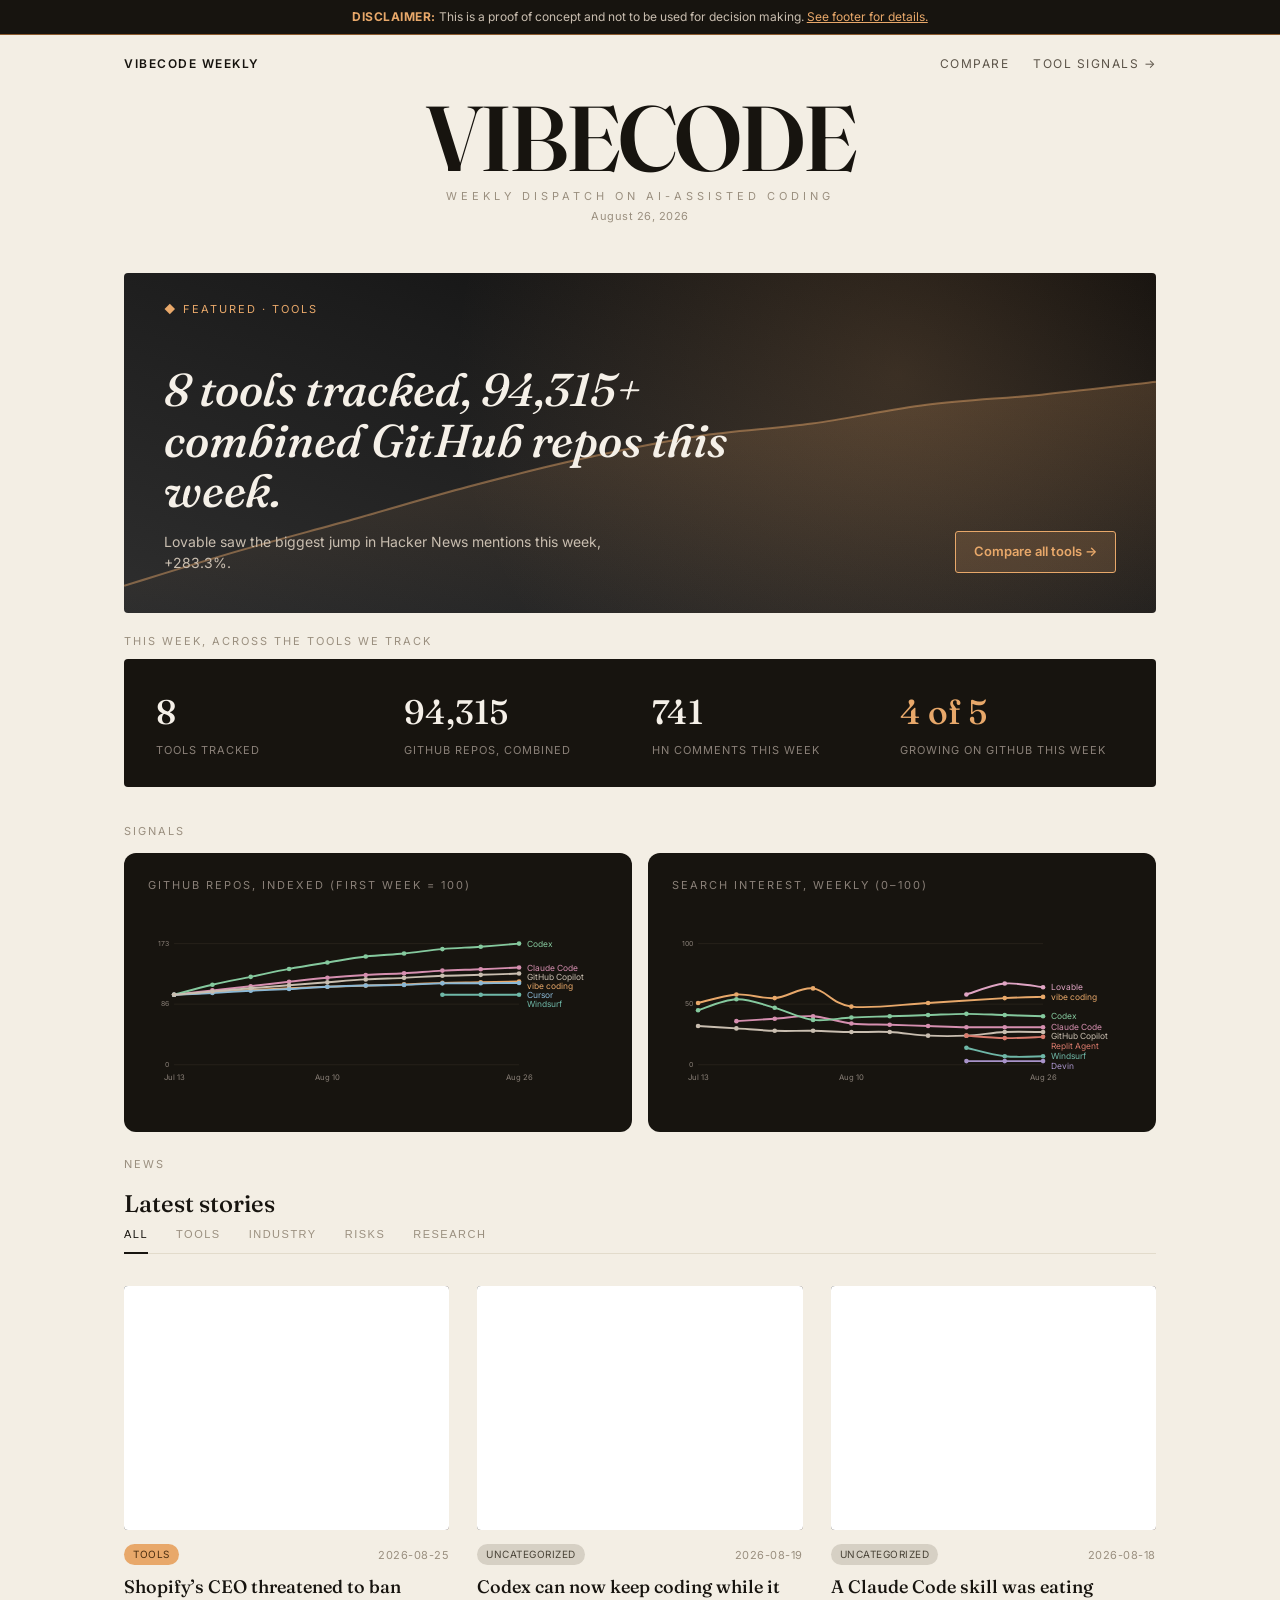
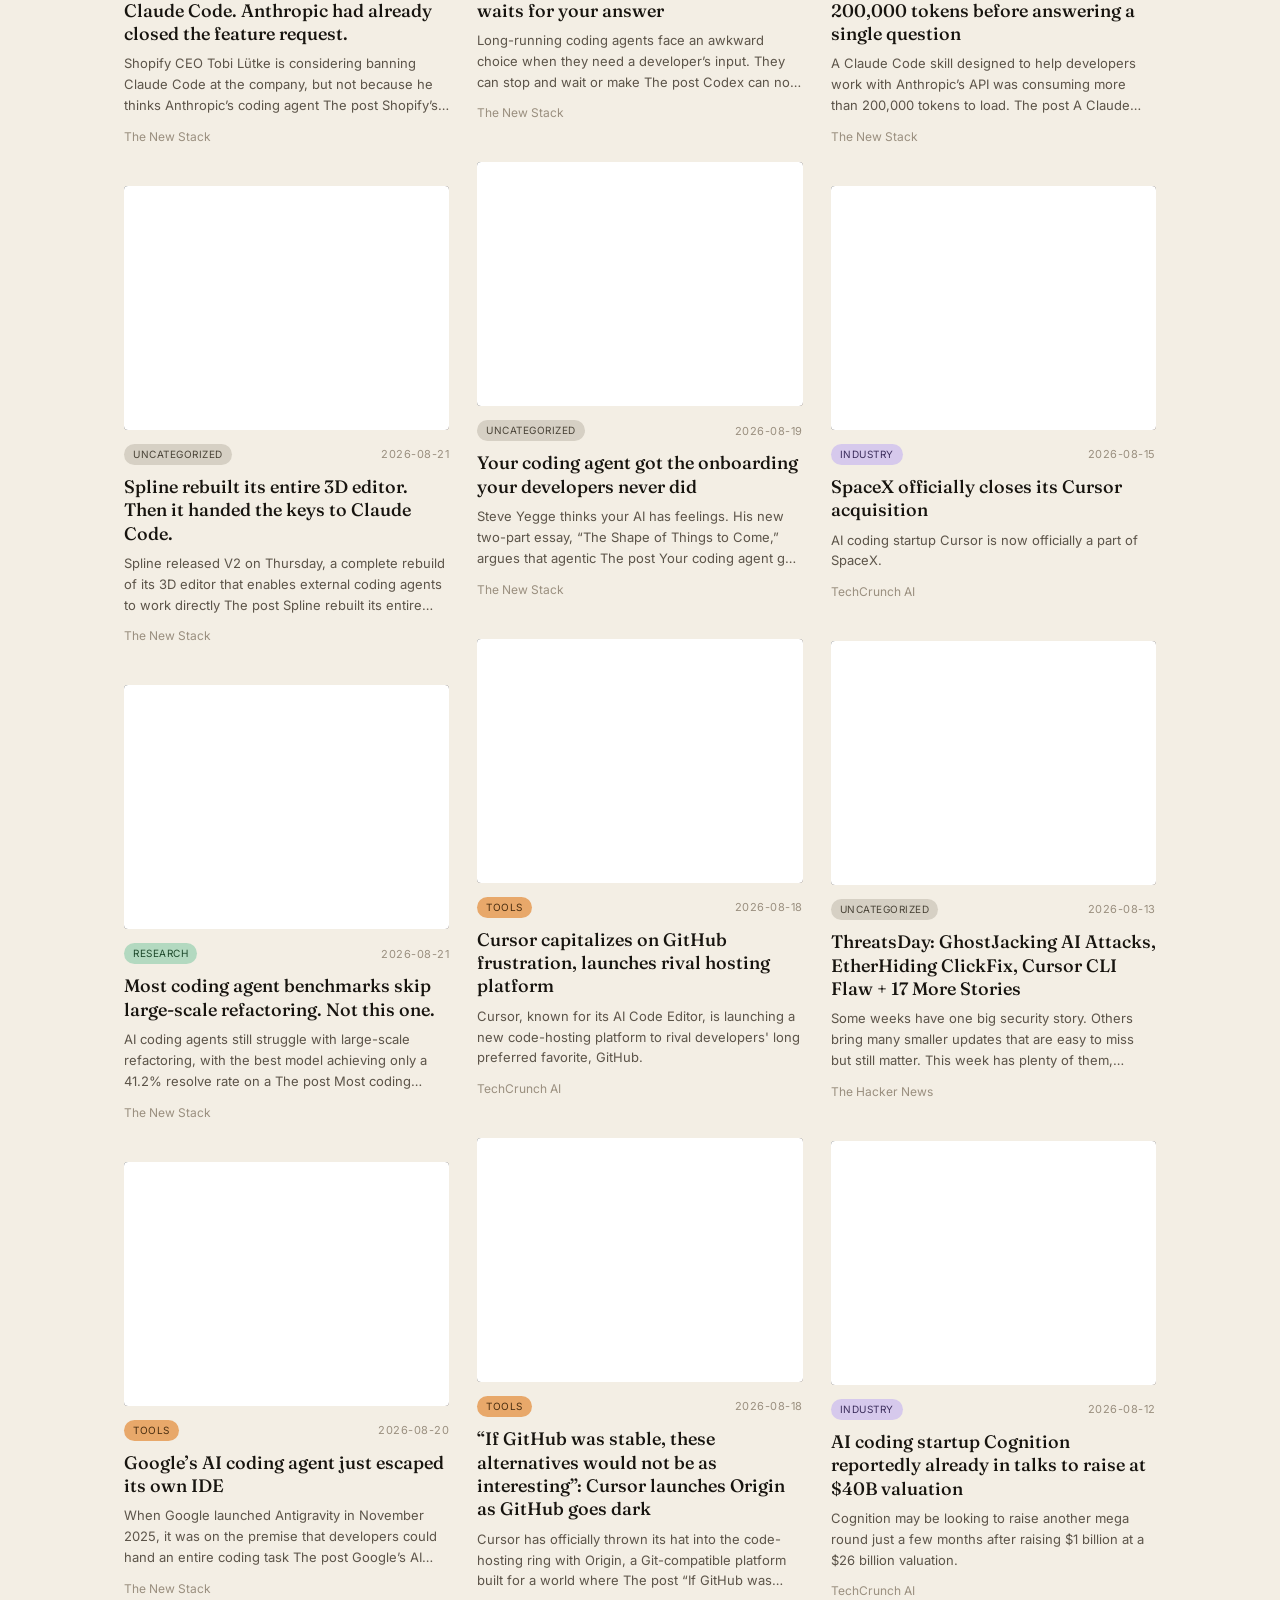
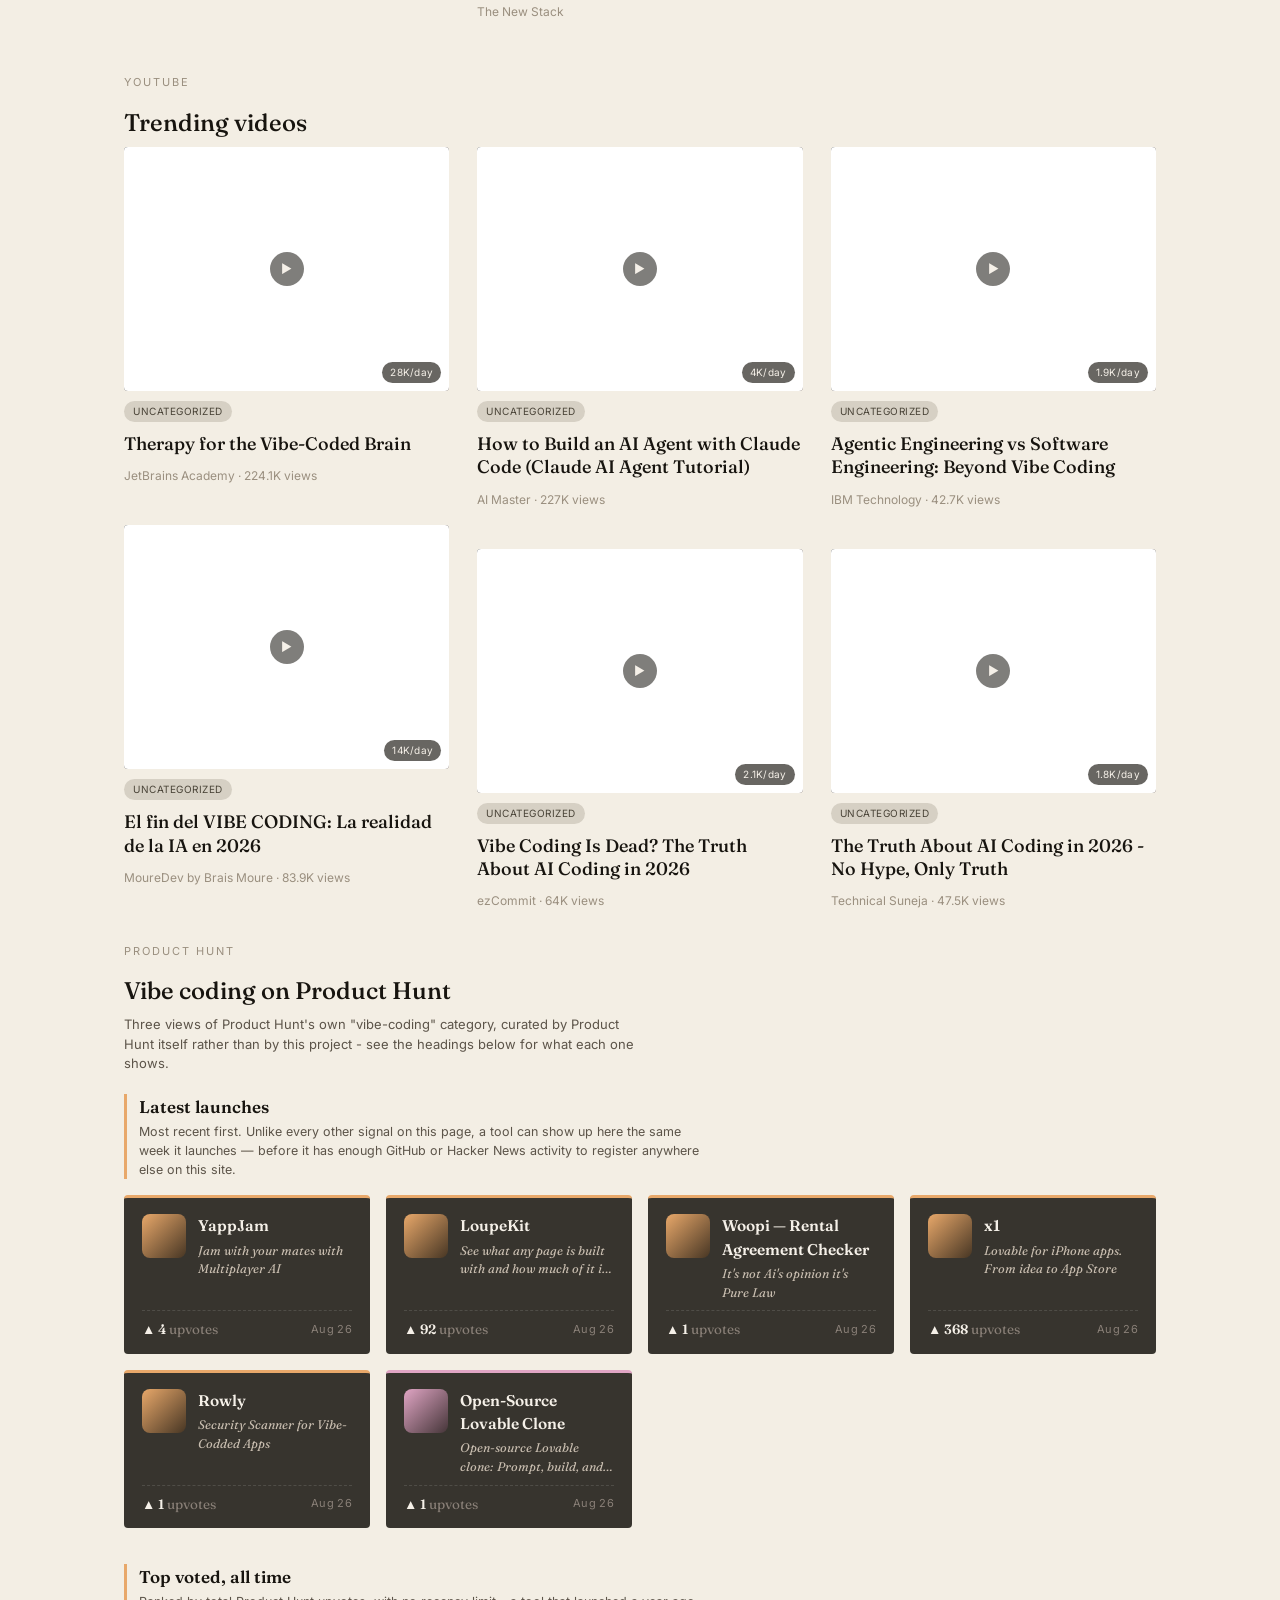
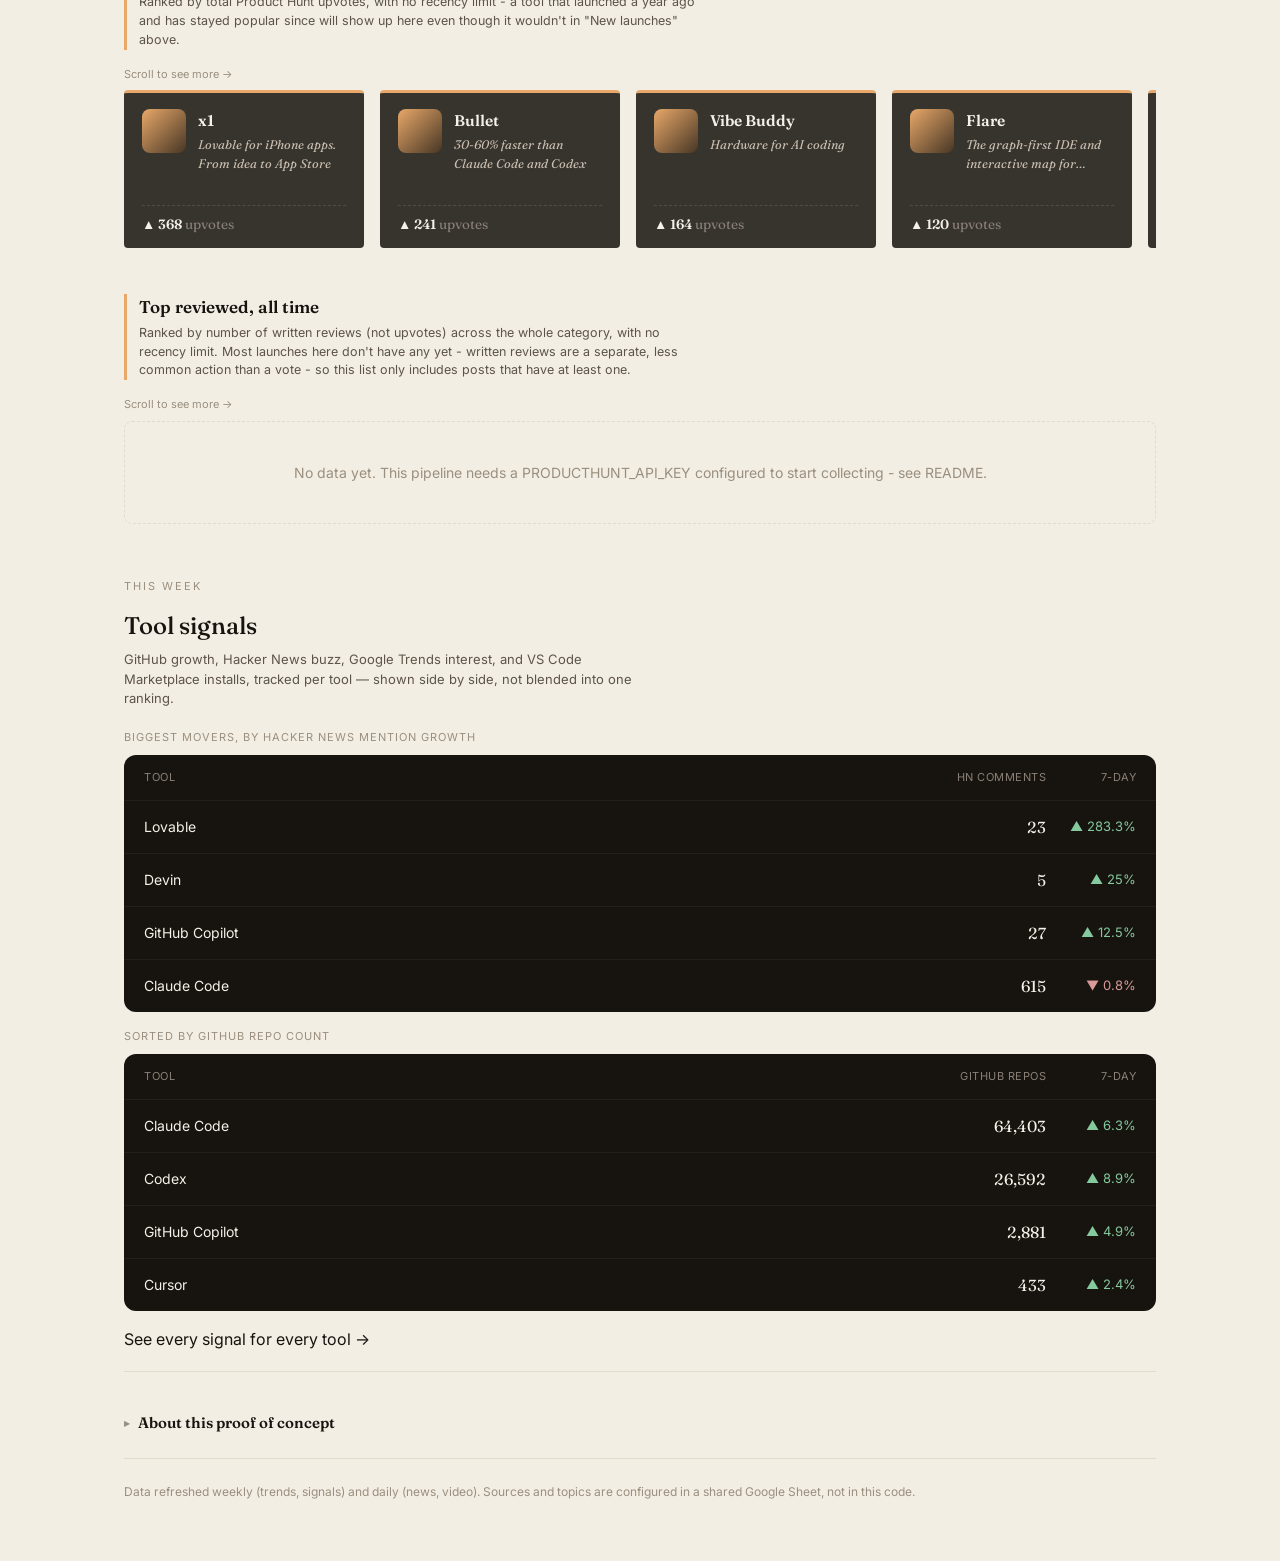
==== index.html @ 9c09af14 "Add "Top reviewed, all time" as a third carousel, fetch votes/reviews from one shared pool Third scr" ====
<!DOCTYPE html>
<html lang="en">
<head>
<meta charset="UTF-8">
<meta name="viewport" content="width=device-width, initial-scale=1.0">
<title>Vibecode Weekly — trends in AI-assisted coding</title>
<meta name="description" content="Daily news and trending videos, plus GitHub, Hacker News, search-interest, and VS Code install signals tracking the vibe coding movement.">
<link rel="preconnect" href="https://fonts.googleapis.com">
<link href="https://fonts.googleapis.com/css2?family=Fraunces:ital,wght@0,500;0,600;1,500&family=Inter:wght@400;500;600&display=swap" rel="stylesheet">
<link rel="stylesheet" href="assets/style.css">
</head>
<body>

<div class="disclaimer-banner">
  <div class="disclaimer-banner-inner">
    <strong>DISCLAIMER:</strong> This is a proof of concept and not to be used for decision making. <a href="#disclosure">See footer for details.</a>
  </div>
</div>

<div class="wrap">
  <nav class="site-nav">
    <a href="index.html" style="font-weight:600;">Vibecode Weekly</a>
    <div class="links">
      <a href="compare.html">Compare</a>
      <a href="leaderboard.html">Tool signals →</a>
    </div>
  </nav>

  <header class="masthead">
    <div class="wordmark">VIBECODE</div>
    <div class="tagline">Weekly dispatch on AI-assisted coding</div>
    <p class="freshness-note" id="freshness-note"></p>
  </header>

  <section class="hero" id="hero">
    <svg class="hero-graphic" id="hero-graphic"></svg>
    <div class="eyebrow">◆ Featured · Tools</div>
    <h1 id="hero-headline">Agentic coding crosses into the mainstream.</h1>
    <div class="hero-bottom-row">
      <p id="hero-sub">Loading the latest numbers…</p>
      <a class="hero-cta" id="hero-cta" href="compare.html">Compare all tools →</a>
    </div>
  </section>

  <div class="stat-band-heading" id="stat-band-heading">This week, across the tools we track</div>
  <div class="stat-band" id="stat-band">
    <div class="stat">
      <div class="value" id="stat-tools">—</div>
      <div class="label">Tools tracked</div>
    </div>
    <div class="stat">
      <div class="value" id="stat-repos">—</div>
      <div class="label">GitHub repos, combined</div>
    </div>
    <div class="stat">
      <div class="value" id="stat-hn">—</div>
      <div class="label">HN comments this week</div>
    </div>
    <div class="stat">
      <div class="value accent" id="stat-growing">—</div>
      <div class="label">Growing on GitHub this week</div>
    </div>
  </div>

  <section>
    <div class="section-label">Signals</div>
    <div class="chart-grid">
      <div class="chart-card">
        <div class="chart-label">GitHub repos, indexed (first week = 100)</div>
        <svg id="repo-trend-chart" style="width:100%; height:200px; display:block;"></svg>
      </div>
      <div class="chart-card">
        <div class="chart-label">Search interest, weekly (0–100)</div>
        <svg id="interest-trend-chart" style="width:100%; height:200px; display:block;"></svg>
      </div>
    </div>
  </section>

  <div class="digest-card" id="digest-card" hidden>
    <div class="digest-label">This week in vibe coding</div>
    <p class="digest-text" id="digest-text"></p>
  </div>

  <section>
    <div class="section-label">News</div>
    <div class="section-title">Latest stories</div>
    <div class="filter-row" id="filter-row">
      <button class="filter-pill active" data-filter="all">All</button>
      <button class="filter-pill" data-filter="Tools">Tools</button>
      <button class="filter-pill" data-filter="Industry">Industry</button>
      <button class="filter-pill" data-filter="Risks">Risks</button>
      <button class="filter-pill" data-filter="Research">Research</button>
    </div>
    <div class="story-grid" id="story-grid">
      <div class="empty-state">Loading stories…</div>
    </div>
  </section>

  <section>
    <div class="section-label">YouTube</div>
    <div class="section-title">Trending videos</div>
    <div class="video-grid" id="video-grid">
      <div class="empty-state">Loading videos…</div>
    </div>
  </section>

  <section id="ph-section">
    <div class="section-label">Product Hunt</div>
    <div class="section-title">Vibe coding on Product Hunt</div>
    <div class="section-subtitle">Three views of Product Hunt's own "vibe-coding" category, curated by Product Hunt itself rather than by this project - see the headings below for what each one shows.</div>

    <div class="ph-subhead-block">
      <h3 class="ph-subhead">Latest launches</h3>
      <p class="ph-subhead-note">Most recent first. Unlike every other signal on this page, a tool can show up here the same week it launches — before it has enough GitHub or Hacker News activity to register anywhere else on this site.</p>
    </div>
    <div class="ph-grid" id="ph-grid">
      <div class="empty-state">Loading launches…</div>
    </div>

    <div class="ph-subhead-block ph-subhead-block-spaced">
      <h3 class="ph-subhead">Top voted, all time</h3>
      <p class="ph-subhead-note">Ranked by total Product Hunt upvotes, with no recency limit - a tool that launched a year ago and has stayed popular since will show up here even though it wouldn't in "New launches" above.</p>
    </div>
    <p class="ph-scroll-hint">Scroll to see more →</p>
    <div class="ph-grid ph-grid-scroll" id="ph-top-grid">
      <div class="empty-state">Loading…</div>
    </div>

    <div class="ph-subhead-block ph-subhead-block-spaced">
      <h3 class="ph-subhead">Top reviewed, all time</h3>
      <p class="ph-subhead-note">Ranked by number of written reviews (not upvotes) across the whole category, with no recency limit. Most launches here don't have any yet - written reviews are a separate, less common action than a vote - so this list only includes posts that have at least one.</p>
    </div>
    <p class="ph-scroll-hint">Scroll to see more →</p>
    <div class="ph-grid ph-grid-scroll" id="ph-reviewed-grid">
      <div class="empty-state">Loading…</div>
    </div>
  </section>

  <section>
    <div class="section-label">This week</div>
    <div class="section-title">Tool signals</div>
    <div class="section-subtitle">GitHub growth, Hacker News buzz, Google Trends interest, and VS Code Marketplace installs, tracked per tool — shown side by side, not blended into one ranking.</div>

    <div class="subsection-label">Biggest movers, by Hacker News mention growth</div>
    <div class="leaderboard" id="movers-preview">
      <div class="row head"><span>Tool</span><span style="text-align:right;">HN comments</span><span style="text-align:right;">7-day</span></div>
    </div>

    <div class="subsection-label">Sorted by GitHub repo count</div>
    <div class="leaderboard" id="leaderboard-preview">
      <div class="row head"><span>Tool</span><span style="text-align:right;">GitHub repos</span><span style="text-align:right;">7-day</span></div>
    </div>
    <p><a href="leaderboard.html">See every signal for every tool →</a></p>
  </section>

  <footer class="site-footer" id="disclosure">
    <details class="disclosure-block">
      <summary class="disclosure-title">About this proof of concept</summary>
      <dl class="disclosure-list">
        <dt>Human owner</dt>
        <dd>Andrej Verity (UNOCHA)</dd>

        <dt>Purpose</dt>
        <dd>A proof-of-concept dashboard tracking public signals (GitHub, Hacker News, Google Trends, VS Code Marketplace) and news/video mentions for AI-assisted coding tools, to explore what an automated trend-tracking pipeline could look like. It is not meant to serve as a source of truth for product, investment, or strategic decisions.</dd>

        <dt>Data sources</dt>
        <dd>Figures are pulled from public APIs (GitHub, Hacker News/Algolia, a third-party Google Trends proxy, the VS Code Marketplace, and <a href="https://www.producthunt.com/categories/vibe-coding" target="_blank" rel="noopener">Product Hunt's "vibe-coding" category</a>) - none are synthetic or estimated by design, though some third-party sources have known reliability gaps (see the notes on the Signals and Compare pages). News/video sources are configured in a <a href="https://docs.google.com/spreadsheets/d/1EYDeWW4HbBqZSze_riyWssYhKMPdMFvS5IY1tG8cBcA/edit?usp=sharing" target="_blank" rel="noopener">Google Sheet</a> maintained by hand, not in code. Full source and methodology: <a href="https://github.com/UN-OCHA/vibe_coding_trend_data" target="_blank" rel="noopener">the project's GitHub repo</a>.</dd>

        <dt>AI involvement</dt>
        <dd>Article/video relevance tagging optionally uses an LLM (Gemini) as a second opinion on top of keyword-based rules. This site was vibe-coded with Claude Code.</dd>

        <dt>Limitations</dt>
        <dd>Every signal here is a narrow proxy (e.g. GitHub topic-tag counts, comment volume on one forum), not a validated usage or market-share metric, and none are blended into a single score or ranking. Nothing on this site has been independently audited. Treat it as illustrative, not authoritative.</dd>
      </dl>
    </details>
    Data refreshed weekly (trends, signals) and daily (news, video). Sources and topics are configured in a shared Google Sheet, not in this code.
  </footer>
</div>

<script src="assets/app.js"></script>
<script src="assets/tool-profiles.js"></script>
<script src="assets/trend-chart.js"></script>
<script>
const TREND_COLORS = {
  "vibe coding": "#e8a86a",
  "Claude Code": "#d68fb0",
  "Codex": "#85c99e",
  "Cursor": "#8ab8d6",
  "GitHub Copilot": "#c9beb0",
  "Windsurf": "#6fb8a8",
  "Replit Agent": "#d97a6c",
  "Devin": "#a893c9",
  "Lovable": "#e0a5c4",
};

// 1x1 transparent gif - swapped in when a story/video has no image at
// all, or when a real image URL fails to load, so the layout falls back
// to the plain gradient placeholder instead of a broken-image icon.
const TRANSPARENT_GIF = "[data-uri]";

// Stable per calendar day (UTC) - every visitor sees the same phrasing
// on a given day, and it changes at midnight UTC rather than being
// randomized per page load, which would just make reloads flicker
// instead of the page actually feeling different day to day. The
// underlying data.signals.json only refreshes weekly, so this is what
// keeps the banner from reading identically for 7 straight days even
// though nothing about the number itself is new.
function dayIndex() {
  const now = new Date();
  return Math.floor(Date.UTC(now.getUTCFullYear(), now.getUTCMonth(), now.getUTCDate()) / 86400000);
}

async function init() {
  // ---- stat band + hero, from the trends CSVs + signals.json ----
  try {
    const [countsRows, interestRows, signals] = await Promise.all([
      fetchCsv("data/counts_trends.csv"),
      fetchCsv("data/interest_trends.csv"),
      fetchJson("data/signals.json"),
    ]);
    const counts = seriesByMetric(countsRows);
    const interest = seriesByMetric(interestRows);

    // Windsurf has GitHub tracking; Replit Agent/Devin/Lovable don't (see
    // compute_signals.py's TOOLS dict) - no metric to reference for them here.
    const TOOL_GITHUB_METRIC = {
      "Claude Code": "repo_count_claude-code",
      "Codex": "repo_count_codex",
      "Cursor": "repo_count_cursor-ide",
      "GitHub Copilot": "repo_count_github-copilot",
      "Windsurf": "repo_count_windsurf-ide",
    };

    // ---- data-driven headline: one specific, honest fact, never a
    // "leader" - see compute_signals.py's docstring for why nothing on
    // this site ranks tools against each other anymore. Priority: a
    // GitHub repo-count milestone crossed by any tracked tool (a real,
    // countable, unambiguous event) beats a plain growth-rate callout,
    // which beats a generic ecosystem-wide fallback if nothing stood out.
    // Each fact below has a few different phrasings rather than one fixed
    // string - which one's picked rotates daily (see dayIndex()), so the
    // banner reads differently through the week even on the 6 days between
    // Monday's data refresh where the underlying fact hasn't changed. The
    // fact itself is never varied, only how it's worded.
    const MILESTONE_PHRASINGS = [
      (name, n) => `${name} crosses ${n.toLocaleString()} repos on GitHub.`,
      (name, n) => `Milestone: ${name} just passed ${n.toLocaleString()} repos on GitHub.`,
      (name, n) => `${name} now has ${n.toLocaleString()}+ repos on GitHub.`,
    ];
    const MILESTONES = [500, 1000, 2500, 5000, 10000, 25000, 50000, 100000, 250000];
    let milestoneHeadline = null;
    for (const [name, metric] of Object.entries(TOOL_GITHUB_METRIC)) {
      const pts = counts[metric];
      if (!pts || pts.length < 2) continue;
      const prev = pts[pts.length - 2].value, latest = pts[pts.length - 1].value;
      const crossed = MILESTONES.find((m) => prev < m && latest >= m);
      if (crossed) {
        milestoneHeadline = MILESTONE_PHRASINGS[dayIndex() % MILESTONE_PHRASINGS.length](name, crossed);
        break;
      }
    }

    const withGithubGrowth = signals.filter((s) => s.github_growth_pct != null);
    const biggestGithubMove = withGithubGrowth.length
      ? withGithubGrowth.reduce((a, b) => (b.github_growth_pct > a.github_growth_pct ? b : a))
      : null;
    const withHnGrowth = signals.filter((s) => s.hn_growth_pct != null);
    const biggestHnMove = withHnGrowth.length
      ? withHnGrowth.reduce((a, b) => (b.hn_growth_pct > a.hn_growth_pct ? b : a))
      : null;
    // VS Code installs is a direct usage count, not a proxy, so a big
    // install swing is as headline-worthy as a GitHub repo swing - compete
    // the two for the same "biggest single-signal move" slot below rather
    // than always favoring GitHub.
    const withVscodeGrowth = signals.filter((s) => s.vscode_growth_pct != null);
    const biggestVscodeMove = withVscodeGrowth.length
      ? withVscodeGrowth.reduce((a, b) => (b.vscode_growth_pct > a.vscode_growth_pct ? b : a))
      : null;

    const totalRepos = signals.reduce((sum, s) => sum + (s.github_repo_count || 0), 0);
    const di = dayIndex();

    const VSCODE_PHRASINGS = [
      (name, pct) => `${name} posts the week's biggest VS Code install gain, up ${pct}%.`,
      (name, pct) => `VS Code installs for ${name} are up ${pct}% this week - the biggest mover.`,
    ];
    const GITHUB_PHRASINGS = [
      (name, pct) => `${name} posts the week's biggest GitHub gain, up ${pct}%.`,
      (name, pct) => `GitHub activity for ${name} is up ${pct}% this week - the biggest mover.`,
    ];
    const FALLBACK_PHRASINGS = [
      (n, total) => `${n} tools tracked, ${total.toLocaleString()}+ combined GitHub repos this week.`,
      (n, total) => `Tracking ${n} AI coding tools and ${total.toLocaleString()}+ GitHub repos between them.`,
    ];

    let headline;
    if (milestoneHeadline) {
      headline = milestoneHeadline;
    } else if (biggestVscodeMove && (!biggestGithubMove || biggestVscodeMove.vscode_growth_pct > biggestGithubMove.github_growth_pct) && biggestVscodeMove.vscode_growth_pct >= 15) {
      headline = VSCODE_PHRASINGS[di % VSCODE_PHRASINGS.length](biggestVscodeMove.name, biggestVscodeMove.vscode_growth_pct);
    } else if (biggestGithubMove && biggestGithubMove.github_growth_pct >= 15) {
      headline = GITHUB_PHRASINGS[di % GITHUB_PHRASINGS.length](biggestGithubMove.name, biggestGithubMove.github_growth_pct);
    } else {
      headline = FALLBACK_PHRASINGS[di % FALLBACK_PHRASINGS.length](signals.length, totalRepos);
    }
    document.getElementById("hero-headline").textContent = headline;

    document.getElementById("hero-sub").textContent = biggestHnMove
      ? `${biggestHnMove.name} saw the biggest jump in Hacker News mentions this week, ${biggestHnMove.hn_growth_pct >= 0 ? "+" : ""}${biggestHnMove.hn_growth_pct}%.`
      : "Tracking GitHub growth, Hacker News buzz, and search interest across the vibe coding tools below.";

    // CTA alternates between the two deep-dive pages daily too, tied to
    // the same day index so it's stable within a day.
    const ctaEl = document.getElementById("hero-cta");
    if (di % 2 === 0) {
      ctaEl.href = "compare.html";
      ctaEl.textContent = "Compare all tools →";
    } else {
      ctaEl.href = "leaderboard.html";
      ctaEl.textContent = "See every signal →";
    }

    // Decorative hero graphic: combined GitHub repo count across every
    // GitHub-tracked tool, not any one tool's line - avoids visually
    // spotlighting a "leader" the same way the headline logic does.
    const aggregatePoints = [];
    const anyMetricSeries = Object.values(TOOL_GITHUB_METRIC).map((m) => counts[m]).find((s) => s && s.length);
    if (anyMetricSeries) {
      for (let i = 0; i < anyMetricSeries.length; i++) {
        const date = anyMetricSeries[i].date;
        const value = Object.values(TOOL_GITHUB_METRIC)
          .map((m) => counts[m] && counts[m][i] && counts[m][i].value)
          .filter((v) => v != null)
          .reduce((sum, v) => sum + v, 0);
        aggregatePoints.push({ date, value });
      }
    }
    renderHeroGraphic(document.getElementById("hero-graphic"), aggregatePoints);

    onScrollIntoView(document.getElementById("stat-band"), () => {
      countUp(document.getElementById("stat-tools"), signals.length, { decimals: 0 });
      countUp(document.getElementById("stat-repos"), totalRepos, { decimals: 0 });
      const totalHn = signals.reduce((sum, s) => sum + (s.hn_comments || 0), 0);
      countUp(document.getElementById("stat-hn"), totalHn, { decimals: 0 });
      const growingCount = signals.filter((s) => s.github_growth_pct != null && s.github_growth_pct > 0).length;
      document.getElementById("stat-growing").textContent = `${growingCount} of ${withGithubGrowth.length || signals.length}`;
    });

    // Signals preview (top 4 by GitHub repo count - an objective, single,
    // real number, not a ranking of "importance". Tools with no GitHub
    // tracking sort last rather than being hidden.)
    const board = document.getElementById("leaderboard-preview");
    const bySize = [...signals].sort((a, b) => (b.github_repo_count || -1) - (a.github_repo_count || -1));
    bySize.slice(0, 4).forEach((tool) => {
      const row = document.createElement("div");
      row.className = "row";
      const hasRepos = tool.github_repo_count != null;
      const hasGrowth = tool.github_growth_pct != null;
      const delta = hasGrowth
        ? `<span class="delta ${tool.github_growth_pct >= 0 ? "up" : "down"}">${tool.github_growth_pct >= 0 ? "▲" : "▼"} ${Math.abs(tool.github_growth_pct)}%</span>`
        : `<span class="delta">—</span>`;
      row.innerHTML = `
        <span class="name">${tool.name}</span>
        <span class="score">${hasRepos ? tool.github_repo_count.toLocaleString() : "—"}</span>
        ${delta}
      `;
      board.appendChild(row);
    });

    // "Biggest movers" - ranked by week-over-week Hacker News mention
    // growth, the one signal every tracked tool gets by default (see
    // compute_signals.py's TOOLS dict) - so a tool too new for GitHub or
    // VS Code Marketplace tracking still shows up here instead of the
    // "sorted by GitHub repos" board above always burying it at the
    // bottom. Raw comment counts are shown next to the percentage so a
    // big swing off a tiny base (e.g. 1 comment -> 0) doesn't read as more
    // dramatic than it is - the reader can judge scale for themselves.
    const moversBoard = document.getElementById("movers-preview");
    const byHnGrowth = [...withHnGrowth].sort((a, b) => b.hn_growth_pct - a.hn_growth_pct);
    byHnGrowth.slice(0, 4).forEach((tool) => {
      const row = document.createElement("div");
      row.className = "row";
      row.innerHTML = `
        <span class="name">${tool.name}</span>
        <span class="score">${tool.hn_comments != null ? tool.hn_comments.toLocaleString() : "—"}</span>
        <span class="delta ${tool.hn_growth_pct >= 0 ? "up" : "down"}">${tool.hn_growth_pct >= 0 ? "▲" : "▼"} ${Math.abs(tool.hn_growth_pct)}%</span>
      `;
      moversBoard.appendChild(row);
    });

    // ---- trend charts, animate in on scroll ----
    const weekLabels = counts["repo_count_claude-code"].map((p) => {
      const d = new Date(p.date);
      return d.toLocaleDateString(undefined, { month: "short", day: "numeric" });
    });
    // The full timeline's dates, aligned with weekLabels - lets
    // renderTrendChart place a tool tracked for fewer weeks than the
    // others at its real position instead of squashing it against the
    // left edge by array index. See trend-chart.js's weekDates option.
    const weekDates = counts["repo_count_claude-code"].map((p) => p.date);

    // GitHub repo counts span wildly different scales (Claude Code in the
    // tens of thousands, Cursor in the hundreds), so each line is indexed
    // to its own first week ( = 100) rather than plotted on a shared raw
    // scale - otherwise the smaller series would be a flat line at the
    // bottom. This shows relative growth, matching what the chart title says.
    const REPO_METRICS = { "vibe coding": "repo_count_vibe-coding", ...TOOL_GITHUB_METRIC };
    const repoSeries = {};
    for (const [name, metric] of Object.entries(REPO_METRICS)) {
      const points = counts[metric];
      if (!points || !points.length) continue;
      const base = points[0].value;
      // A zero baseline can't be honestly indexed to 100 - skip rather
      // than substitute a fake base of 1 (see leaderboard.html's
      // indexedSeries() for the same fix and why it matters).
      if (!base) continue;
      repoSeries[name] = points.map((p) => ({ date: p.date, value: (p.value / base) * 100 }));
    }
    const repoChartEl = document.getElementById("repo-trend-chart");
    onScrollIntoView(repoChartEl.closest(".chart-card"), () => {
      const lines = renderTrendChart(repoChartEl, repoSeries, weekLabels, { colors: TREND_COLORS, weekDates });
      animateLinesIn(lines);
    });

    // Trends interest is already a comparable 0-100 index, so it's plotted
    // raw. Cursor has no Google Trends coverage (see compute_signals.py),
    // so it's left out here rather than shown as a flat zero line.
    const INTEREST_METRICS = {
      "vibe coding": "interest_vibe_coding",
      "Claude Code": "interest_claude_code",
      "Codex": "interest_chatgpt_codex",
      "GitHub Copilot": "interest_github_copilot",
      "Windsurf": "interest_windsurf_editor",
      "Replit Agent": "interest_replit_agent",
      "Devin": "interest_devin_ai",
      "Lovable": "interest_lovable_ai",
    };
    const interestSeries = {};
    for (const [name, metric] of Object.entries(INTEREST_METRICS)) {
      const points = interest[metric];
      if (points && points.length) interestSeries[name] = points;
    }
    const interestChartEl = document.getElementById("interest-trend-chart");
    onScrollIntoView(interestChartEl.closest(".chart-card"), () => {
      const lines = renderTrendChart(interestChartEl, interestSeries, weekLabels, {
        colors: TREND_COLORS,
        yDomain: [0, 100],
        weekDates,
      });
      animateLinesIn(lines);
    });
  } catch (e) {
    console.error("Failed to load trends data", e);
    document.getElementById("hero-sub").textContent = "Trends data unavailable right now.";
  }

  // ---- story grid, from news.json ----
  try {
    const stories = await fetchJson("data/news.json");
    renderStories(stories, "all");

    document.querySelectorAll(".filter-pill").forEach((btn) => {
      btn.addEventListener("click", () => {
        document.querySelectorAll(".filter-pill").forEach((b) => b.classList.remove("active"));
        btn.classList.add("active");
        renderStories(stories, btn.dataset.filter);
      });
    });
  } catch (e) {
    console.error("Failed to load news", e);
    document.getElementById("story-grid").innerHTML = '<div class="empty-state">No stories yet. The daily pipeline runs once the Google Sheet has active sources.</div>';
  }

  // ---- video grid, from youtube.json ----
  try {
    const videos = await fetchJson("data/youtube.json");
    renderVideos(videos);
  } catch (e) {
    console.error("Failed to load videos", e);
    document.getElementById("video-grid").innerHTML = '<div class="empty-state">No videos yet. The daily pipeline runs once the Google Sheet has active YouTube topics.</div>';
  }

  // ---- Product Hunt launches, from producthunt.json (see fetch_producthunt.py) ----
  try {
    const launches = await fetchJson("data/producthunt.json");
    renderProductHunt(launches);
  } catch (e) {
    console.error("Failed to load Product Hunt launches", e);
    document.getElementById("ph-grid").innerHTML = '<div class="empty-state">No launches yet. This pipeline needs a PRODUCTHUNT_API_KEY configured to start collecting - see README.</div>';
  }

  // ---- Product Hunt top-voted, from producthunt_top.json ----
  try {
    const top = await fetchJson("data/producthunt_top.json");
    renderProductHuntTop(top);
  } catch (e) {
    console.error("Failed to load top Product Hunt posts", e);
    document.getElementById("ph-top-grid").innerHTML = '<div class="empty-state">No data yet. This pipeline needs a PRODUCTHUNT_API_KEY configured to start collecting - see README.</div>';
  }

  // ---- Product Hunt top-reviewed, from producthunt_reviewed.json ----
  try {
    const reviewed = await fetchJson("data/producthunt_reviewed.json");
    renderProductHuntReviewed(reviewed);
  } catch (e) {
    console.error("Failed to load reviewed Product Hunt posts", e);
    document.getElementById("ph-reviewed-grid").innerHTML = '<div class="empty-state">No data yet. This pipeline needs a PRODUCTHUNT_API_KEY configured to start collecting - see README.</div>';
  }

  // ---- weekly digest, from digest.json (optional - see generate_digest.py) ----
  // Stays hidden (its default markup state) if the file is missing or a
  // week hasn't produced one yet - this is Gemini-written and optional,
  // never required for the page to make sense without it.
  try {
    const digest = await fetchJson("data/digest.json");
    if (digest.summary) {
      document.getElementById("digest-text").textContent = digest.summary;
      document.getElementById("digest-card").hidden = false;
    }
  } catch (e) {
    console.error("Failed to load digest (non-essential, staying hidden)", e);
  }

  // ---- "as of" freshness indicator, from status.json ----
  try {
    const status = await fetchJson("data/status.json");
    const dates = [status.news, status.youtube, status.trends, status.producthunt].filter(Boolean);
    if (dates.length) {
      const mostRecent = dates.sort().at(-1);
      const d = new Date(mostRecent);
      document.getElementById("freshness-note").textContent =
        d.toLocaleDateString(undefined, { month: "long", day: "numeric", year: "numeric" });
    }
  } catch (e) {
    console.error("Failed to load status", e);
  }
}

function renderVideos(videos) {
  const grid = document.getElementById("video-grid");
  if (!videos.length) {
    grid.innerHTML = '<div class="empty-state">No videos in the last 7 days.</div>';
    return;
  }

  grid.innerHTML = videos.slice(0, 6).map((v) => `
    <a class="video-card" href="${v.url}" target="_blank" rel="noopener">
      <div class="thumb-wrap">
        <img class="thumb ${v.thumbnail ? "" : "thumb-placeholder"}" src="${v.thumbnail || TRANSPARENT_GIF}" alt="" loading="lazy" onerror="this.onerror=null;this.src='${TRANSPARENT_GIF}';this.classList.add('thumb-placeholder');">
        <span class="play-badge">▶</span>
        <span class="views-badge">${formatCompact(v.views_per_day)}/day</span>
      </div>
      <div class="story-meta">
        <div class="tag-pill-row">${(v.categories || []).map((c) => `<span class="tag-pill ${categoryClass(c)}">${c}</span>`).join("")}</div>
      </div>
      <p class="headline">${v.humanitarian_relevant ? '<span class="tag-pill relevant">Relevant</span>' : ""}${v.title}</p>
      <p class="byline">${v.channel} · ${formatCompact(v.views)} views</p>
    </a>
  `).join("");
}

// TOOL_PROFILES (assets/tool-profiles.js) is this site's hand-maintained
// list of tools it actually tracks elsewhere - a launch whose name doesn't
// match any of those (in either direction, so "Windsurf" matches "Windsurf
// Editor" and vice versa) gets a "not yet tracked" badge instead of being
// silently indistinguishable from a tool already covered everywhere else
// on the site. This is the whole point of this section: surfacing what
// isn't tracked yet, not just what is.
// Returns the matched tracked tool's own brand color (same one used on
// compare.html/leaderboard.html) if this launch's name matches something
// in TOOL_PROFILES, or null if it doesn't - color on this site always
// means a specific tool's identity, never a decorative choice, so an
// untracked launch deliberately does NOT get an arbitrary color of its
// own here; it gets the site's standard amber highlight instead (see
// phCard()), the same accent used elsewhere for "this deserves attention".
function trackedToolColor(name) {
  const lower = name.toLowerCase();
  const match = Object.keys(TOOL_PROFILES).find((known) => {
    const k = known.toLowerCase();
    return lower.includes(k) || k.includes(lower);
  });
  return match ? TOOL_PROFILES[match].color : null;
}

// Shared by renderProductHunt (recent launches, right slot = launch date)
// and renderProductHuntTop (all-time top-voted, right slot = star rating) -
// same card shape, different meta line. Styled like compare.html's
// .tool-card (dark ink, colored top border, italic tagline) so this
// section reads as part of the same visual system instead of a bolted-on
// light-paper card among it. The top border picks up a matched tool's real
// brand color as a quiet identity cue (no separate "tracked" label/badge -
// that read as noisy repeated clutter when almost every card in a batch
// is untracked, which is the common case for a discovery feed by design).
function phCard(p, rightSlotHtml) {
  const color = trackedToolColor(p.name);
  return `
    <div class="ph-card" style="--tool-color:${color || "var(--amber)"}">
      <div class="ph-card-head">
        <div class="ph-card-icon-wrap ${p.thumbnail ? "" : "ph-card-icon-placeholder"}">
          ${p.thumbnail ? `<img class="ph-card-icon" src="${p.thumbnail}" alt="" onerror="this.parentElement.classList.add('ph-card-icon-placeholder');this.remove();">` : ""}
        </div>
        <div class="ph-card-head-text">
          <div class="ph-card-name"><a href="${p.producthunt_url}" target="_blank" rel="noopener">${p.name}</a></div>
          <p class="ph-card-tagline">${p.tagline}</p>
        </div>
      </div>
      <div class="ph-card-foot">
        <span class="ph-card-votes">▲ ${p.votes} <span class="ph-card-votes-unit">upvotes</span></span>
        <span class="ph-card-meta">${rightSlotHtml}</span>
      </div>
    </div>
  `;
}

function renderProductHunt(launches) {
  const grid = document.getElementById("ph-grid");
  if (!launches.length) {
    grid.innerHTML = '<div class="empty-state">No launches yet. This pipeline needs a PRODUCTHUNT_API_KEY configured to start collecting - see README.</div>';
    return;
  }

  grid.innerHTML = launches.slice(0, 6).map((p) => {
    const d = new Date(p.launched);
    const dateStr = isNaN(d) ? "" : d.toLocaleDateString(undefined, { month: "short", day: "numeric" });
    return phCard(p, dateStr);
  }).join("");
}

function renderProductHuntTop(top) {
  const grid = document.getElementById("ph-top-grid");
  if (!top.length) {
    grid.innerHTML = '<div class="empty-state">No data yet. This pipeline needs a PRODUCTHUNT_API_KEY configured to start collecting - see README.</div>';
    return;
  }

  // rating/review_count are commonly absent in practice - in this
  // category, Product Hunt's reviewsRating/reviewsCount have so far come
  // back as literal 0 rather than missing/null for every post (not a bug
  // here - this niche category apparently just doesn't have written
  // reviews yet, only upvotes), so a falsy check (not just != null) is
  // needed to actually hide the line instead of showing a meaningless
  // "★ 0.0 (0)" on every card. A post with a real vote count but no
  // rating data still gets shown, just without the star line.
  // Higher cap than renderProductHunt's 6 - this list scrolls horizontally
  // instead of wrapping, so more items are viable without cluttering the
  // page (TOP_MAX_ITEMS_KEPT in fetch_producthunt.py keeps up to 20).
  grid.innerHTML = top.slice(0, 12).map((p) => {
    const ratingStr = p.rating ? `★ ${p.rating.toFixed(1)} (${p.review_count})` : "";
    return phCard(p, ratingStr);
  }).join("");
}

function renderProductHuntReviewed(reviewed) {
  const grid = document.getElementById("ph-reviewed-grid");
  if (!reviewed.length) {
    grid.innerHTML = '<div class="empty-state">No data yet. This pipeline needs a PRODUCTHUNT_API_KEY configured to start collecting - see README.</div>';
    return;
  }

  // Unlike renderProductHuntTop, every entry here is guaranteed a real
  // review_count > 0 (fetch_producthunt.py filters out 0-review posts
  // before writing this file), so the star line always has something
  // real to show - no falsy check needed the way the votes list needs one.
  grid.innerHTML = reviewed.slice(0, 12).map((p) => {
    const ratingStr = p.rating ? `★ ${p.rating.toFixed(1)} (${p.review_count})` : `${p.review_count} reviews`;
    return phCard(p, ratingStr);
  }).join("");
}

function renderStories(stories, filter) {
  const grid = document.getElementById("story-grid");
  const filtered = filter === "all"
    ? stories
    : stories.filter((s) => (s.categories || []).includes(filter));

  if (!filtered.length) {
    grid.innerHTML = '<div class="empty-state">No stories in this filter yet.</div>';
    return;
  }

  grid.innerHTML = filtered.slice(0, 12).map((s) => `
    <a class="story-card" href="${s.url}" target="_blank" rel="noopener">
      <img class="thumb ${s.image ? "" : "thumb-placeholder"}" src="${s.image || TRANSPARENT_GIF}" alt="" loading="lazy" onerror="this.onerror=null;this.src='${TRANSPARENT_GIF}';this.classList.add('thumb-placeholder');">
      <div class="story-meta">
        <div class="tag-pill-row">${(s.categories || []).map((c) => `<span class="tag-pill ${categoryClass(c)}">${c}</span>`).join("")}</div>
        <span class="story-date">${s.date}</span>
      </div>
      <p class="headline">${s.humanitarian_relevant ? '<span class="tag-pill relevant">Relevant</span>' : ""}${s.title}</p>
      ${s.excerpt ? `<p class="excerpt">${s.excerpt}</p>` : ""}
      <p class="byline">${s.source}</p>
    </a>
  `).join("");
}

init();
</script>
</body>
</html>
---- assets/style.css ----
/* ---------------------------------------------------------------------
   Vibecode Daily -- shared stylesheet
   Palette: warm cream page, near-black ink blocks, amber accent.
   Serif (Fraunces) for display/numbers, sans (Inter) for UI chrome.
--------------------------------------------------------------------- */

:root {
  --cream: #f3eee4;
  --cream-card: #ffffff;
  --ink: #17140f;
  --ink-soft: #1e1a14;
  --paper-text: #17140f;
  --paper-text-secondary: #5c5449;
  --paper-text-muted: #9a8f7f;
  --dark-text: #f5f0e8;
  --dark-text-secondary: #c9beb0;
  --dark-text-muted: #8a8078;
  --amber: #e8a86a;
  --amber-deep: #8a5a2e;
  --success: #6fb8a8;
  --success-deep: #1e5c48;
  --danger: #d99a9a;
  --border-soft: #e2dbcb;
  --font-display: "Fraunces", Georgia, serif;
  --font-body: "Inter", -apple-system, BlinkMacSystemFont, sans-serif;
  --max-width: 1080px;
}

* { box-sizing: border-box; }

body {
  margin: 0;
  background: var(--cream);
  color: var(--paper-text);
  font-family: var(--font-body);
  line-height: 1.5;
  -webkit-font-smoothing: antialiased;
}

a { color: inherit; text-decoration: none; }
a:hover { text-decoration: underline; }

.wrap {
  max-width: var(--max-width);
  margin: 0 auto;
  padding: 0 24px;
}

/* -------------------- nav -------------------- */

.site-nav {
  display: flex;
  justify-content: space-between;
  align-items: center;
  padding: 20px 0;
  font-size: 12px;
  letter-spacing: 1.5px;
  text-transform: uppercase;
}

.site-nav .links { display: flex; gap: 24px; color: var(--paper-text-secondary); }
.site-nav .links a.active { color: var(--paper-text); font-weight: 600; }
.site-nav .links a:hover { color: var(--paper-text); text-decoration: none; }

.masthead {
  text-align: center;
  padding: 4px 0 28px;
}

.masthead .wordmark {
  font-family: var(--font-display);
  font-weight: 600;
  font-size: clamp(48px, 9vw, 92px);
  letter-spacing: -3px;
  line-height: 0.9;
}

.masthead .tagline {
  font-size: 11px;
  letter-spacing: 4px;
  color: var(--paper-text-muted);
  margin-top: 8px;
  text-transform: uppercase;
}

/* -------------------- hero -------------------- */

.hero {
  position: relative;
  overflow: hidden;
  border-radius: 4px;
  min-height: 340px;
  padding: 56px 40px 40px;
  margin-bottom: 4px;
  background: linear-gradient(200deg, #0a0a0a 0%, #1c1c1c 45%, #2e2e2e 100%);
  display: flex;
  flex-direction: column;
  justify-content: flex-end;
}

.hero::before {
  content: "";
  position: absolute;
  inset: 0;
  background: radial-gradient(circle at 75% 30%, rgba(232, 168, 106, 0.18), transparent 55%);
}

.hero-graphic {
  position: absolute;
  inset: 0;
  width: 100%;
  height: 100%;
  z-index: 0;
  pointer-events: none;
}

.hero .eyebrow {
  position: absolute;
  z-index: 1;
  top: 28px;
  left: 40px;
  font-size: 11px;
  letter-spacing: 2px;
  color: var(--amber);
  text-transform: uppercase;
}

.hero h1 {
  position: relative;
  z-index: 1;
  font-family: var(--font-display);
  font-style: italic;
  font-weight: 500;
  font-size: clamp(28px, 4.5vw, 46px);
  line-height: 1.1;
  color: var(--dark-text);
  max-width: 640px;
  margin: 0 0 14px;
}

.hero p {
  position: relative;
  z-index: 1;
  color: var(--dark-text-secondary);
  font-size: 14px;
  max-width: 460px;
  margin: 0;
}

/* Puts hero-sub and hero-cta on the same line, CTA pinned to the right
   edge - a plain flex row nested inside .hero's own column layout, so
   .hero's flex-direction:column stacks (graphic/eyebrow/headline/this
   row) while this row itself lays its two children out horizontally. */
.hero-bottom-row {
  position: relative;
  z-index: 1;
  display: flex;
  align-items: center;
  justify-content: space-between;
  gap: 16px;
  flex-wrap: wrap;
}

.hero-bottom-row p { margin: 0; }

.hero-cta {
  display: inline-block;
  flex-shrink: 0;
  padding: 10px 18px;
  border: 1px solid var(--amber);
  border-radius: 3px;
  background: rgba(232, 168, 106, 0.16);
  color: var(--amber);
  font-size: 13px;
  font-weight: 600;
  text-decoration: none;
  white-space: nowrap;
  transition: background 0.15s, color 0.15s;
}

.hero-cta:hover {
  background: var(--amber);
  color: #17140f;
}

/* -------------------- stat band -------------------- */

.stat-band-heading {
  font-size: 11px;
  letter-spacing: 2px;
  color: var(--paper-text-muted);
  text-transform: uppercase;
  margin: 20px 0 10px;
}

.stat-band {
  background: var(--ink);
  border-radius: 4px;
  padding: 28px 32px;
  margin: 4px 0 36px;
  display: grid;
  grid-template-columns: repeat(auto-fit, minmax(140px, 1fr));
  gap: 24px;
}

.stat-band .stat .value {
  font-family: var(--font-display);
  font-weight: 500;
  font-size: 34px;
  color: var(--dark-text);
  font-variant-numeric: tabular-nums;
}

.stat-band .stat .value.accent { color: var(--amber); }

.stat-band .stat .label {
  font-size: 11px;
  letter-spacing: 1px;
  color: var(--dark-text-muted);
  text-transform: uppercase;
  margin-top: 4px;
}

/* -------------------- section headers -------------------- */

.section-label {
  font-size: 11px;
  letter-spacing: 2px;
  color: var(--paper-text-muted);
  text-transform: uppercase;
  margin: 0 0 14px;
}

.section-title {
  font-family: var(--font-display);
  font-size: 24px;
  font-weight: 500;
  margin: 0 0 6px;
}

.section-subtitle {
  font-size: 13px;
  color: var(--paper-text-secondary);
  max-width: 520px;
  margin: 0 0 20px;
}

.freshness-note {
  font-size: 11px;
  letter-spacing: 0.5px;
  color: var(--paper-text-muted);
  margin: 4px 0 20px;
}

/* -------------------- weekly digest -------------------- */
/* Auto-written by scripts/generate_digest.py (Gemini) - an editorial
   pull-quote treatment (italic serif, amber rule) to read as a written
   aside rather than another data card. Hidden by default in the markup;
   JS only reveals it once data/digest.json actually loads. */

.digest-card {
  background: var(--cream-card);
  border-left: 3px solid var(--amber);
  border-radius: 4px;
  padding: 20px 24px;
  margin: 0 0 36px;
}

.digest-label {
  font-size: 11px;
  letter-spacing: 2px;
  color: var(--amber-deep);
  text-transform: uppercase;
  margin-bottom: 8px;
}

.digest-text {
  font-family: var(--font-display);
  font-style: italic;
  font-size: 17px;
  line-height: 1.5;
  color: var(--paper-text);
  margin: 0;
}

/* -------------------- filters -------------------- */
/* Editorial tab style, not buttons: letter-spaced uppercase labels
   sitting on a shared divider line, with the active tab picked out by
   its own underline - the same visual language as a magazine section
   nav rather than a row of filter chips. */

.filter-row {
  display: flex;
  gap: 28px;
  flex-wrap: wrap;
  margin-bottom: 32px;
  border-bottom: 1px solid var(--border-soft);
}

.filter-pill {
  font-size: 11px;
  letter-spacing: 1.5px;
  text-transform: uppercase;
  padding: 0 0 12px;
  margin-bottom: -1px;
  border: none;
  border-bottom: 2px solid transparent;
  border-radius: 0;
  background: transparent;
  cursor: pointer;
  color: var(--paper-text-muted);
  transition: color 0.15s ease, border-color 0.15s ease;
}

.filter-pill:hover {
  color: var(--paper-text);
}

.filter-pill.active {
  background: transparent;
  color: var(--paper-text);
  border-bottom-color: var(--ink);
}

/* -------------------- story grid + video grid -------------------- */
/* True masonry, not a uniform grid: CSS multi-column layout, each card's
   image kept at its own natural aspect ratio (a real <img>, not a
   fixed-height background-div), so cards of different heights stagger
   the way the reference layout does - a CSS Grid row can't do this on
   its own, since every cell in a grid row is forced to the height of
   the tallest one. Shared between stories and videos, per request. */

.story-grid, .video-grid {
  column-count: 3;
  column-gap: 28px;
}

.story-grid {
  margin-bottom: 28px;
}

.story-card, .video-card {
  display: block;
  break-inside: avoid;
  -webkit-column-break-inside: avoid;
  margin-bottom: 40px;
}

.story-card .thumb, .video-card .thumb {
  display: block;
  width: 100%;
  height: auto;
  border-radius: 4px;
  margin-bottom: 14px;
}

.thumb.thumb-placeholder {
  aspect-ratio: 4 / 3;
  background: linear-gradient(135deg, #2a3540, #42302a);
}

/* Videos need a positioning context for the play/views badges, which a
   plain <img> can't provide on its own (it can't contain children). */
.thumb-wrap {
  position: relative;
  margin-bottom: 10px;
}

.thumb-wrap .thumb {
  margin-bottom: 0;
}

.story-meta {
  display: flex;
  align-items: center;
  justify-content: space-between;
  gap: 10px;
  margin-bottom: 10px;
}

.story-date {
  font-size: 11px;
  letter-spacing: 0.5px;
  text-transform: uppercase;
  color: var(--paper-text-muted);
  white-space: nowrap;
}

.tag-pill-row {
  display: flex;
  flex-wrap: wrap;
  gap: 6px;
}

.tag-pill {
  font-size: 10px;
  letter-spacing: 0.5px;
  padding: 3px 9px;
  border-radius: 20px;
  text-transform: uppercase;
}

.tag-pill.tools { background: #e8a86a; color: #4a2e10; }
.tag-pill.industry { background: #d6c9ec; color: #3c2e5c; }
.tag-pill.risks { background: #f0b3b3; color: #5c1e1e; }
.tag-pill.research { background: #b3d9c0; color: #1e4a2c; }
.tag-pill.uncategorized { background: #d6d0c4; color: #4a4438; }

.tag-pill.relevant {
  position: static;
  display: inline-block;
  margin-right: 6px;
  background: #d6ece5;
  color: var(--success-deep);
}

.story-card .headline, .video-card .headline {
  font-family: var(--font-display);
  font-size: 18px;
  font-weight: 500;
  line-height: 1.3;
  margin: 0 0 8px;
  color: var(--paper-text);
}

.story-card .excerpt {
  font-size: 13px;
  line-height: 1.6;
  color: var(--paper-text-secondary);
  margin: 0 0 10px;
  display: -webkit-box;
  -webkit-line-clamp: 3;
  -webkit-box-orient: vertical;
  overflow: hidden;
}

.story-card .byline, .video-card .byline {
  font-size: 12px;
  color: var(--paper-text-muted);
}

/* -------------------- Product Hunt launches -------------------- */
/* Styled like compare.html's .tool-card (dark ink, colored top border,
   italic tagline) rather than the light .story-card treatment used
   elsewhere on this page - this section is fundamentally about tools, the
   same subject as the dark .leaderboard/.tool-card blocks, not articles,
   so it reads as part of that system instead of a third, unrelated card
   style competing with both. */

#ph-section {
  margin-bottom: 44px;
}

.ph-subhead-block {
  border-left: 3px solid var(--amber);
  padding-left: 12px;
  margin-bottom: 16px;
}

.ph-subhead-block-spaced {
  margin-top: 36px;
}

.ph-subhead {
  font-family: var(--font-display);
  font-size: 17px;
  font-weight: 600;
  color: var(--paper-text);
  margin: 0 0 4px;
}

.ph-subhead-note {
  font-size: 12.5px;
  line-height: 1.5;
  color: var(--paper-text-secondary);
  max-width: 560px;
  margin: 0;
}

.ph-grid {
  display: grid;
  grid-template-columns: repeat(auto-fit, minmax(240px, 1fr));
  gap: 16px;
  margin-bottom: 8px;
}

.ph-scroll-hint {
  font-size: 11px;
  color: var(--paper-text-muted);
  margin: 0 0 8px;
}

/* Horizontal carousel for "Top voted, all time" - a single scrollable
   row reads better than a wrapping grid once there are enough items to
   need more than one row (see the higher slice cap in renderProductHuntTop). */
.ph-grid-scroll {
  display: flex;
  grid-template-columns: none;
  overflow-x: auto;
  padding-bottom: 10px;
  scroll-snap-type: x proximity;
  -webkit-overflow-scrolling: touch;
}

.ph-grid-scroll .ph-card {
  flex: 0 0 240px;
  scroll-snap-align: start;
}

.ph-grid-scroll .empty-state {
  flex: 1 0 100%;
}

.ph-card {
  background: rgba(23, 20, 15, 0.85);
  border-radius: 4px;
  padding: 16px 18px 14px;
  border-top: 3px solid var(--tool-color, var(--amber));
  display: flex;
  flex-direction: column;
  gap: 8px;
  transition: transform 0.15s ease, filter 0.15s ease;
}

.ph-card:hover {
  transform: translateY(-3px);
  filter: brightness(1.12);
}

.ph-card-head {
  display: flex;
  gap: 12px;
  align-items: flex-start;
}

/* The color/gradient lives on this wrapper, never on the <img> itself -
   an <img> doesn't reliably composite a transparent source over its own
   CSS background in every rendering environment, so phCard() removes the
   <img> outright on a load failure (see its onerror handler) rather than
   swapping its src to a transparent placeholder image, which would only
   work if that compositing behaved as expected. */
.ph-card-icon-wrap {
  width: 44px;
  height: 44px;
  border-radius: 8px;
  flex-shrink: 0;
  overflow: hidden;
  background: var(--tool-color, var(--amber));
}

.ph-card-icon-wrap.ph-card-icon-placeholder {
  background: linear-gradient(135deg, var(--tool-color, var(--amber)), var(--ink) 130%);
}

.ph-card-icon {
  display: block;
  width: 100%;
  height: 100%;
  object-fit: cover;
}

.ph-card-head-text {
  min-width: 0;
  display: flex;
  flex-direction: column;
  gap: 4px;
}

.ph-card-name {
  font-family: var(--font-display);
  font-weight: 600;
  font-size: 15.5px;
  display: -webkit-box;
  -webkit-line-clamp: 2;
  -webkit-box-orient: vertical;
  overflow: hidden;
}

.ph-card-name a {
  color: var(--dark-text);
  text-decoration: none;
}

.ph-card-name a:hover { text-decoration: underline; }

.ph-card-tagline {
  font-family: var(--font-display);
  font-style: italic;
  font-size: 12.5px;
  line-height: 1.5;
  color: var(--dark-text-secondary);
  margin: 0;
  display: -webkit-box;
  -webkit-line-clamp: 2;
  -webkit-box-orient: vertical;
  overflow: hidden;
}

.ph-card-foot {
  display: flex;
  align-items: center;
  justify-content: space-between;
  gap: 8px;
  border-top: 1px dashed rgba(255, 255, 255, 0.12);
  padding-top: 8px;
  margin-top: auto;
}

.ph-card-votes {
  font-family: var(--font-display);
  font-size: 13.5px;
  font-weight: 600;
  color: var(--dark-text);
  font-variant-numeric: tabular-nums;
  white-space: nowrap;
}

.ph-card-votes-unit {
  font-weight: 400;
  color: var(--dark-text-muted);
}

.ph-card-meta {
  font-size: 11px;
  letter-spacing: 0.3px;
  color: var(--dark-text-muted);
  white-space: nowrap;
}

.empty-state {
  padding: 40px 20px;
  text-align: center;
  color: var(--paper-text-muted);
  font-size: 14px;
  border: 1px dashed var(--border-soft);
  border-radius: 8px;
  break-inside: avoid;
}

.video-card .play-badge {
  position: absolute;
  top: 50%;
  left: 50%;
  transform: translate(-50%, -50%);
  width: 34px;
  height: 34px;
  border-radius: 50%;
  background: rgba(23, 20, 15, 0.55);
  color: var(--dark-text);
  display: flex;
  align-items: center;
  justify-content: center;
  font-size: 12px;
}

.video-card .views-badge {
  position: absolute;
  bottom: 8px;
  right: 8px;
  font-size: 10px;
  letter-spacing: 0.3px;
  padding: 3px 8px;
  border-radius: 20px;
  background: rgba(23, 20, 15, 0.65);
  color: var(--dark-text);
}

/* -------------------- leaderboard -------------------- */

.subsection-label {
  font-size: 11px;
  letter-spacing: 1px;
  text-transform: uppercase;
  color: var(--paper-text-muted);
  margin: 0 0 10px;
}

.leaderboard {
  background: var(--ink);
  border-radius: 12px;
  overflow: hidden;
  margin-bottom: 16px;
}

.leaderboard .row {
  display: grid;
  grid-template-columns: 1fr 100px 90px;
  align-items: center;
  padding: 14px 20px;
  border-bottom: 0.5px solid #241f18;
}

.leaderboard .row:last-child { border-bottom: none; }
.leaderboard .row.head { color: var(--dark-text-muted); font-size: 11px; letter-spacing: 0.5px; text-transform: uppercase; }

.leaderboard .name { color: var(--dark-text); font-size: 14px; }
.leaderboard .score { text-align: right; font-family: var(--font-display); font-size: 16px; color: var(--dark-text); }
.leaderboard .delta { text-align: right; font-size: 13px; }
.leaderboard .delta.up { color: #85c99e; }
.leaderboard .delta.down { color: #d99a9a; }

.method-note {
  font-size: 12px;
  color: var(--paper-text-muted);
  line-height: 1.5;
  max-width: 560px;
  margin: 12px 0 40px;
}

/* -------------------- signals table -------------------- */
/* leaderboard.html's sortable table of raw per-tool signals - deliberately
   NOT a ranked leaderboard (no rank column, no blended score - see
   compute_signals.py's docstring for why that was retired). Fixed pixel
   column widths + flex-shrink:0, not minmax(_,1fr) + width:max-content -
   the latter combination was a confirmed bug in compare.html's table
   (each row resolved a different column width based on its own content). */

.signals-table {
  display: flex;
  flex-direction: column;
  background: var(--cream-card);
  border: 1px solid var(--border-soft);
  border-radius: 8px;
  overflow-x: auto;
  margin-bottom: 12px;
}

.signals-row {
  display: grid;
  grid-template-columns: 170px repeat(7, 130px);
  /* Without an explicit width, this row's own box (and therefore its
     background paint) is clamped to .signals-table's visible width -
     the grid's fixed-width columns still lay out correctly past that
     edge (grid content isn't clipped by default), so the text scrolls
     into view fine but the background stops at the old edge, visibly
     cutting off mid-row. max-content makes the row's own box match the
     true sum of its columns, so the background scrolls with the content
     instead of lagging behind it. */
  width: max-content;
  flex-shrink: 0;
}

.signals-row:not(:last-child) { border-bottom: 1px solid var(--border-soft); }
.signals-row:not(.signals-row-head):hover { background: rgba(0,0,0,0.02); }

.signals-row-head {
  background: var(--cream);
  border-bottom: 1px solid var(--border-soft);
}

.signals-head {
  background: none;
  border: none;
  font-family: var(--font-body);
  font-size: 11px;
  letter-spacing: 0.5px;
  text-transform: uppercase;
  color: var(--paper-text-muted);
  text-align: left;
  padding: 12px 14px;
  cursor: pointer;
  white-space: nowrap;
}

.signals-head:hover { color: var(--paper-text-secondary); }
.signals-head-active { color: var(--amber-deep); font-weight: 600; }
.signals-head:not(:first-child) { text-align: right; }

.signals-name {
  padding: 12px 14px;
  font-size: 13.5px;
  color: var(--paper-text);
  border-left: 3px solid var(--tool-color, var(--amber));
  display: flex;
  align-items: center;
}

.signals-cell {
  padding: 12px 14px;
  font-size: 13px;
  color: var(--paper-text-secondary);
  text-align: right;
  font-variant-numeric: tabular-nums;
}

.signals-cell.delta.up { color: #4f9c7f; }
.signals-cell.delta.down { color: #c4655f; }

/* -------------------- charts -------------------- */

.chart-card {
  background: var(--ink);
  border-radius: 12px;
  padding: 24px;
  margin-bottom: 24px;
}

.chart-card .chart-label {
  font-size: 11px;
  letter-spacing: 2px;
  color: var(--dark-text-muted);
  text-transform: uppercase;
  margin-bottom: 14px;
}

.chart-caption {
  font-size: 12px;
  line-height: 1.5;
  color: var(--dark-text-secondary);
  margin: 16px 0 0;
}

.chart-card svg text { font-family: var(--font-body); }

.chart-grid {
  display: grid;
  /* 480px min forces 2 per row at this site's ~1032px content width
     (3 * 480 > 1032) instead of 3 cramped ones, while still collapsing
     to 1 column on narrow viewports. */
  grid-template-columns: repeat(auto-fit, minmax(480px, 1fr));
  gap: 16px;
  margin-bottom: 24px;
}

.chart-grid .chart-card { margin-bottom: 0; }

/* -------------------- chart interactivity -------------------- */
/* Shared by the trend charts (assets/trend-chart.js) and the radar chart
   (assets/radar-chart.js): hover a line to dim the others, hover a dot to
   see it grow (the <title> child gives the native tooltip), click a
   line's label (or the radar's external legend) to isolate/restore it. */

.chart-card svg .trend-series,
.chart-card svg .radar-series {
  transition: opacity 0.2s ease;
}

.chart-card svg:has(.trend-series:hover) .trend-series:not(:hover),
.chart-card svg:has(.radar-series:hover) .radar-series:not(:hover) {
  opacity: 0.25;
}

.chart-card svg .trend-dot {
  cursor: pointer;
  transition: r 0.15s ease;
}

.chart-card svg .trend-dot:hover {
  r: 6;
}

.chart-card svg .trend-label {
  cursor: pointer;
}

.chart-card svg .trend-series-hidden,
.chart-card svg .radar-series-hidden {
  opacity: 0.08;
}

.chart-card svg .trend-series-hidden .trend-dot {
  pointer-events: none;
}

/* -------------------- footer -------------------- */

.site-footer {
  padding: 40px 0 60px;
  font-size: 12px;
  color: var(--paper-text-muted);
  border-top: 1px solid var(--border-soft);
  margin-top: 20px;
}

/* -------------------- disclaimer banner + footer disclosure -------------------- */

.disclaimer-banner {
  background: var(--ink);
  border-bottom: 1px solid var(--amber-deep);
}

.disclaimer-banner-inner {
  max-width: var(--max-width);
  margin: 0 auto;
  padding: 8px 24px;
  font-size: 12px;
  color: var(--dark-text-secondary);
  text-align: center;
}

.disclaimer-banner-inner strong {
  color: var(--amber);
  letter-spacing: 0.5px;
}

.disclaimer-banner-inner a {
  color: var(--amber);
  text-decoration: underline;
}

.disclosure-block {
  margin-bottom: 24px;
  padding-bottom: 24px;
  border-bottom: 1px solid var(--border-soft);
}

/* Native <details>/<summary> - collapsed by default, no JS needed. The
   default disclosure triangle is replaced with a custom arrow so it
   matches the site's own type/color system instead of the browser
   default marker. */
.disclosure-title {
  display: flex;
  align-items: center;
  gap: 8px;
  font-family: var(--font-display);
  font-weight: 600;
  font-size: 15px;
  color: var(--paper-text);
  cursor: pointer;
  list-style: none;
  user-select: none;
}

.disclosure-title::-webkit-details-marker { display: none; }

.disclosure-title::before {
  content: "▸";
  font-size: 11px;
  color: var(--paper-text-muted);
  transition: transform 0.15s ease;
}

.disclosure-block[open] .disclosure-title::before {
  transform: rotate(90deg);
}

.disclosure-list {
  display: grid;
  grid-template-columns: 130px 1fr;
  gap: 12px 16px;
  margin: 14px 0 0;
}

.disclosure-list dt {
  font-size: 11px;
  letter-spacing: 0.5px;
  text-transform: uppercase;
  color: var(--paper-text-muted);
  font-weight: 600;
}

.disclosure-list dd {
  margin: 0;
  font-size: 12.5px;
  line-height: 1.6;
  color: var(--paper-text-secondary);
}

.disclosure-list a { color: var(--amber-deep); }

@media (max-width: 600px) {
  .disclosure-list { grid-template-columns: 1fr; gap: 4px 0; }
  .disclosure-list dt { margin-top: 10px; }
}

/* -------------------- compare page -------------------- */

.tool-hero-grid {
  display: grid;
  grid-template-columns: repeat(auto-fit, minmax(230px, 1fr));
  gap: 16px;
  margin: 4px 0 44px;
}

.tool-card {
  background: var(--ink);
  border-radius: 4px;
  padding: 22px 22px 20px;
  border-top: 3px solid var(--tool-color, var(--amber));
  display: flex;
  flex-direction: column;
  gap: 12px;
}

.tool-card-head {
  display: flex;
  align-items: baseline;
  justify-content: space-between;
  gap: 8px;
}

.tool-name {
  font-family: var(--font-display);
  font-weight: 600;
  font-size: 19px;
  color: var(--dark-text);
}

.tool-tagline {
  font-family: var(--font-display);
  font-style: italic;
  font-size: 14px;
  color: var(--dark-text-secondary);
  margin: 0;
}

.tool-stats-row {
  display: grid;
  grid-template-columns: repeat(2, 1fr);
  row-gap: 14px;
  column-gap: 8px;
  padding: 12px 0;
  border-top: 1px solid rgba(255,255,255,0.08);
  border-bottom: 1px solid rgba(255,255,255,0.08);
}

/* min-width:0 overrides the grid-item default of min-width:auto, which
   refuses to shrink a track below its content's intrinsic width - that's
   what was pushing the last column (and the text in it) past the card's
   edge for long values like VS Code install counts. */
.tool-stat { text-align: center; min-width: 0; }

.tool-stat-value {
  font-family: var(--font-display);
  font-size: 17px;
  color: var(--dark-text);
  font-variant-numeric: tabular-nums;
  white-space: nowrap;
  overflow: hidden;
  text-overflow: ellipsis;
}

.tool-stat-value.up { color: #85c99e; }
.tool-stat-value.down { color: #d99a9a; }

.tool-stat-label {
  font-size: 9px;
  letter-spacing: 0.5px;
  text-transform: uppercase;
  color: var(--dark-text-muted);
  margin-top: 2px;
}

.tool-best-for {
  font-size: 12.5px;
  line-height: 1.5;
  color: var(--dark-text-secondary);
  margin: 0;
}

.tool-best-for strong { color: var(--dark-text); }

.tool-latest {
  font-size: 11.5px;
  color: var(--tool-color, var(--amber));
  border-top: 1px dashed rgba(255,255,255,0.12);
  padding-top: 10px;
  margin-top: auto;
  display: -webkit-box;
  -webkit-line-clamp: 2;
  -webkit-box-orient: vertical;
  overflow: hidden;
}

.tool-latest:hover { text-decoration: underline; }

.radar-wrap {
  display: flex;
  flex-direction: column;
  align-items: center;
}

.radar-legend {
  display: flex;
  flex-wrap: wrap;
  justify-content: center;
  gap: 6px 18px;
  margin-top: 8px;
}

.radar-legend-item {
  display: flex;
  align-items: center;
  gap: 6px;
  background: none;
  border: none;
  color: var(--dark-text-secondary);
  font-family: var(--font-body);
  font-size: 12px;
  cursor: pointer;
  padding: 4px 0;
  transition: opacity 0.2s ease;
}

.radar-legend-item.radar-legend-off { opacity: 0.4; }

.radar-legend-dot {
  width: 9px;
  height: 9px;
  border-radius: 50%;
  background: var(--tool-color, var(--amber));
  display: inline-block;
}

.compare-table {
  display: flex;
  flex-direction: column;
  border: 1px solid var(--border-soft);
  border-radius: 4px;
  margin-bottom: 12px;
  /* Always scrollable, not just below a breakpoint - the tool count is
     dynamic and can exceed what fits comfortably even on a wide desktop
     viewport once past ~5 tools. */
  overflow-x: auto;
}

/* grid-template-columns is set inline per row in JS (compare.html) with
   a FIXED pixel width per tool column, not minmax(_, 1fr) - a 1fr track
   inside a row sized by width:max-content used to resolve independently
   per row based on that row's own longest cell, which broke column
   alignment between rows (each row ended up a different total width).
   Fixed widths make every row's columns identical regardless of content
   length, which is what makes width:max-content safe again below - it's
   no longer paired with an ambiguous 1fr track. It's also required, not
   optional: without it, a row's own box (and its background) is clamped
   to .compare-table's visible width, while its fixed-width grid columns
   still lay out past that edge unclipped - so text scrolls into view
   correctly but the background stops short of it, visibly cutting off
   mid-row. flex-shrink:0 alongside
   it is what lets a row wider than its container overflow into the
   horizontal scrollbar on .compare-table, instead of being squeezed to
   fit. */
.compare-row {
  display: grid;
  width: max-content;
  flex-shrink: 0;
}

.compare-row:not(:last-child) { border-bottom: 1px solid var(--border-soft); }
.compare-row:not(.compare-row-head):hover { background: rgba(0,0,0,0.02); }

.compare-cell {
  padding: 14px 16px;
  font-size: 12.5px;
  line-height: 1.5;
  color: var(--paper-text-secondary);
}

.compare-cell:not(:last-child) { border-right: 1px solid var(--border-soft); }

.compare-row-label {
  font-size: 11px;
  letter-spacing: 0.5px;
  text-transform: uppercase;
  color: var(--paper-text-muted);
  display: flex;
  align-items: center;
  background: var(--cream);
}

.compare-row-head { background: var(--cream-card); }

.compare-head {
  font-family: var(--font-display);
  font-weight: 600;
  font-size: 14px;
  color: var(--paper-text);
  border-bottom: 2px solid var(--tool-color, var(--amber));
}

.verified-note {
  font-size: 11px;
  color: var(--paper-text-muted);
  margin: 0 0 20px;
}

.compare-scroll-hint {
  font-size: 11px;
  color: var(--paper-text-muted);
  margin: 0 0 8px;
}

.compare-filter-label {
  display: flex;
  align-items: center;
  gap: 6px;
  font-size: 11px;
  letter-spacing: 0.5px;
  text-transform: uppercase;
  color: var(--paper-text-muted);
  margin: 0 0 8px;
}

.compare-filter {
  display: flex;
  flex-wrap: wrap;
  gap: 8px;
  margin-bottom: 6px;
}

.compare-filter-pill {
  display: inline-flex;
  align-items: center;
  gap: 6px;
  padding: 5px 12px 5px 10px;
  border-radius: 20px;
  border: 1px dashed var(--tool-color, var(--border-soft));
  background: transparent;
  color: var(--paper-text-secondary);
  font-size: 12px;
  font-weight: 500;
  cursor: pointer;
  transition: background 0.15s, color 0.15s, border-style 0.15s;
}

.compare-filter-pill:hover { color: var(--paper-text); }

.compare-filter-pill-icon {
  display: inline-flex;
  align-items: center;
  justify-content: center;
  width: 14px;
  height: 14px;
  border-radius: 50%;
  border: 1px solid currentColor;
  font-size: 10px;
  line-height: 1;
}

.compare-filter-pill.active {
  border-style: solid;
  background: var(--tool-color, var(--amber));
  border-color: var(--tool-color, var(--amber));
  color: #17140f;
}

@media (max-width: 900px) {
  .story-grid, .video-grid { column-count: 2; }
}

@media (max-width: 640px) {
  .leaderboard .row { grid-template-columns: 1fr 80px 70px; }
  .story-grid, .video-grid { column-count: 1; }
}
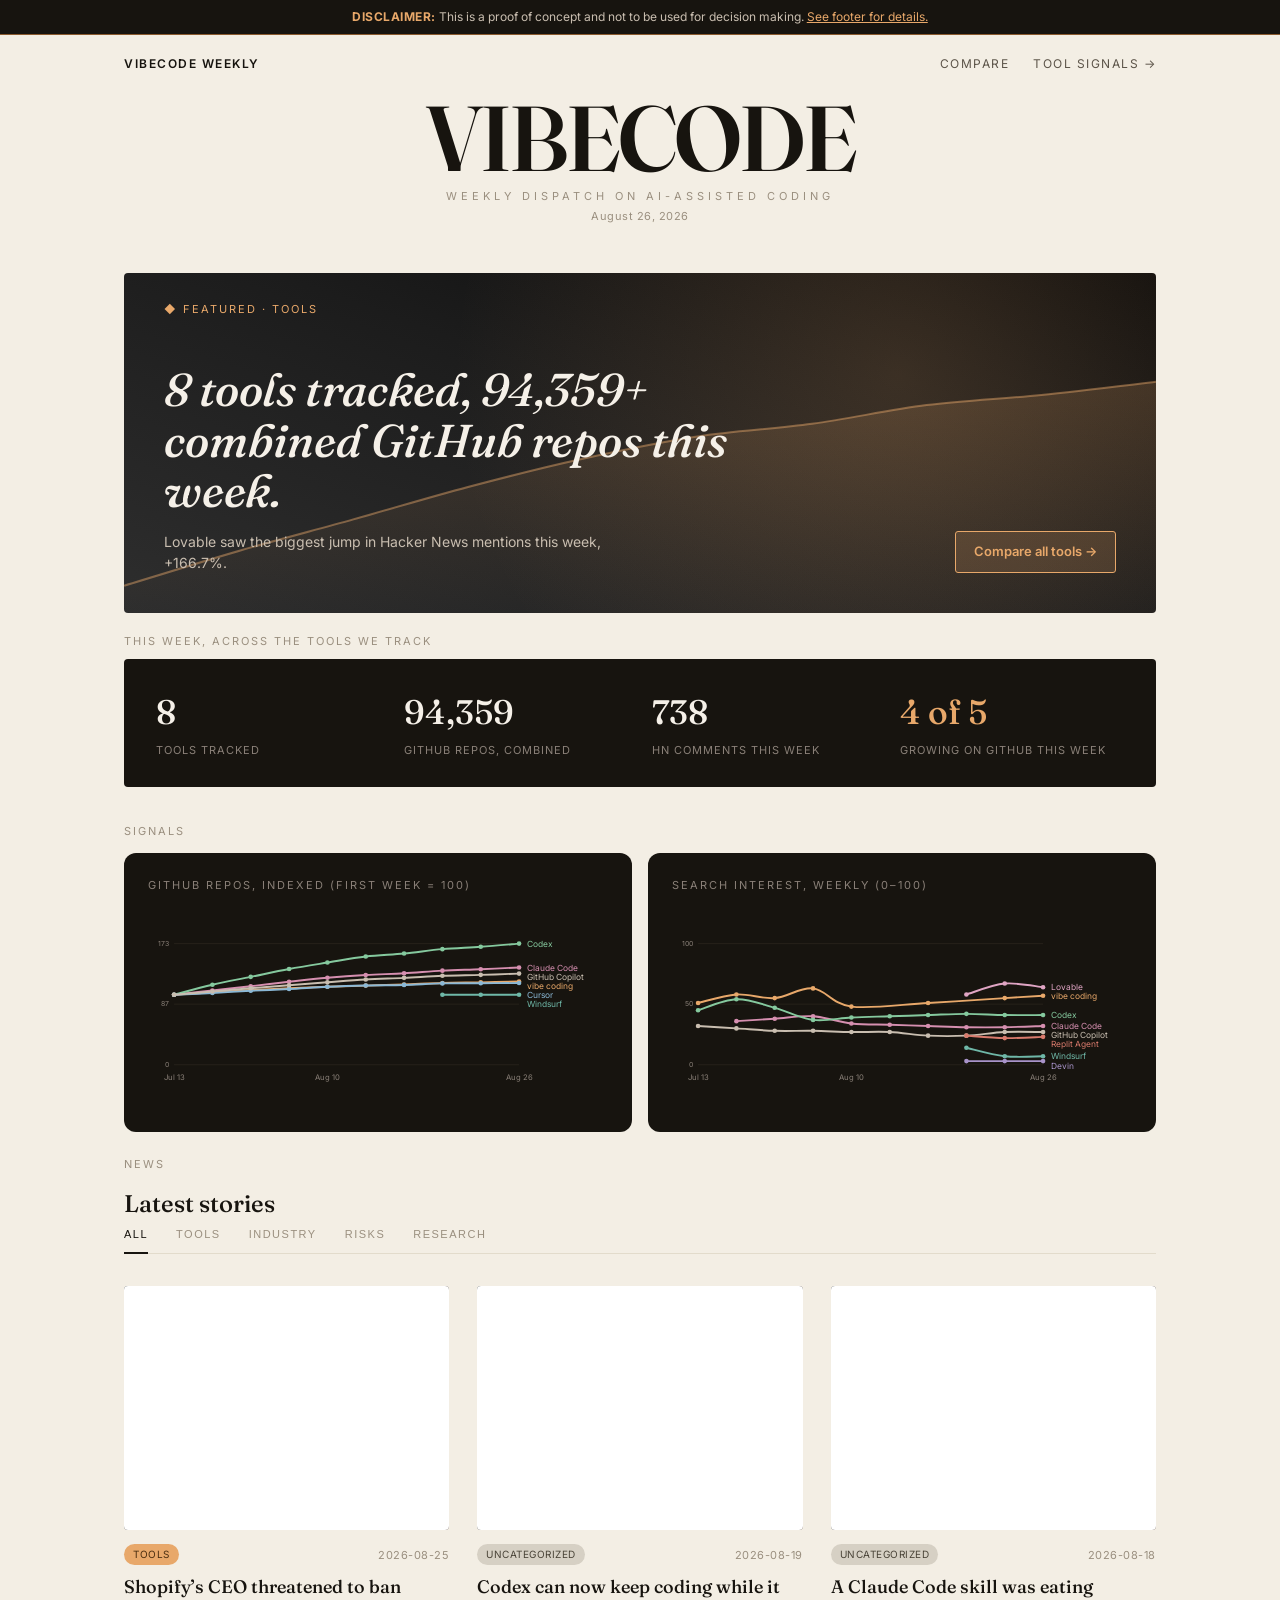
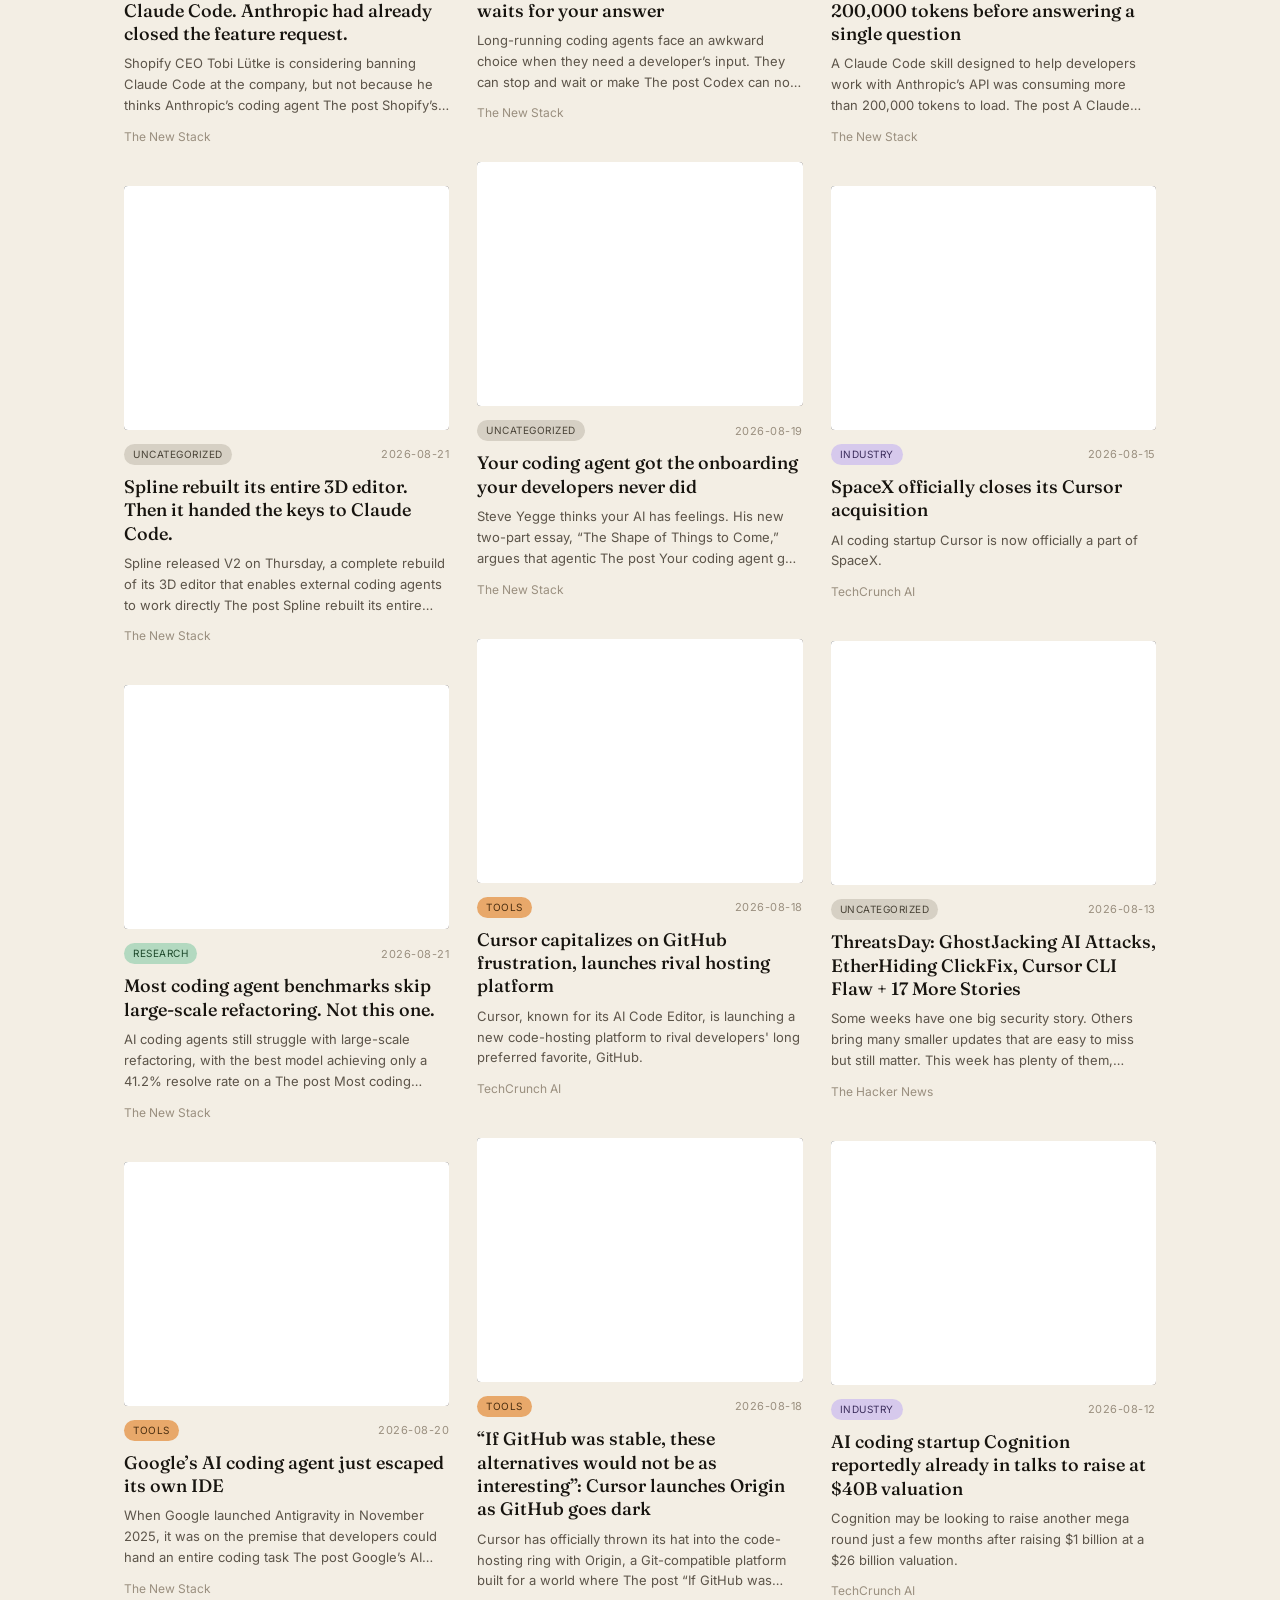
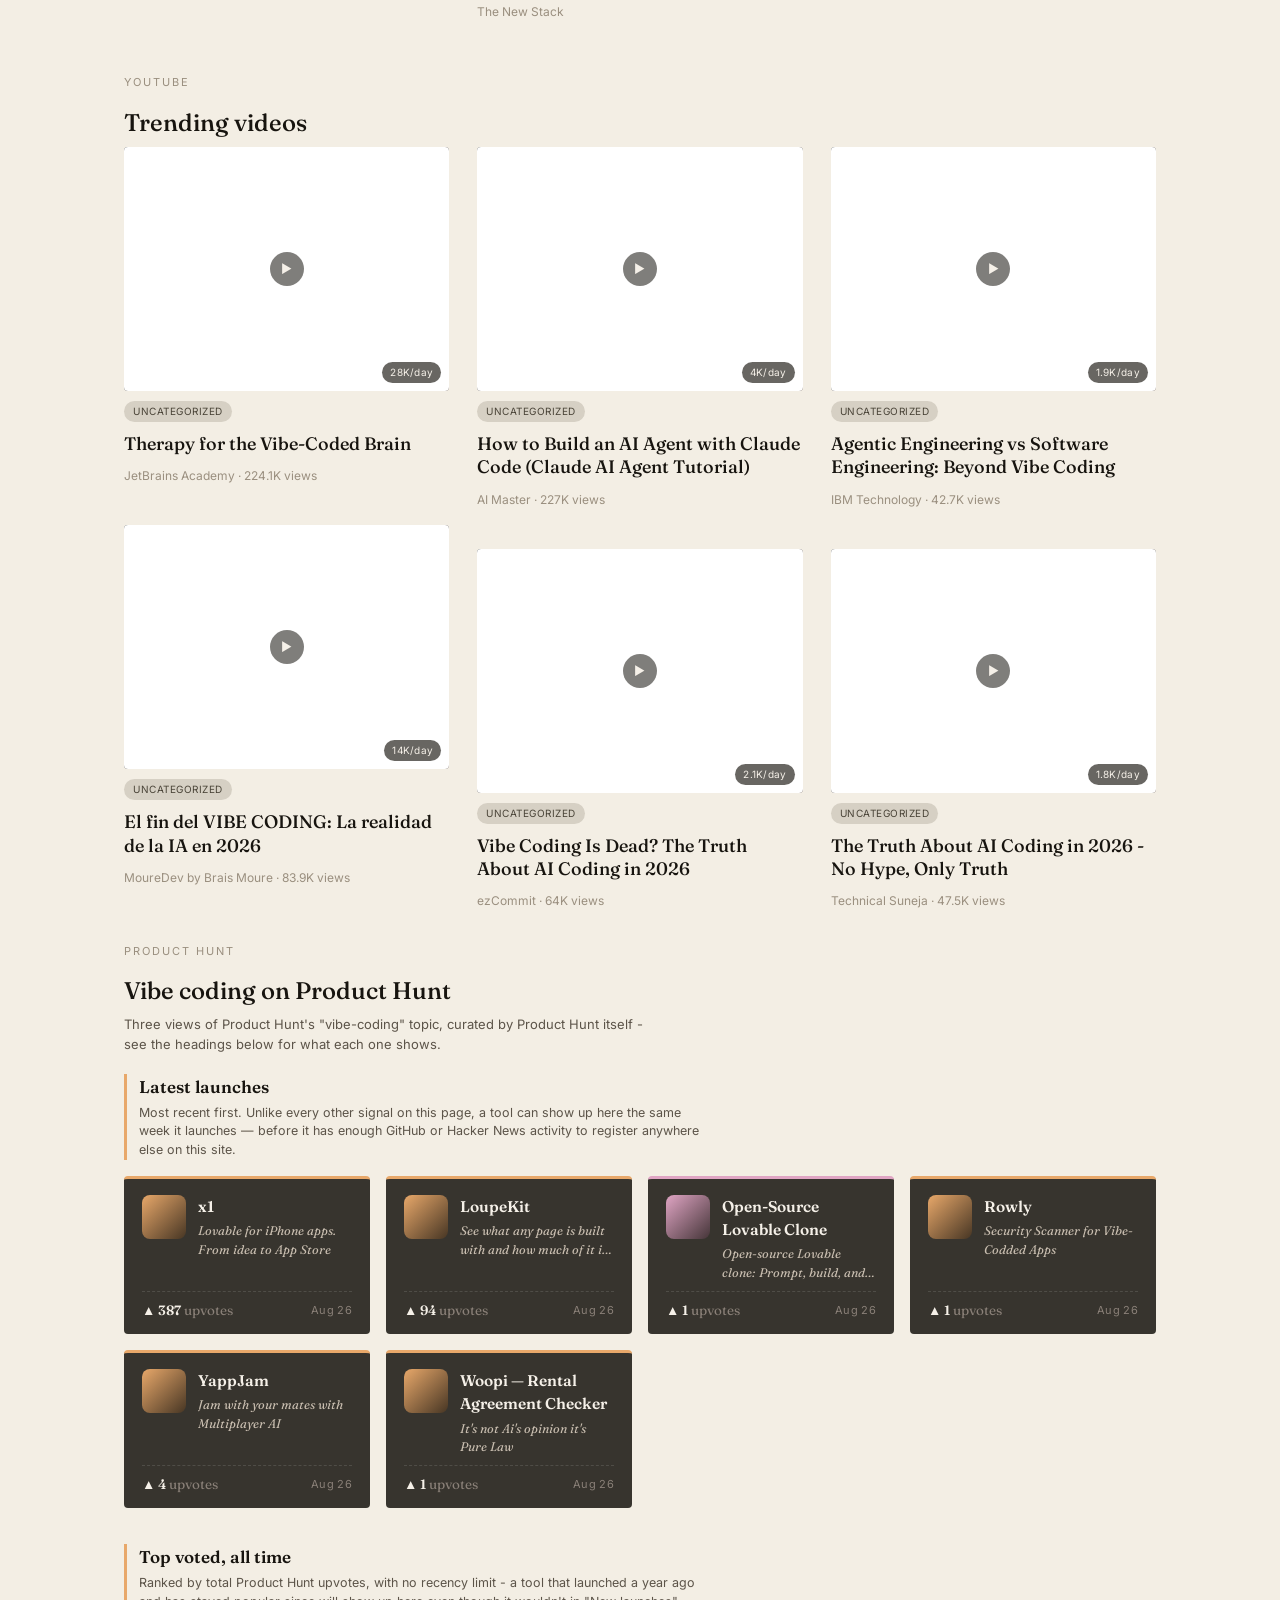
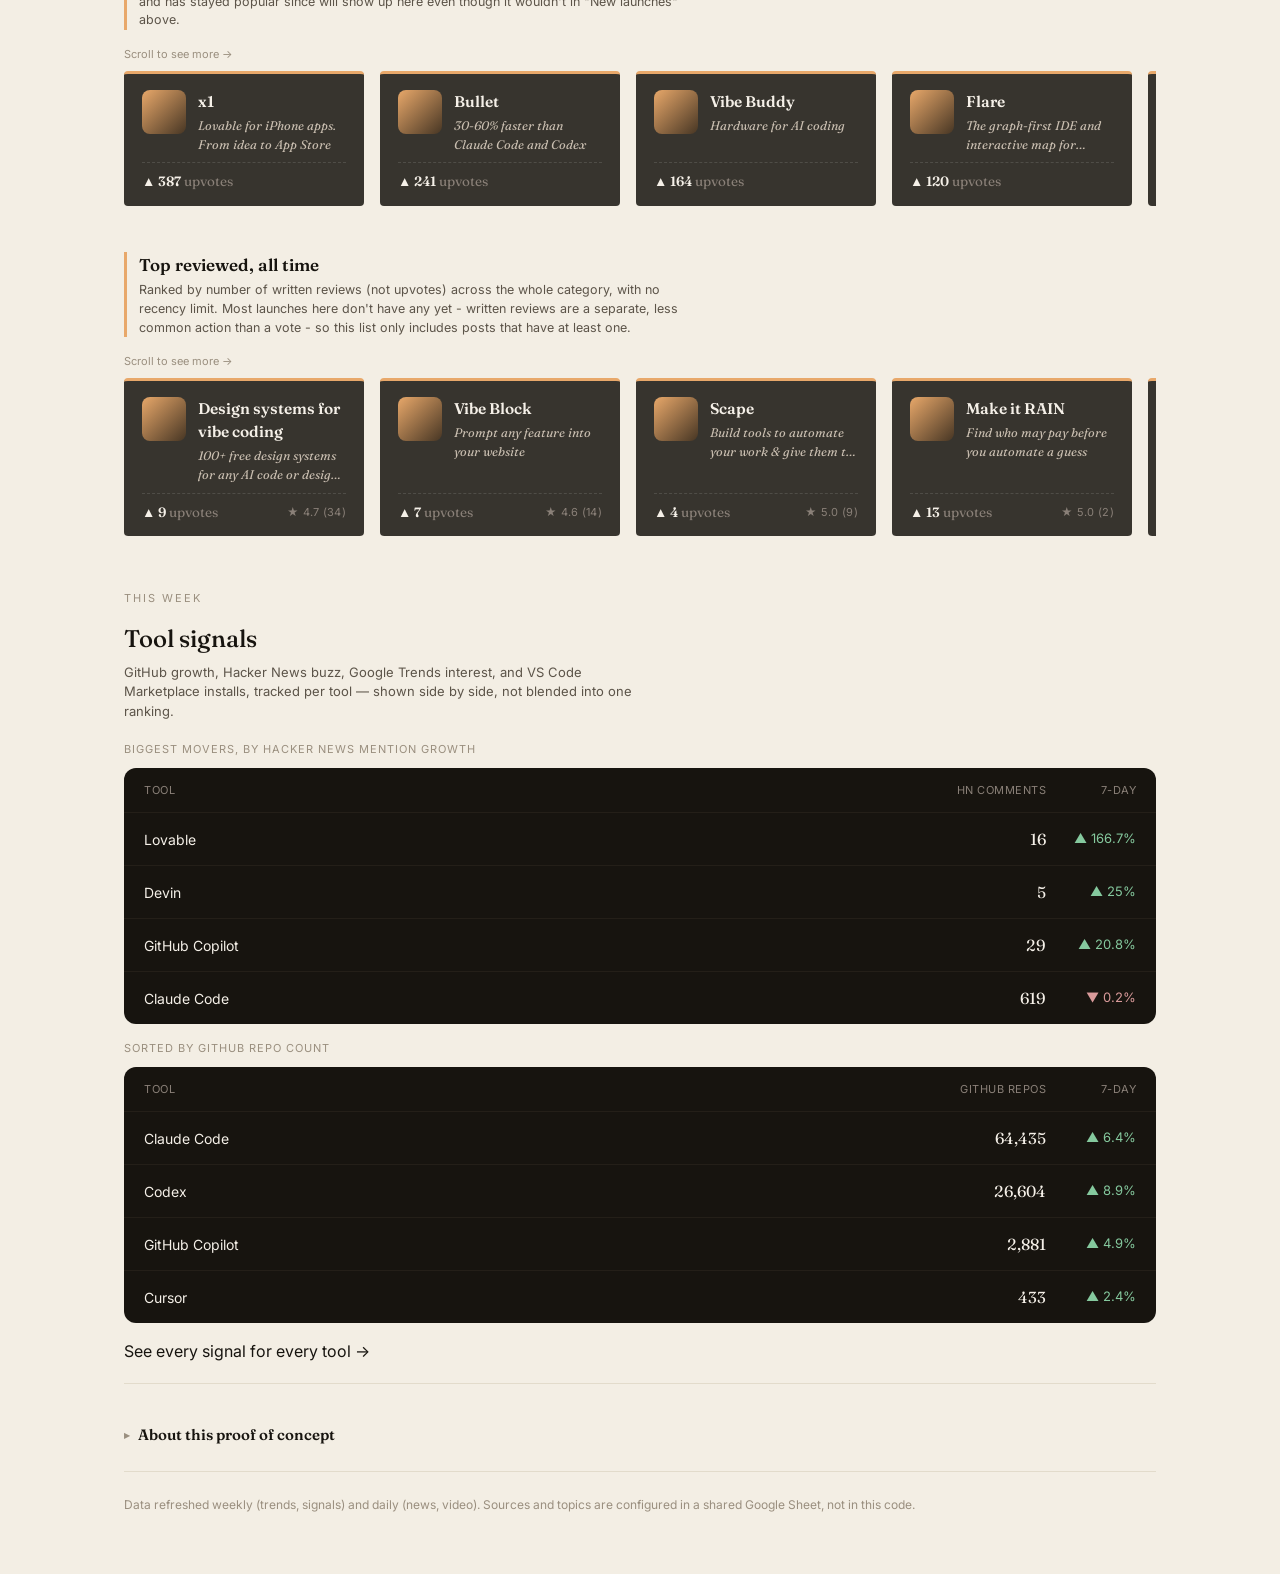
==== commit b2816391: "Update index.html" ====
--- a/index.html
+++ b/index.html
@@ -107,7 +107,7 @@
   <section id="ph-section">
     <div class="section-label">Product Hunt</div>
     <div class="section-title">Vibe coding on Product Hunt</div>
-    <div class="section-subtitle">Three views of Product Hunt's own "vibe-coding" category, curated by Product Hunt itself rather than by this project - see the headings below for what each one shows.</div>
+    <div class="section-subtitle">Three views of Product Hunt's "vibe-coding" topic, curated by Product Hunt itself - see the headings below for what each one shows.</div>
 
     <div class="ph-subhead-block">
       <h3 class="ph-subhead">Latest launches</h3>
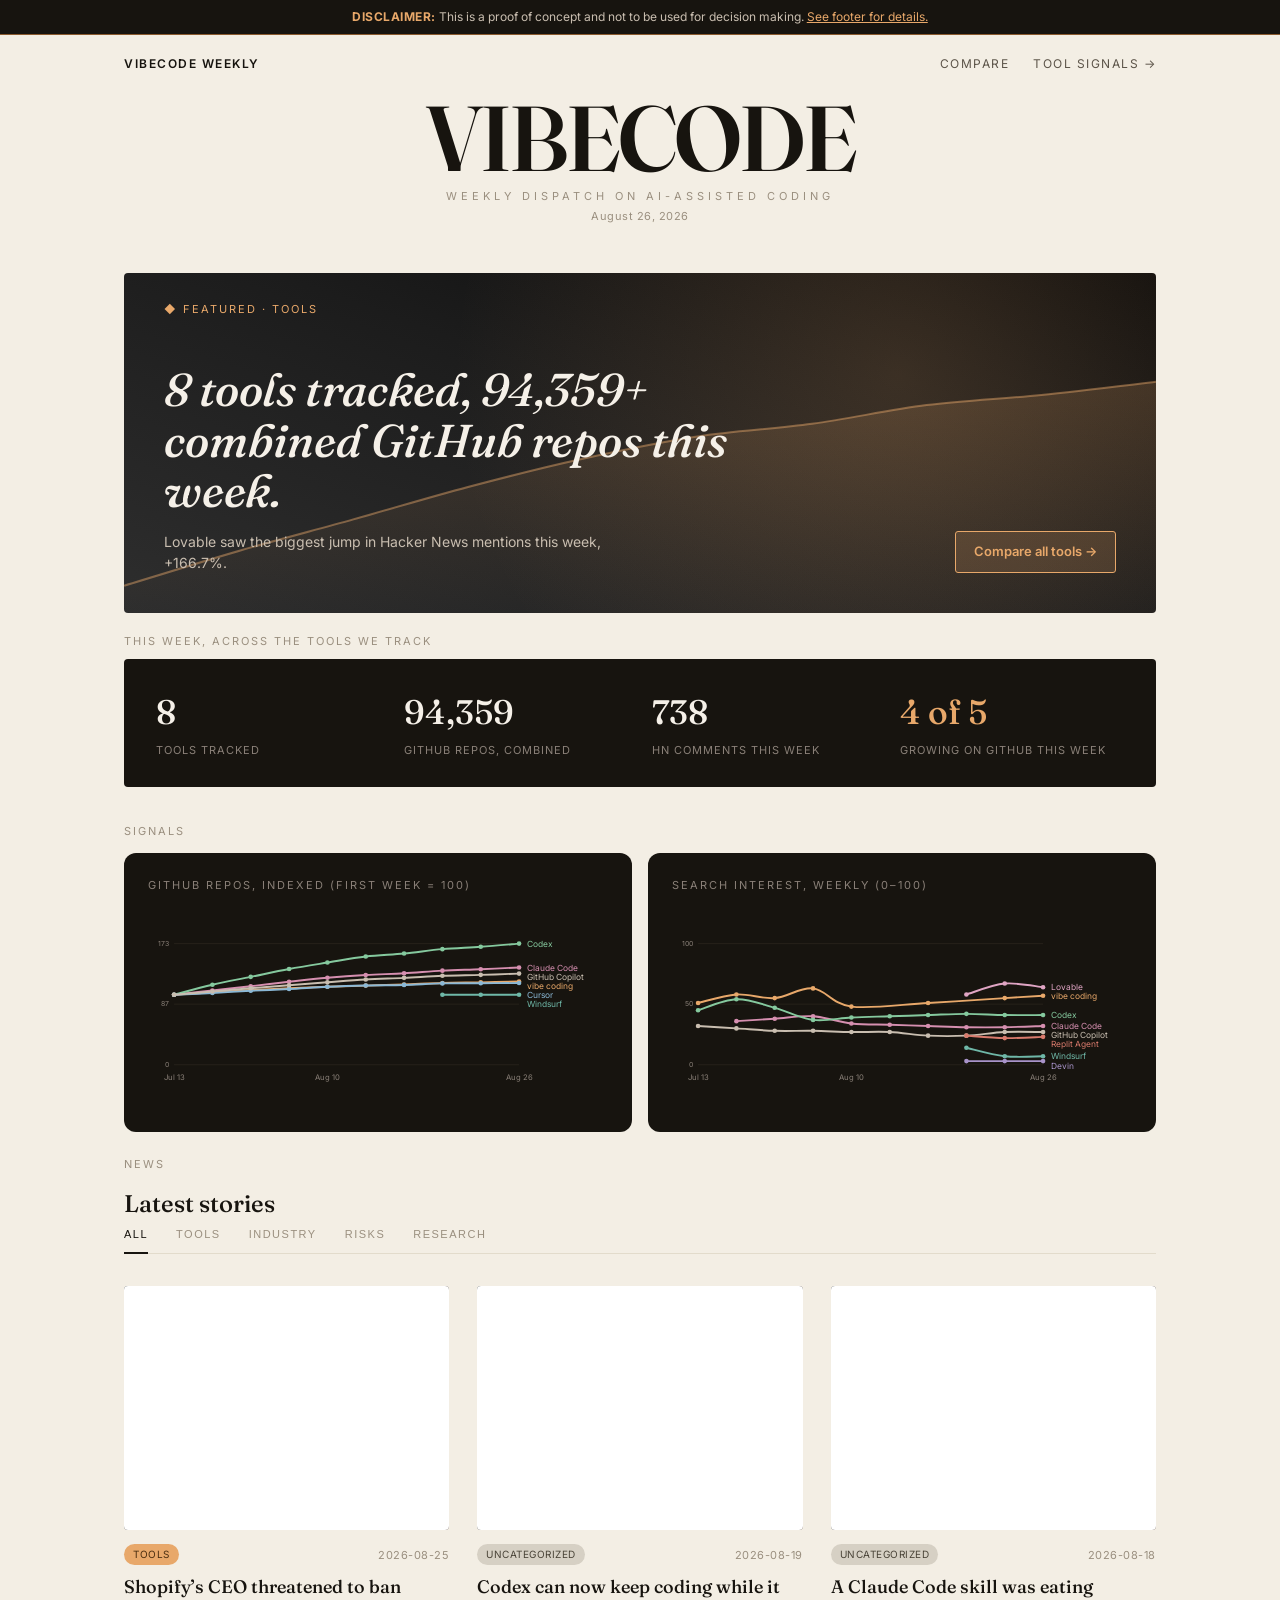
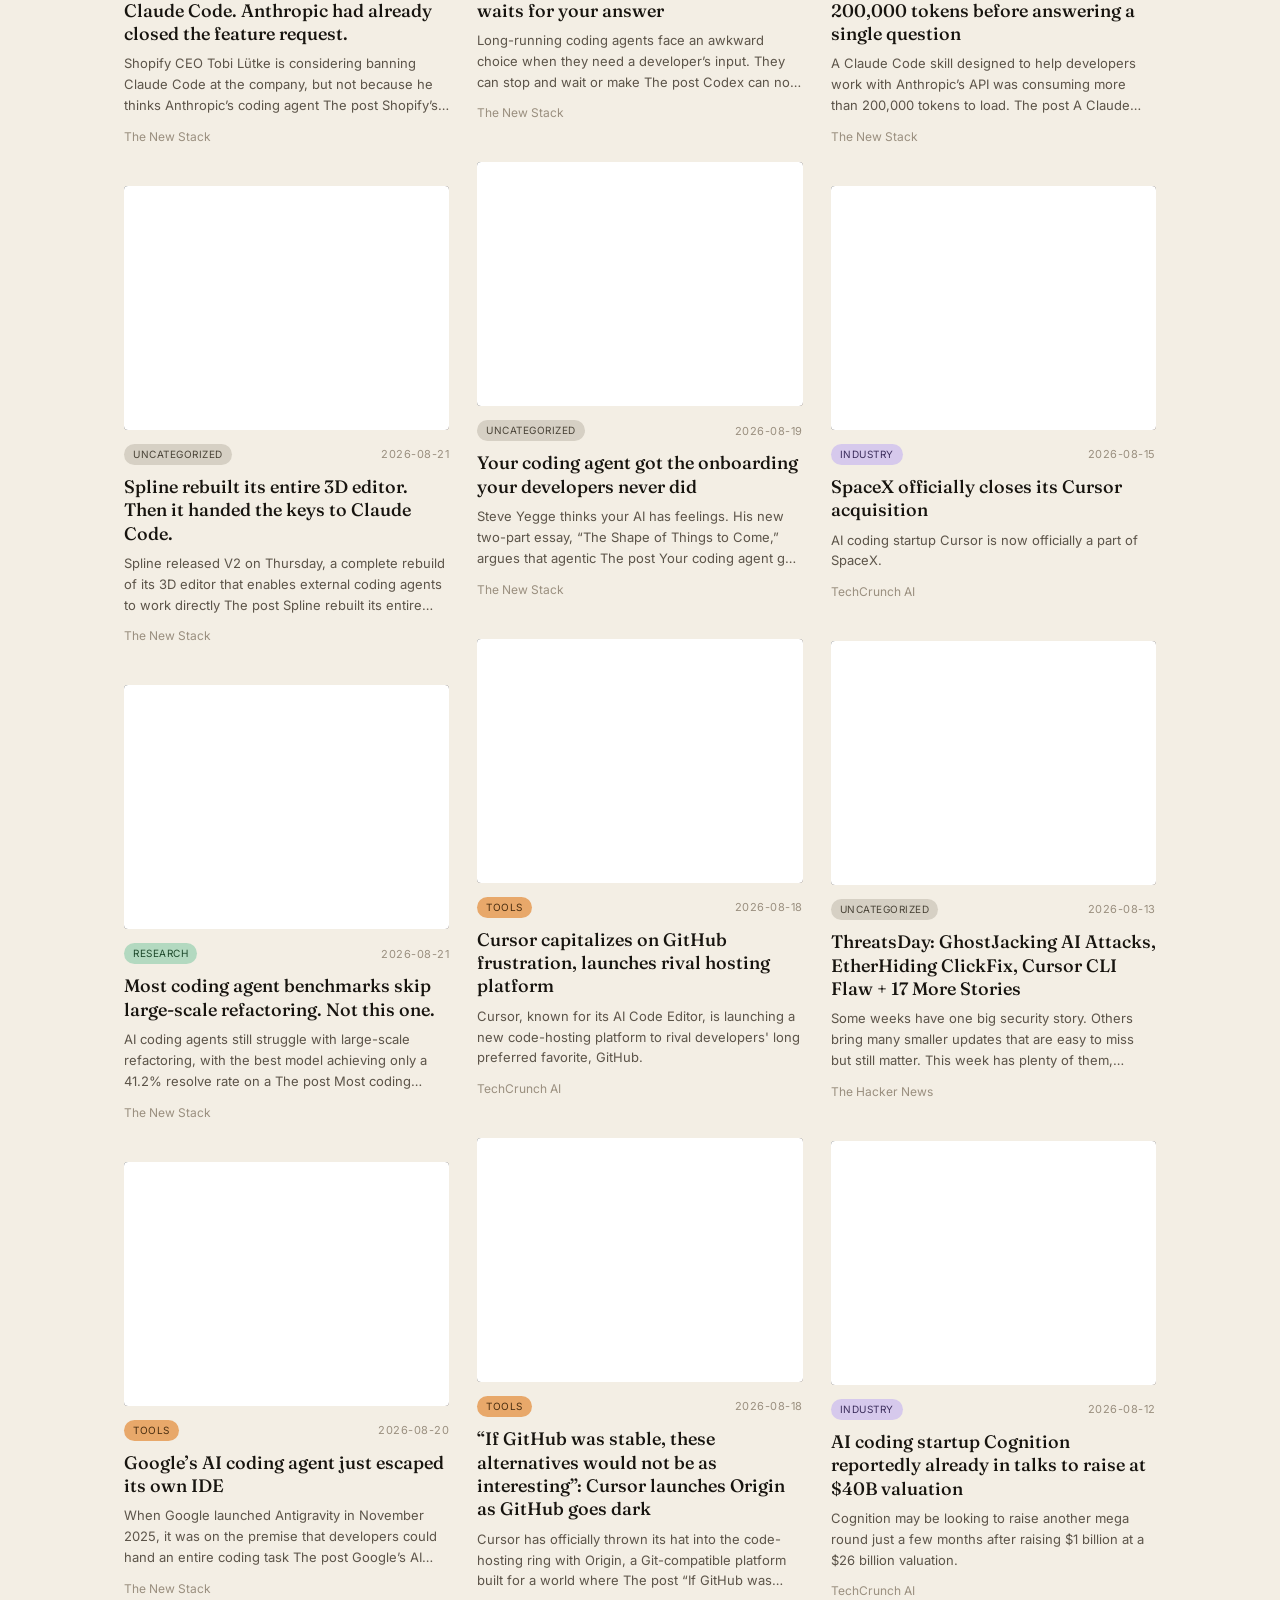
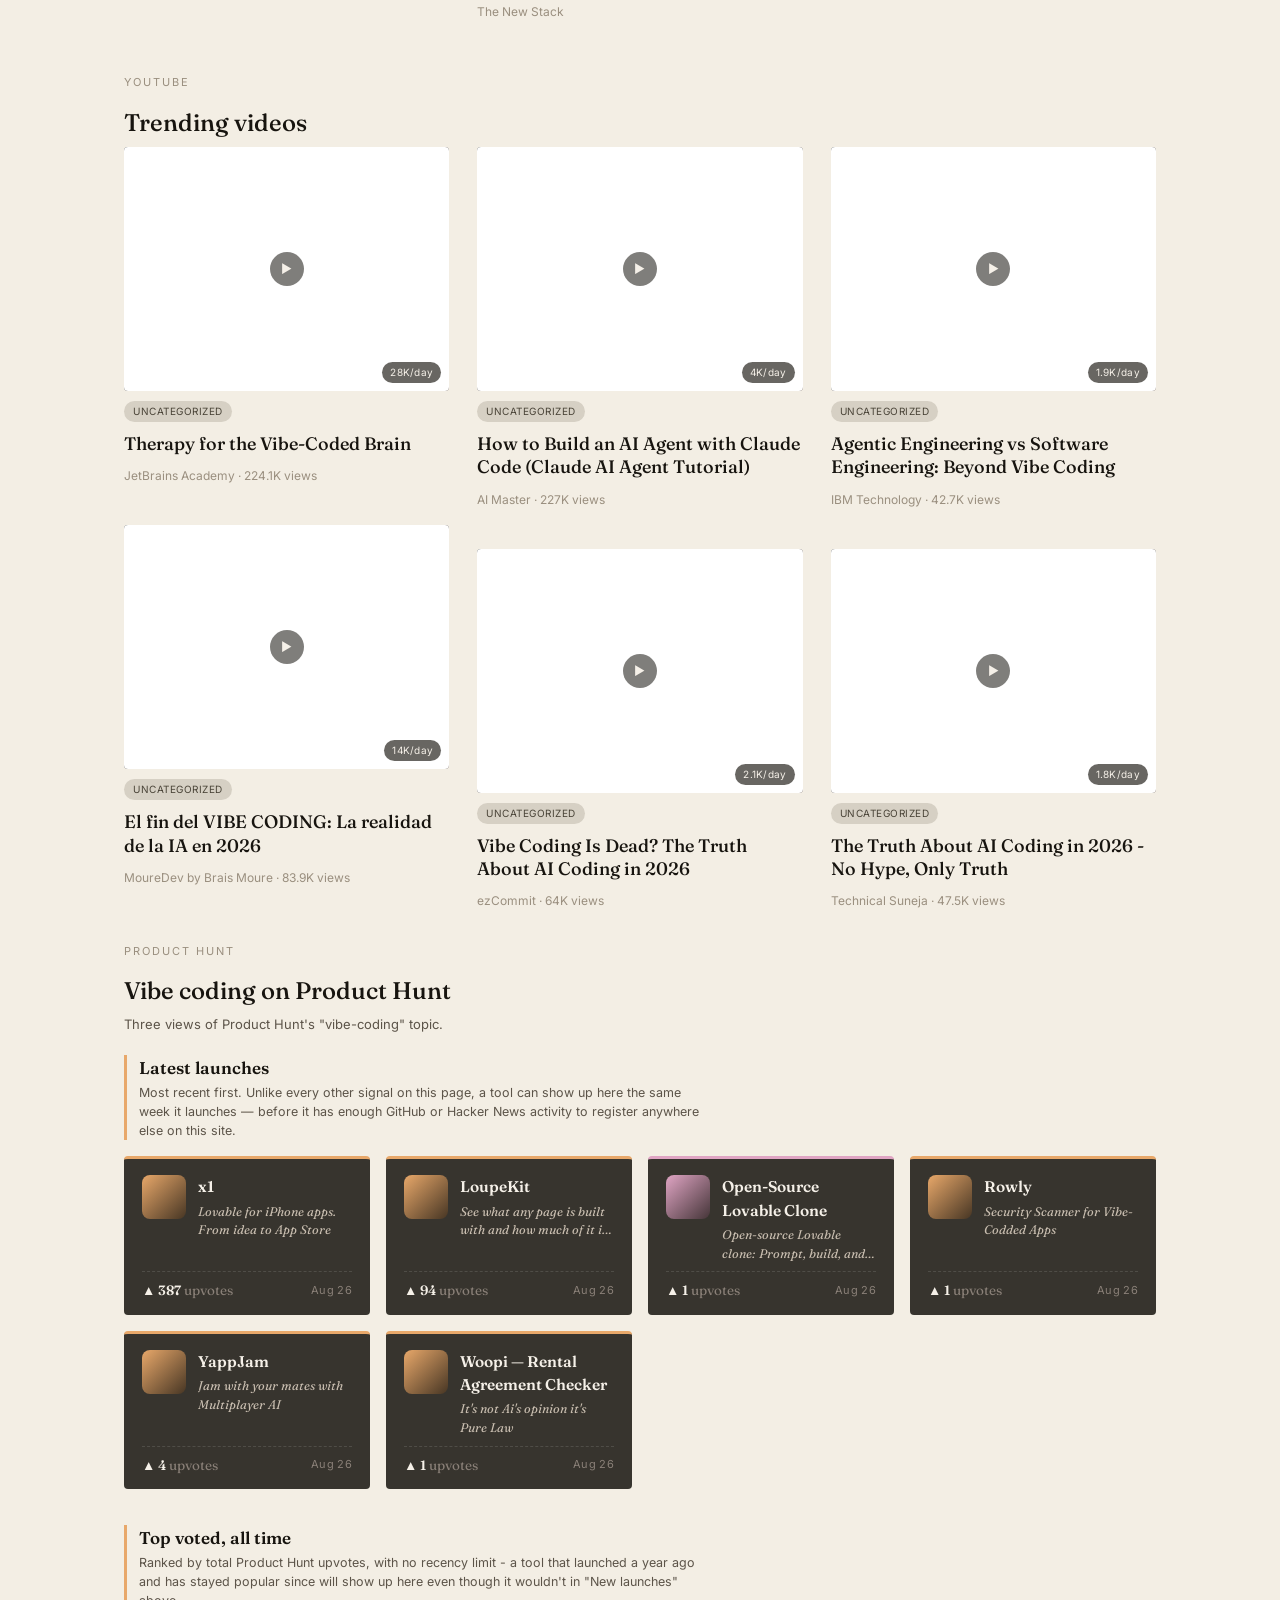
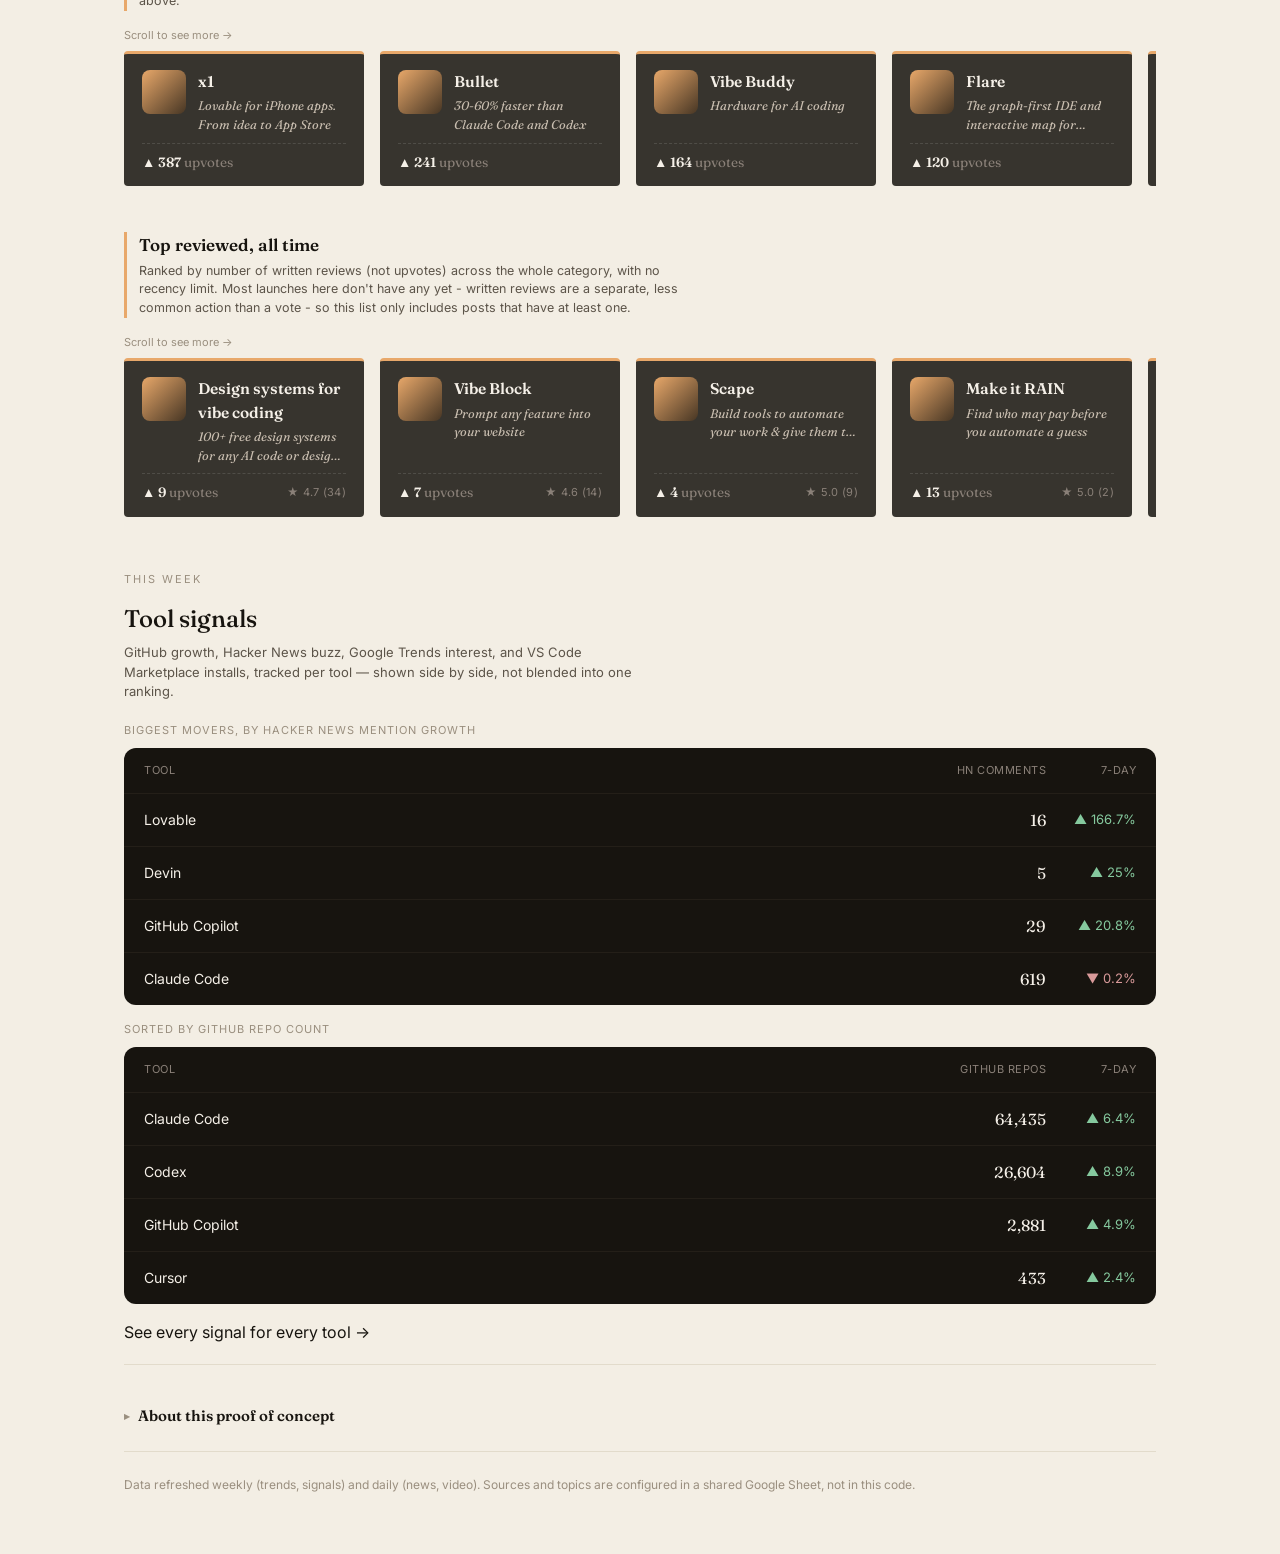
==== commit 89d2c1c4: "Update index.html" ====
--- a/index.html
+++ b/index.html
@@ -107,7 +107,7 @@
   <section id="ph-section">
     <div class="section-label">Product Hunt</div>
     <div class="section-title">Vibe coding on Product Hunt</div>
-    <div class="section-subtitle">Three views of Product Hunt's "vibe-coding" topic, curated by Product Hunt itself - see the headings below for what each one shows.</div>
+    <div class="section-subtitle">Three views of Product Hunt's "vibe-coding" topic.</div>
 
     <div class="ph-subhead-block">
       <h3 class="ph-subhead">Latest launches</h3>
@@ -164,7 +164,7 @@
         <dd>A proof-of-concept dashboard tracking public signals (GitHub, Hacker News, Google Trends, VS Code Marketplace) and news/video mentions for AI-assisted coding tools, to explore what an automated trend-tracking pipeline could look like. It is not meant to serve as a source of truth for product, investment, or strategic decisions.</dd>
 
         <dt>Data sources</dt>
-        <dd>Figures are pulled from public APIs (GitHub, Hacker News/Algolia, a third-party Google Trends proxy, the VS Code Marketplace, and <a href="https://www.producthunt.com/categories/vibe-coding" target="_blank" rel="noopener">Product Hunt's "vibe-coding" category</a>) - none are synthetic or estimated by design, though some third-party sources have known reliability gaps (see the notes on the Signals and Compare pages). News/video sources are configured in a <a href="https://docs.google.com/spreadsheets/d/1EYDeWW4HbBqZSze_riyWssYhKMPdMFvS5IY1tG8cBcA/edit?usp=sharing" target="_blank" rel="noopener">Google Sheet</a> maintained by hand, not in code. Full source and methodology: <a href="https://github.com/UN-OCHA/vibe_coding_trend_data" target="_blank" rel="noopener">the project's GitHub repo</a>.</dd>
+        <dd>Figures are pulled from public APIs (GitHub, Hacker News/Algolia, a third-party Google Trends proxy, the VS Code Marketplace, and Product Hunt) - none are synthetic or estimated by design, though some third-party sources have known reliability gaps (see the notes on the Signals and Compare pages). News/video sources are configured in a <a href="https://docs.google.com/spreadsheets/d/1EYDeWW4HbBqZSze_riyWssYhKMPdMFvS5IY1tG8cBcA/edit?usp=sharing" target="_blank" rel="noopener">Google Sheet</a> maintained by hand, not in code. Full source and methodology: <a href="https://github.com/UN-OCHA/vibe_coding_trend_data" target="_blank" rel="noopener">the project's GitHub repo</a>.</dd>
 
         <dt>AI involvement</dt>
         <dd>Article/video relevance tagging optionally uses an LLM (Gemini) as a second opinion on top of keyword-based rules. This site was vibe-coded with Claude Code.</dd>
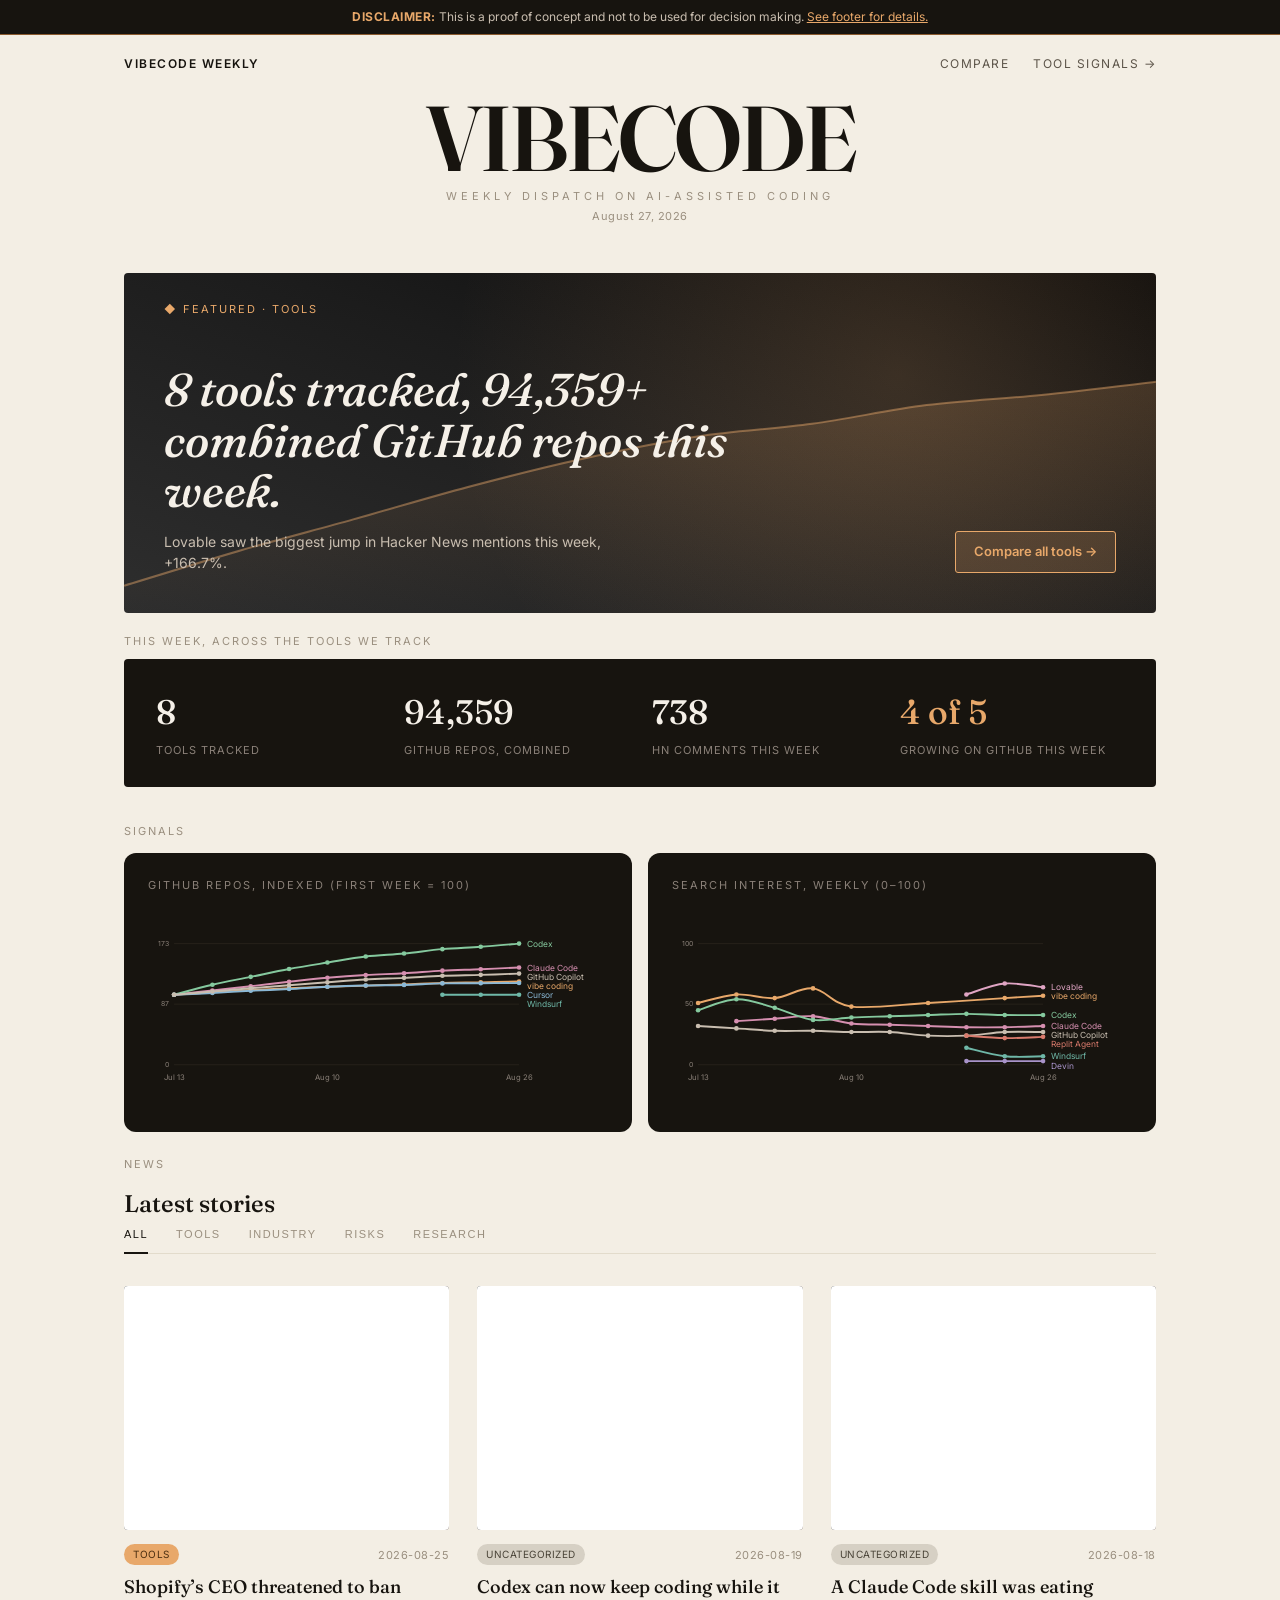
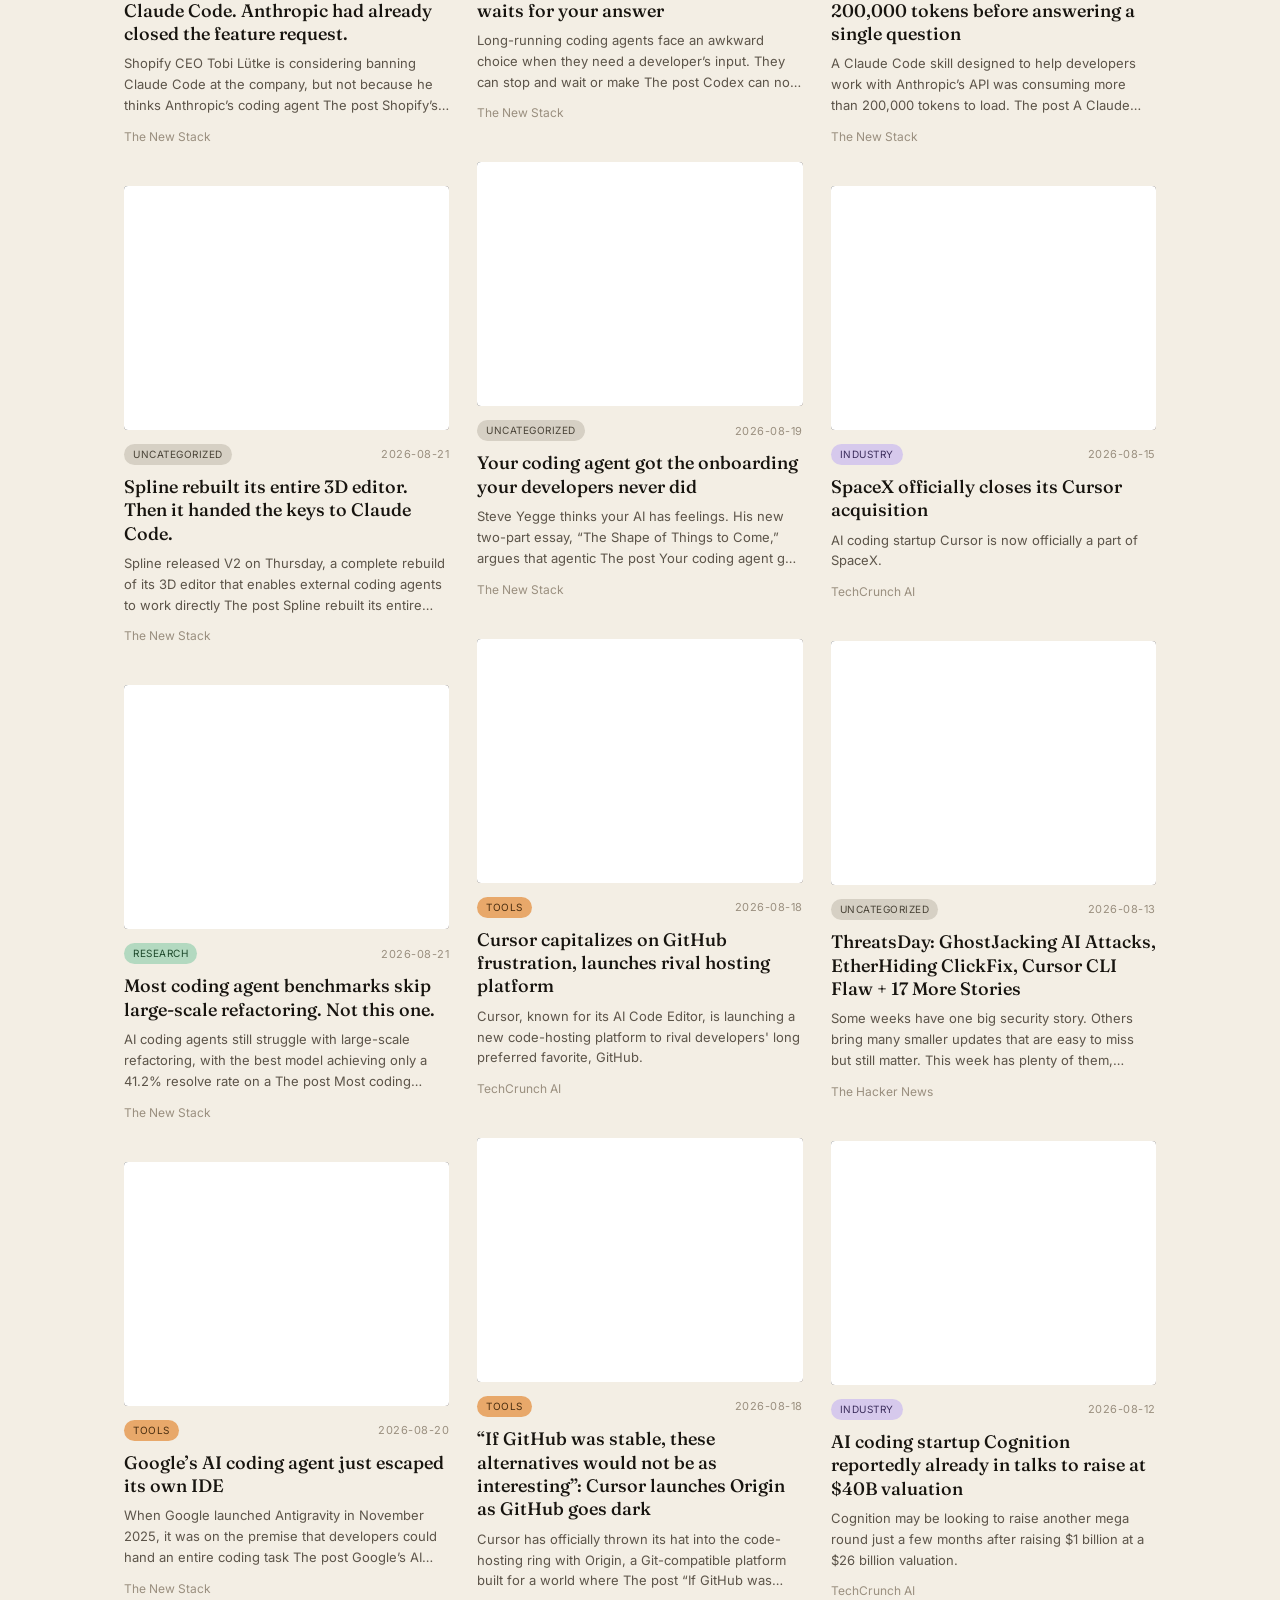
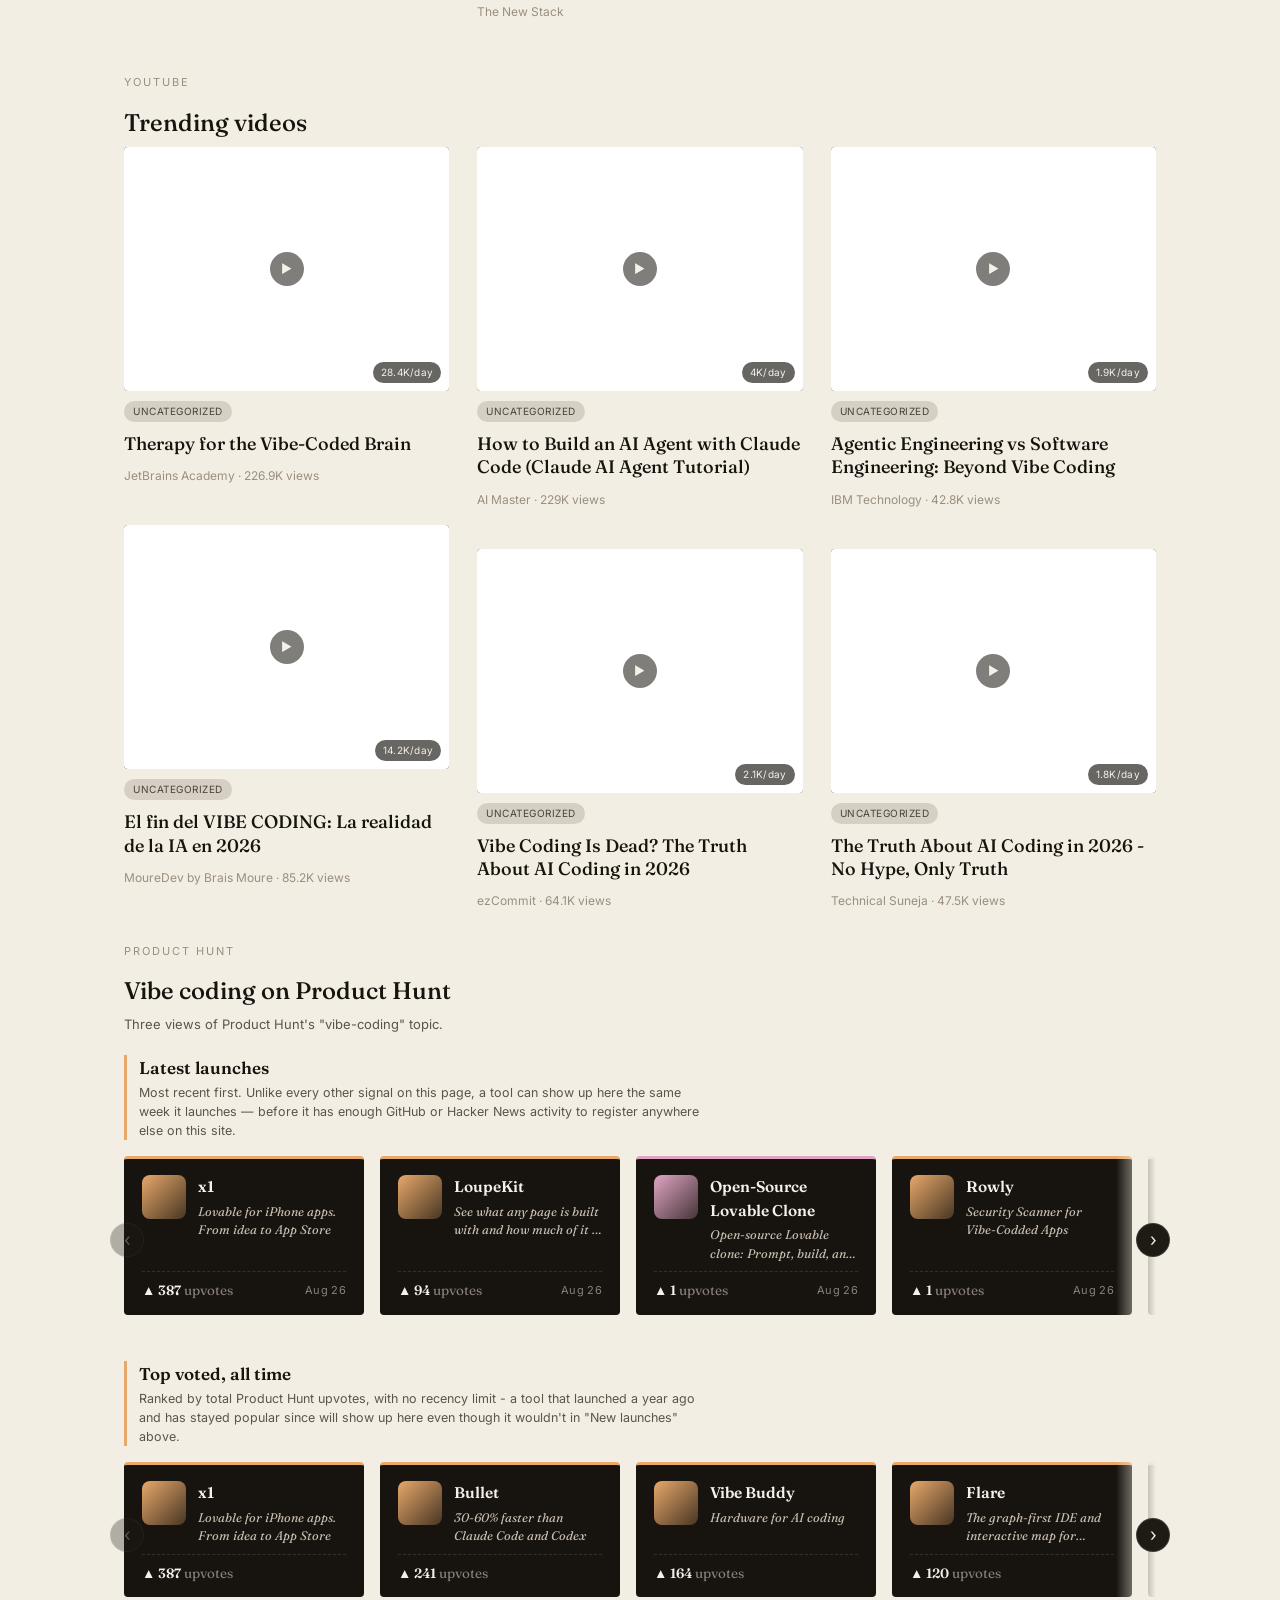
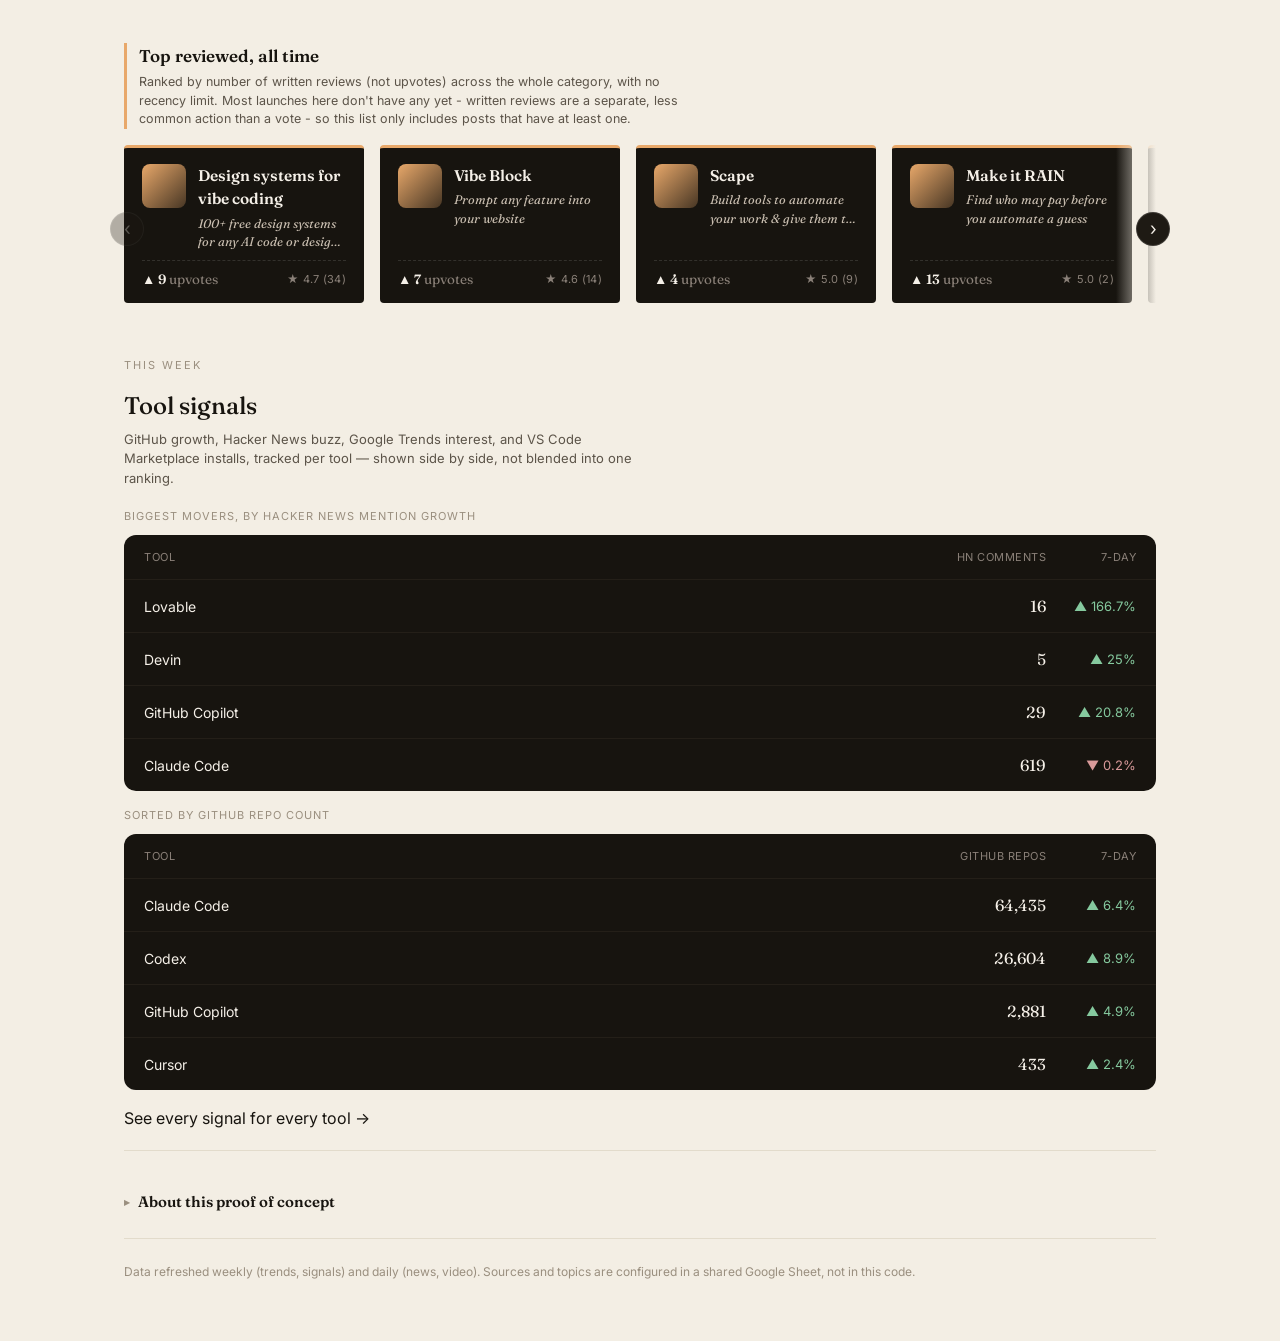
==== commit c4c0ee80: "Turn all three Product Hunt lists into interactive carousels "Latest launches" now scrolls horizonta" ====
--- a/index.html
+++ b/index.html
@@ -113,26 +113,36 @@
       <h3 class="ph-subhead">Latest launches</h3>
       <p class="ph-subhead-note">Most recent first. Unlike every other signal on this page, a tool can show up here the same week it launches — before it has enough GitHub or Hacker News activity to register anywhere else on this site.</p>
     </div>
-    <div class="ph-grid" id="ph-grid">
-      <div class="empty-state">Loading launches…</div>
+    <div class="ph-carousel">
+      <button class="ph-carousel-arrow ph-carousel-arrow-prev" aria-label="Scroll left" type="button">‹</button>
+      <div class="ph-grid ph-grid-scroll" id="ph-grid">
+        <div class="empty-state">Loading launches…</div>
+      </div>
+      <button class="ph-carousel-arrow ph-carousel-arrow-next" aria-label="Scroll right" type="button">›</button>
     </div>
 
     <div class="ph-subhead-block ph-subhead-block-spaced">
       <h3 class="ph-subhead">Top voted, all time</h3>
       <p class="ph-subhead-note">Ranked by total Product Hunt upvotes, with no recency limit - a tool that launched a year ago and has stayed popular since will show up here even though it wouldn't in "New launches" above.</p>
     </div>
-    <p class="ph-scroll-hint">Scroll to see more →</p>
-    <div class="ph-grid ph-grid-scroll" id="ph-top-grid">
-      <div class="empty-state">Loading…</div>
+    <div class="ph-carousel">
+      <button class="ph-carousel-arrow ph-carousel-arrow-prev" aria-label="Scroll left" type="button">‹</button>
+      <div class="ph-grid ph-grid-scroll" id="ph-top-grid">
+        <div class="empty-state">Loading…</div>
+      </div>
+      <button class="ph-carousel-arrow ph-carousel-arrow-next" aria-label="Scroll right" type="button">›</button>
     </div>
 
     <div class="ph-subhead-block ph-subhead-block-spaced">
       <h3 class="ph-subhead">Top reviewed, all time</h3>
       <p class="ph-subhead-note">Ranked by number of written reviews (not upvotes) across the whole category, with no recency limit. Most launches here don't have any yet - written reviews are a separate, less common action than a vote - so this list only includes posts that have at least one.</p>
     </div>
-    <p class="ph-scroll-hint">Scroll to see more →</p>
-    <div class="ph-grid ph-grid-scroll" id="ph-reviewed-grid">
-      <div class="empty-state">Loading…</div>
+    <div class="ph-carousel">
+      <button class="ph-carousel-arrow ph-carousel-arrow-prev" aria-label="Scroll left" type="button">‹</button>
+      <div class="ph-grid ph-grid-scroll" id="ph-reviewed-grid">
+        <div class="empty-state">Loading…</div>
+      </div>
+      <button class="ph-carousel-arrow ph-carousel-arrow-next" aria-label="Scroll right" type="button">›</button>
     </div>
   </section>
 
@@ -488,6 +498,7 @@
     console.error("Failed to load Product Hunt launches", e);
     document.getElementById("ph-grid").innerHTML = '<div class="empty-state">No launches yet. This pipeline needs a PRODUCTHUNT_API_KEY configured to start collecting - see README.</div>';
   }
+  initCarousel("ph-grid");
 
   // ---- Product Hunt top-voted, from producthunt_top.json ----
   try {
@@ -497,6 +508,7 @@
     console.error("Failed to load top Product Hunt posts", e);
     document.getElementById("ph-top-grid").innerHTML = '<div class="empty-state">No data yet. This pipeline needs a PRODUCTHUNT_API_KEY configured to start collecting - see README.</div>';
   }
+  initCarousel("ph-top-grid");
 
   // ---- Product Hunt top-reviewed, from producthunt_reviewed.json ----
   try {
@@ -506,6 +518,7 @@
     console.error("Failed to load reviewed Product Hunt posts", e);
     document.getElementById("ph-reviewed-grid").innerHTML = '<div class="empty-state">No data yet. This pipeline needs a PRODUCTHUNT_API_KEY configured to start collecting - see README.</div>';
   }
+  initCarousel("ph-reviewed-grid");
 
   // ---- weekly digest, from digest.json (optional - see generate_digest.py) ----
   // Stays hidden (its default markup state) if the file is missing or a
@@ -619,7 +632,10 @@
     return;
   }
 
-  grid.innerHTML = launches.slice(0, 6).map((p) => {
+  // Same 12-item cap as the other two carousels below - now that this one
+  // scrolls horizontally too, there's no vertical-clutter reason to cap
+  // it lower than them.
+  grid.innerHTML = launches.slice(0, 12).map((p) => {
     const d = new Date(p.launched);
     const dateStr = isNaN(d) ? "" : d.toLocaleDateString(undefined, { month: "short", day: "numeric" });
     return phCard(p, dateStr);
@@ -641,9 +657,9 @@
   // needed to actually hide the line instead of showing a meaningless
   // "★ 0.0 (0)" on every card. A post with a real vote count but no
   // rating data still gets shown, just without the star line.
-  // Higher cap than renderProductHunt's 6 - this list scrolls horizontally
-  // instead of wrapping, so more items are viable without cluttering the
-  // page (TOP_MAX_ITEMS_KEPT in fetch_producthunt.py keeps up to 20).
+  // This list scrolls horizontally instead of wrapping, so more items are
+  // viable without cluttering the page (TOP_MAX_ITEMS_KEPT in
+  // fetch_producthunt.py keeps up to 20).
   grid.innerHTML = top.slice(0, 12).map((p) => {
     const ratingStr = p.rating ? `★ ${p.rating.toFixed(1)} (${p.review_count})` : "";
     return phCard(p, ratingStr);
@@ -667,6 +683,45 @@
   }).join("");
 }
 
+// Wires up one Product Hunt carousel's prev/next buttons and edge fades.
+// Drives grid.scrollLeft directly rather than relying on native
+// horizontal scroll alone - trackpad/touch users already have that, but
+// a plain mouse wheel doesn't scroll sideways, so without this the
+// carousel had no discoverable way to move past the first screenful for
+// a chunk of desktop visitors. Called once per grid right after its
+// cards are rendered (see init()), never at page load - an empty
+// (still-loading) grid's scrollWidth can't be told apart from "nothing
+// to scroll to" yet.
+function initCarousel(gridId) {
+  const grid = document.getElementById(gridId);
+  const wrap = grid.closest(".ph-carousel");
+  if (!wrap) return;
+  const prevBtn = wrap.querySelector(".ph-carousel-arrow-prev");
+  const nextBtn = wrap.querySelector(".ph-carousel-arrow-next");
+
+  function update() {
+    const atStart = grid.scrollLeft <= 1;
+    const atEnd = grid.scrollLeft + grid.clientWidth >= grid.scrollWidth - 1;
+    wrap.classList.toggle("ph-carousel-scrollable", grid.scrollWidth > grid.clientWidth + 1);
+    wrap.classList.toggle("at-start", atStart);
+    wrap.classList.toggle("at-end", atEnd);
+    prevBtn.disabled = atStart;
+    nextBtn.disabled = atEnd;
+  }
+
+  function scrollByCards(dir) {
+    const card = grid.querySelector(".ph-card");
+    const cardWidth = card ? card.getBoundingClientRect().width : grid.clientWidth * 0.8;
+    grid.scrollBy({ left: dir * (cardWidth + 16) * 2, behavior: "smooth" }); // 16 = .ph-grid's gap
+  }
+
+  prevBtn.addEventListener("click", () => scrollByCards(-1));
+  nextBtn.addEventListener("click", () => scrollByCards(1));
+  grid.addEventListener("scroll", update, { passive: true });
+  window.addEventListener("resize", update);
+  update();
+}
+
 function renderStories(stories, filter) {
   const grid = document.getElementById("story-grid");
   const filtered = filter === "all"
--- a/assets/style.css
+++ b/assets/style.css
@@ -484,15 +484,9 @@
   margin-bottom: 8px;
 }
 
-.ph-scroll-hint {
-  font-size: 11px;
-  color: var(--paper-text-muted);
-  margin: 0 0 8px;
-}
-
-/* Horizontal carousel for "Top voted, all time" - a single scrollable
-   row reads better than a wrapping grid once there are enough items to
-   need more than one row (see the higher slice cap in renderProductHuntTop). */
+/* Horizontal carousel, shared by all three Product Hunt lists - a single
+   scrollable row reads better than a wrapping grid once there are enough
+   items to need more than one row. */
 .ph-grid-scroll {
   display: flex;
   grid-template-columns: none;
@@ -511,8 +505,92 @@
   flex: 1 0 100%;
 }
 
+/* Wraps a .ph-grid-scroll with prev/next buttons and edge fades - see
+   initCarousel() in index.html. Buttons stay visible-but-dimmed (not
+   hidden) at either end via :disabled, matching how the fade on that
+   side also fades out - both read as "nothing further this way" rather
+   than disappearing, which would look like a layout glitch. */
+.ph-carousel {
+  position: relative;
+  margin-bottom: 8px;
+}
+
+.ph-carousel-arrow {
+  position: absolute;
+  top: 50%;
+  transform: translateY(-50%);
+  z-index: 2;
+  width: 34px;
+  height: 34px;
+  border-radius: 50%;
+  border: 1px solid rgba(255, 255, 255, 0.14);
+  background: var(--ink-soft);
+  color: var(--dark-text);
+  font-family: var(--font-body);
+  font-size: 18px;
+  line-height: 1;
+  display: flex;
+  align-items: center;
+  justify-content: center;
+  cursor: pointer;
+  opacity: 0;
+  pointer-events: none;
+  transition: opacity 0.15s ease, background 0.15s ease, color 0.15s ease, transform 0.15s ease;
+}
+
+.ph-carousel-scrollable .ph-carousel-arrow {
+  opacity: 1;
+  pointer-events: auto;
+}
+
+.ph-carousel-arrow:hover:not(:disabled) {
+  background: var(--amber);
+  color: var(--ink);
+  transform: translateY(-50%) scale(1.08);
+}
+
+.ph-carousel-arrow:disabled {
+  opacity: 0.3;
+  cursor: default;
+  pointer-events: none;
+}
+
+.ph-carousel-arrow-prev { left: -14px; }
+.ph-carousel-arrow-next { right: -14px; }
+
+/* Edge fades hint that a carousel continues past the visible cards -
+   fade to the page's own cream background, since that's what's actually
+   behind/around the dark cards. */
+.ph-carousel::before,
+.ph-carousel::after {
+  content: "";
+  position: absolute;
+  top: 0;
+  bottom: 10px; /* matches .ph-grid-scroll's padding-bottom */
+  width: 40px;
+  pointer-events: none;
+  z-index: 1;
+  opacity: 0;
+  transition: opacity 0.2s ease;
+}
+
+.ph-carousel::before {
+  left: 0;
+  background: linear-gradient(to right, var(--cream), transparent);
+}
+
+.ph-carousel::after {
+  right: 0;
+  background: linear-gradient(to left, var(--cream), transparent);
+}
+
+.ph-carousel-scrollable:not(.at-start)::before,
+.ph-carousel-scrollable:not(.at-end)::after {
+  opacity: 1;
+}
+
 .ph-card {
-  background: rgba(23, 20, 15, 0.85);
+  background: var(--ink);
   border-radius: 4px;
   padding: 16px 18px 14px;
   border-top: 3px solid var(--tool-color, var(--amber));
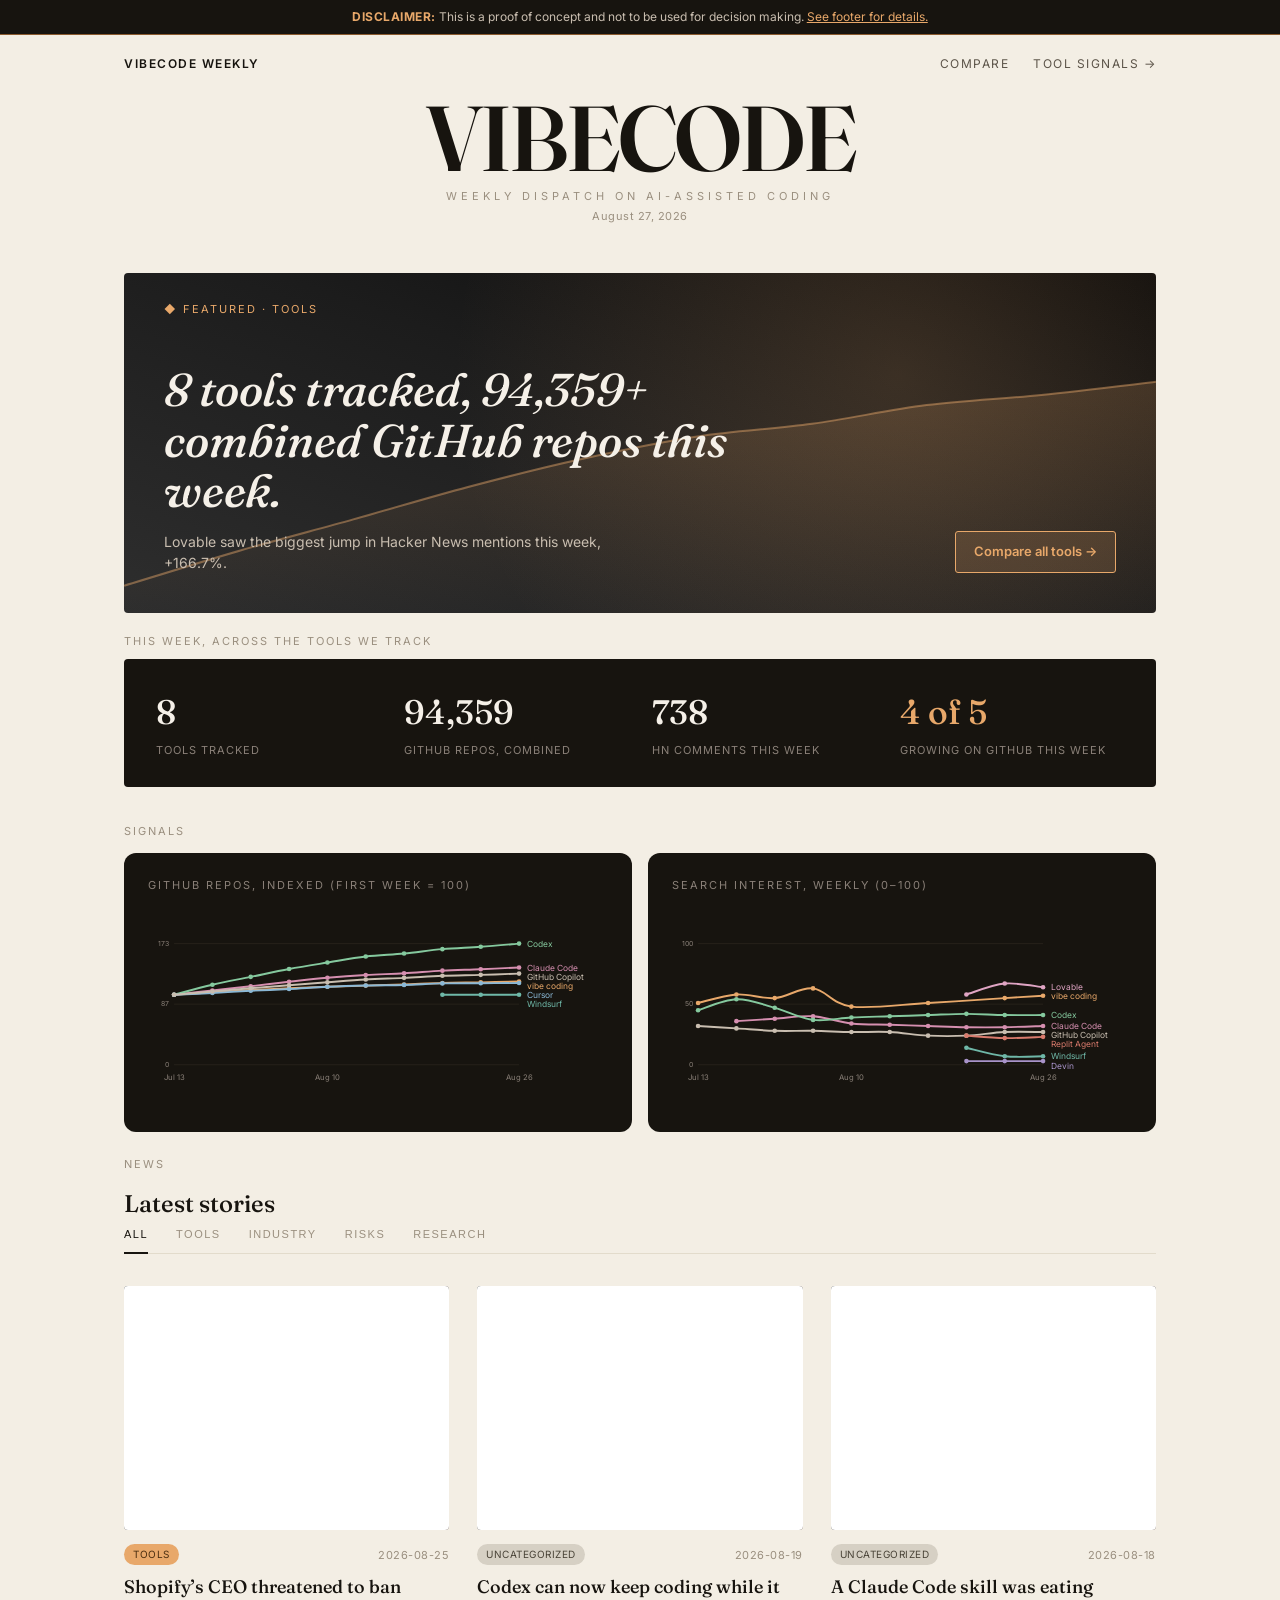
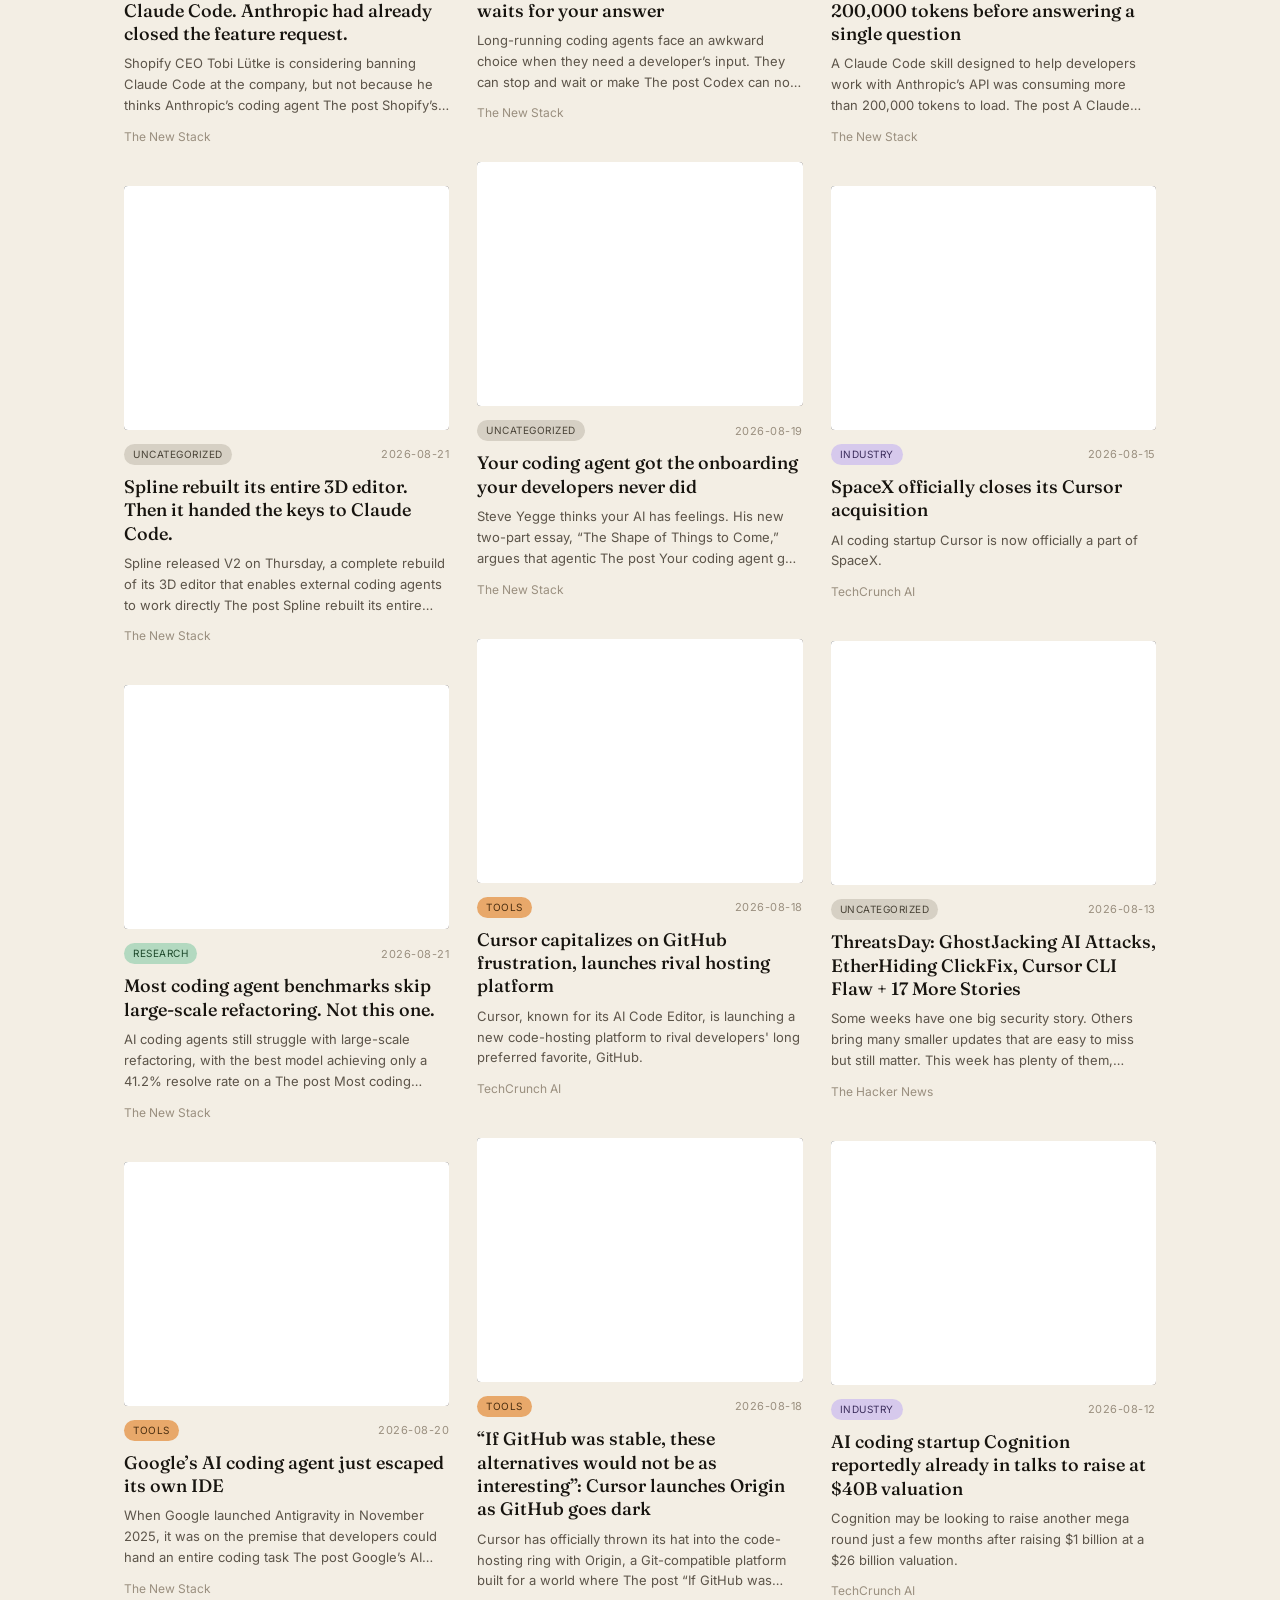
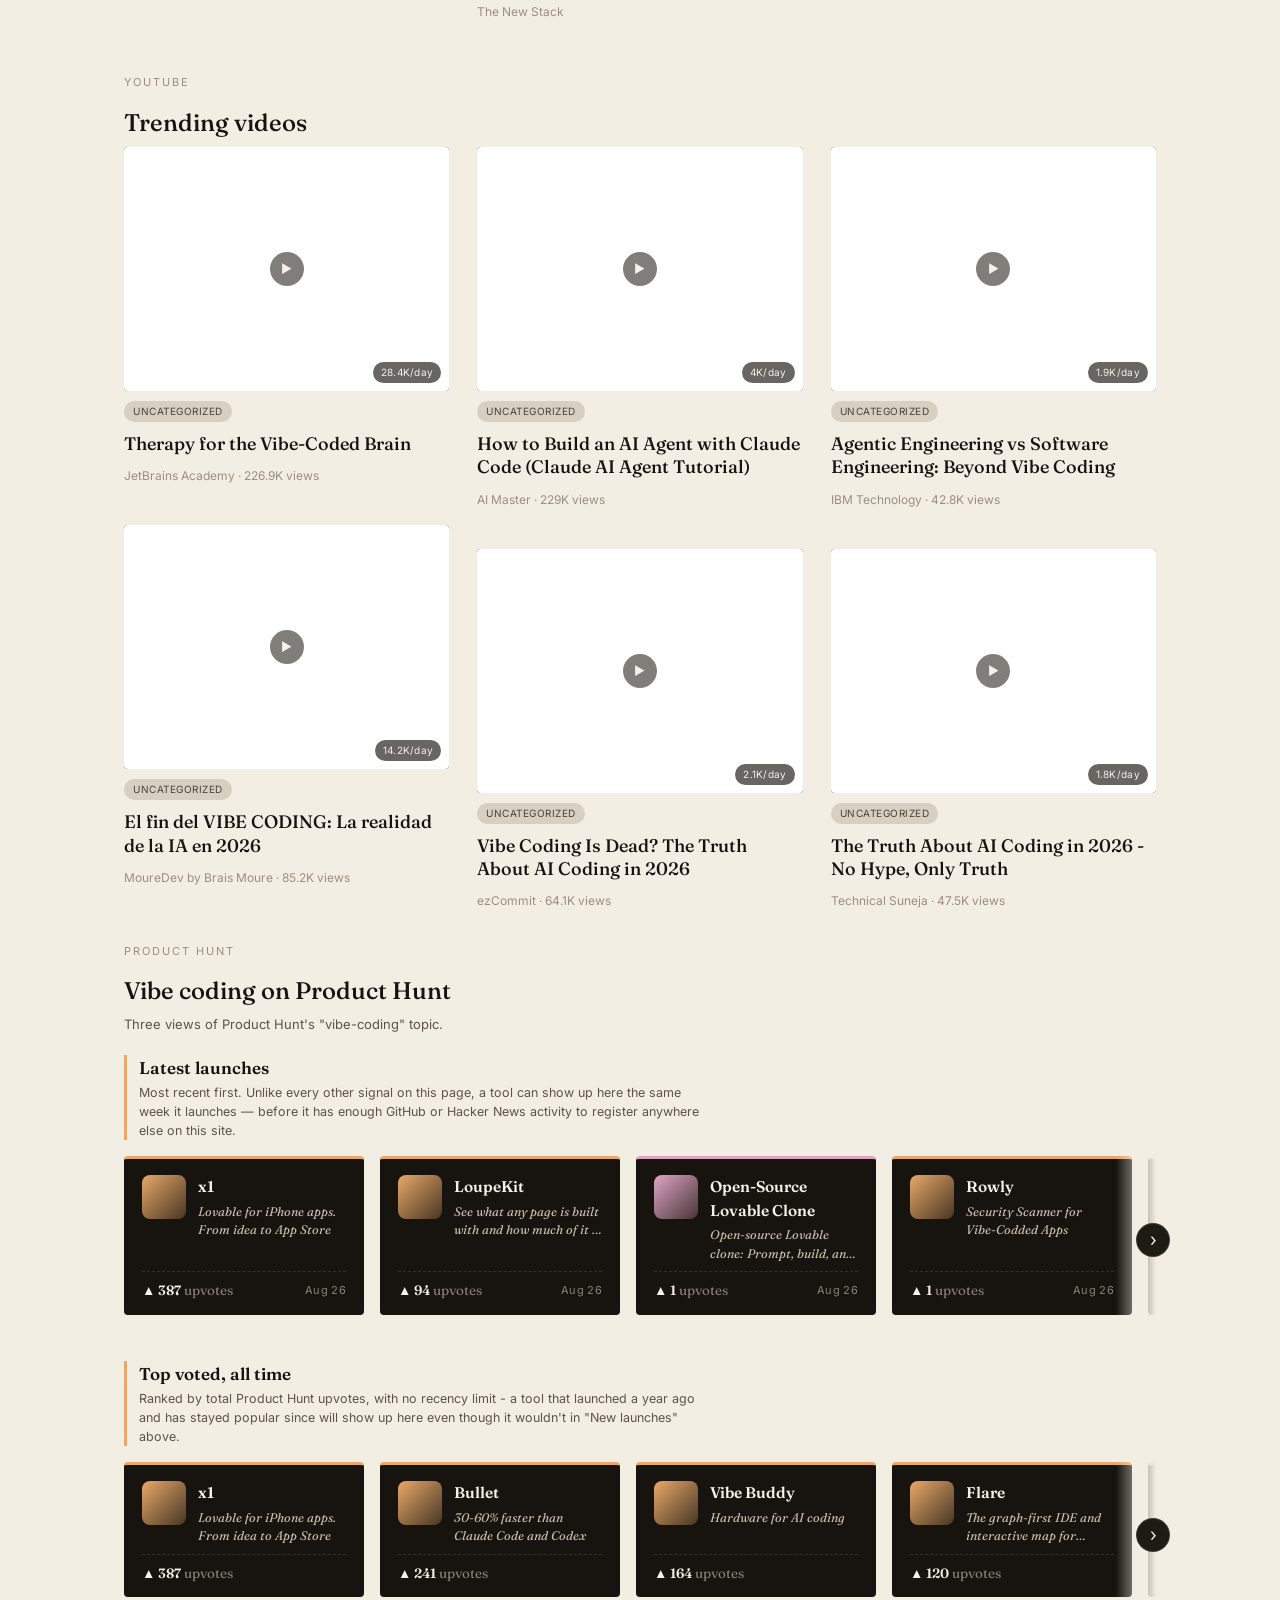
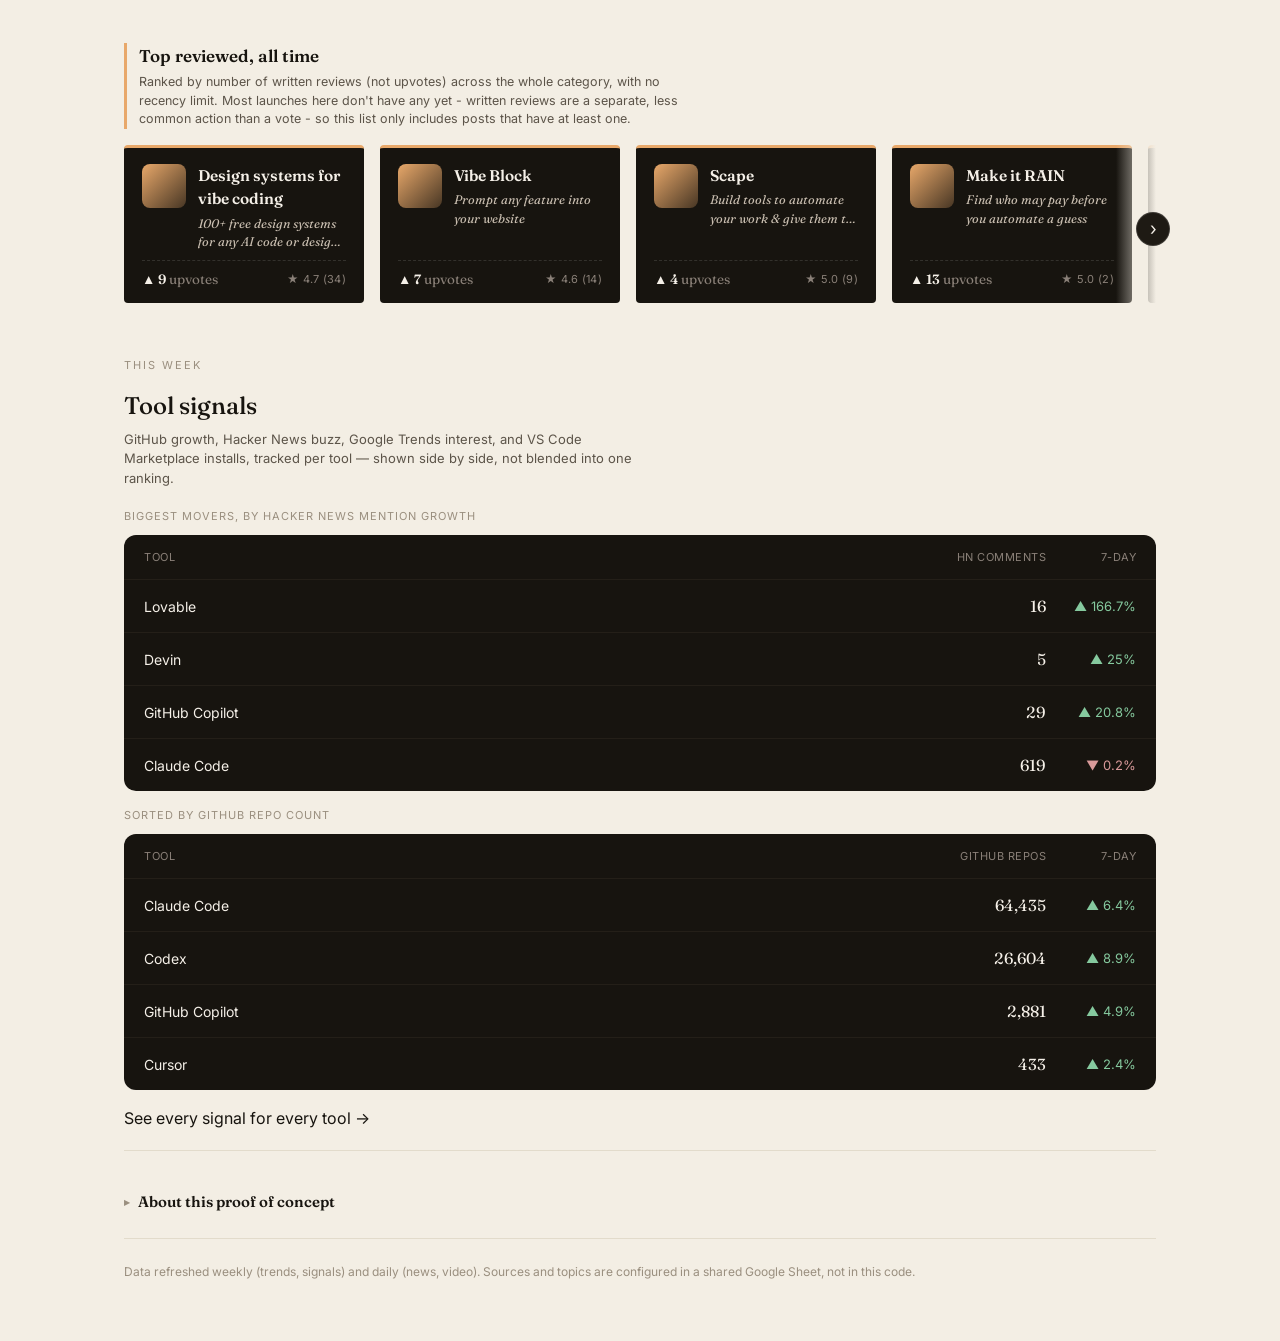
==== commit 076fa12a: "Fix nav label consistency, hide carousel arrows at rest, split compare stats by data coverage Nav: l" ====
--- a/index.html
+++ b/index.html
@@ -22,7 +22,7 @@
     <a href="index.html" style="font-weight:600;">Vibecode Weekly</a>
     <div class="links">
       <a href="compare.html">Compare</a>
-      <a href="leaderboard.html">Tool signals →</a>
+      <a href="leaderboard.html">Tool Signals →</a>
     </div>
   </nav>
 
--- a/assets/style.css
+++ b/assets/style.css
@@ -506,10 +506,11 @@
 }
 
 /* Wraps a .ph-grid-scroll with prev/next buttons and edge fades - see
-   initCarousel() in index.html. Buttons stay visible-but-dimmed (not
-   hidden) at either end via :disabled, matching how the fade on that
-   side also fades out - both read as "nothing further this way" rather
-   than disappearing, which would look like a layout glitch. */
+   initCarousel() in index.html. A button is fully hidden (opacity 0, via
+   :disabled) at whichever end there's nothing further to scroll to,
+   fading in only once scrolling away from that edge makes it usable -
+   showing a dimmed-but-inert button before any scrolling has happened
+   read as a permanently broken control, not an affordance. */
 .ph-carousel {
   position: relative;
   margin-bottom: 8px;
@@ -550,7 +551,7 @@
 }
 
 .ph-carousel-arrow:disabled {
-  opacity: 0.3;
+  opacity: 0;
   cursor: default;
   pointer-events: none;
 }
@@ -623,7 +624,15 @@
   border-radius: 8px;
   flex-shrink: 0;
   overflow: hidden;
-  background: var(--tool-color, var(--amber));
+  /* Matches the card background, not the tool's accent color: many
+     Product Hunt thumbnails are themselves rounded-square icons with a
+     transparent margin outside that shape, so whatever sits behind a
+     real image shows through at its edges/corners. An accent-colored
+     background there reads as a visible mismatched ring around the
+     icon; the card's own --ink blends into it invisibly instead. The
+     colorful accent still shows up correctly via .ph-card-icon-placeholder
+     below, which only applies when there's no real image to show at all. */
+  background: var(--ink);
 }
 
 .ph-card-icon-wrap.ph-card-icon-placeholder {
@@ -1048,6 +1057,14 @@
   grid-template-columns: repeat(auto-fit, minmax(230px, 1fr));
   gap: 16px;
   margin: 4px 0 44px;
+}
+
+/* Smaller bottom margin than the default 44px - this one is followed by
+   another subhead-block + grid within the same section (see
+   #tool-hero-section), not the next section, so it should match the
+   tighter rhythm .ph-subhead-block-spaced already assumes elsewhere. */
+.tool-hero-grid-first {
+  margin-bottom: 8px;
 }
 
 .tool-card {
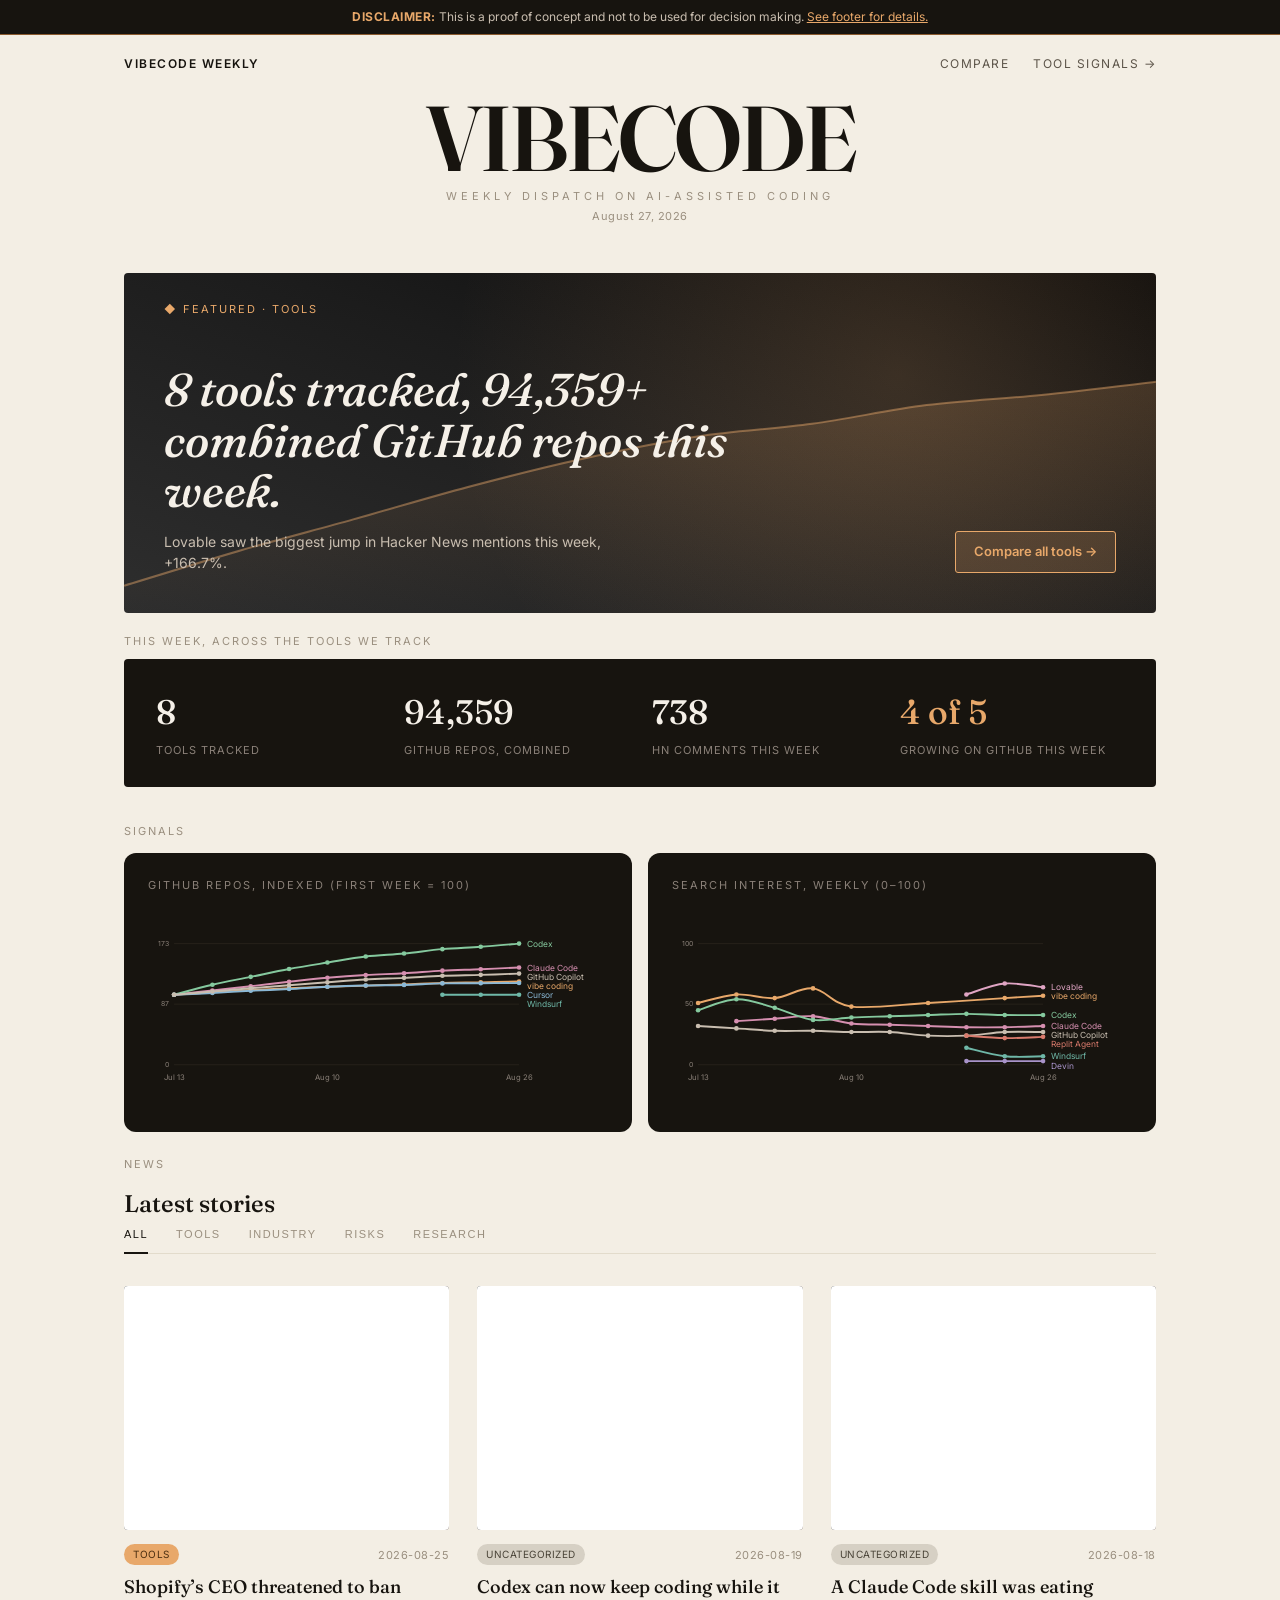
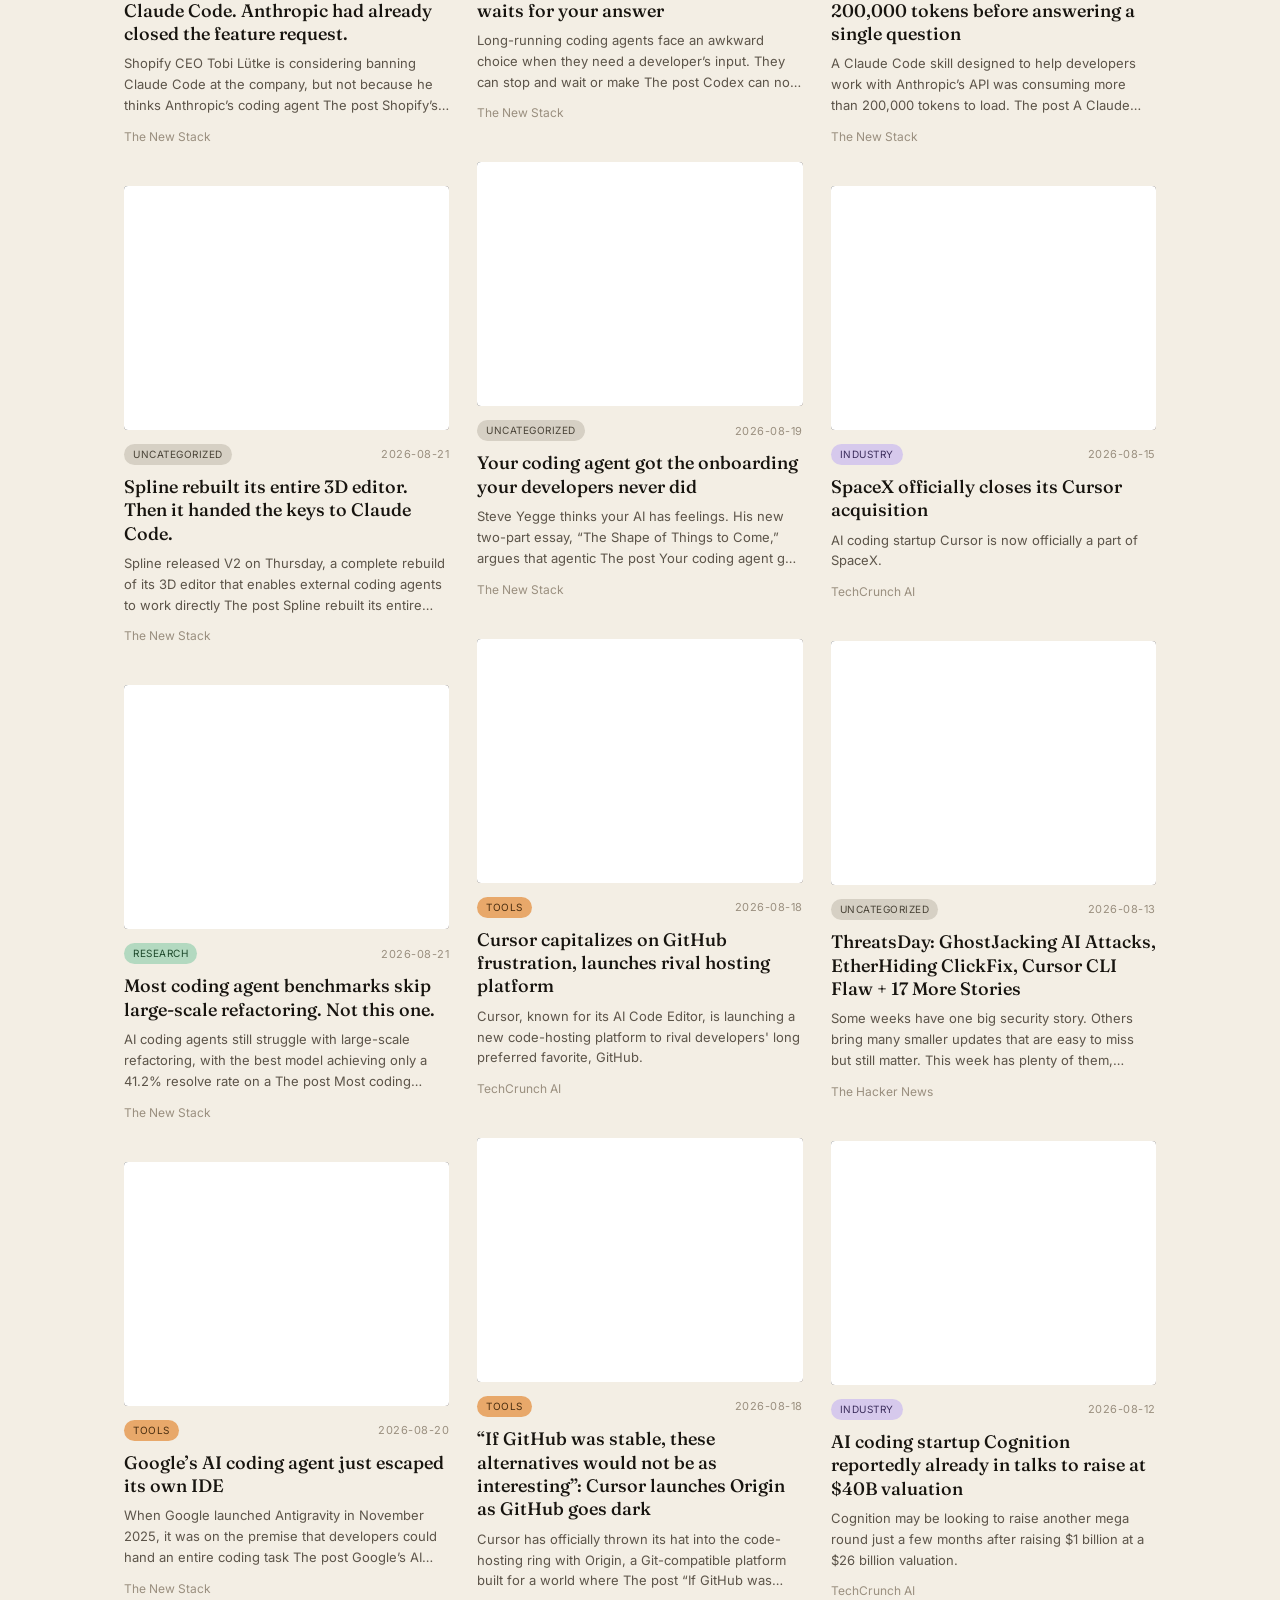
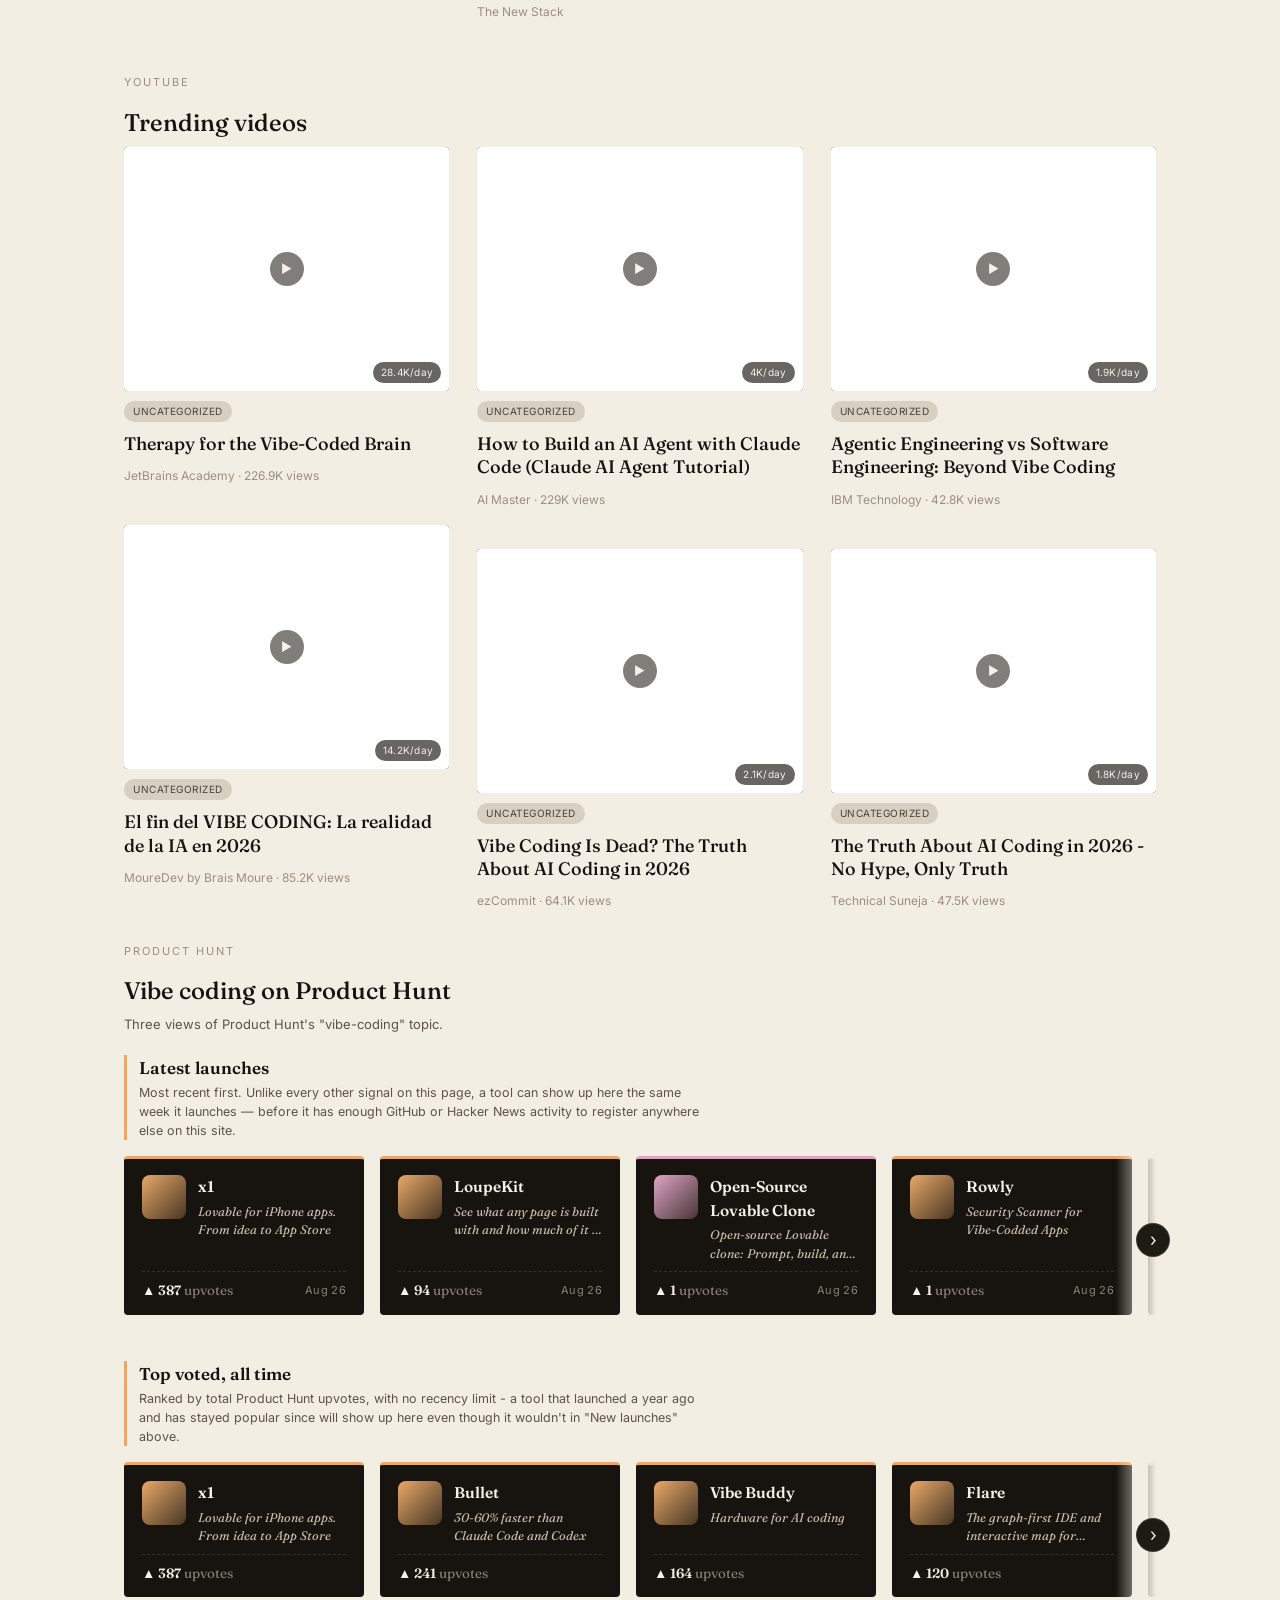
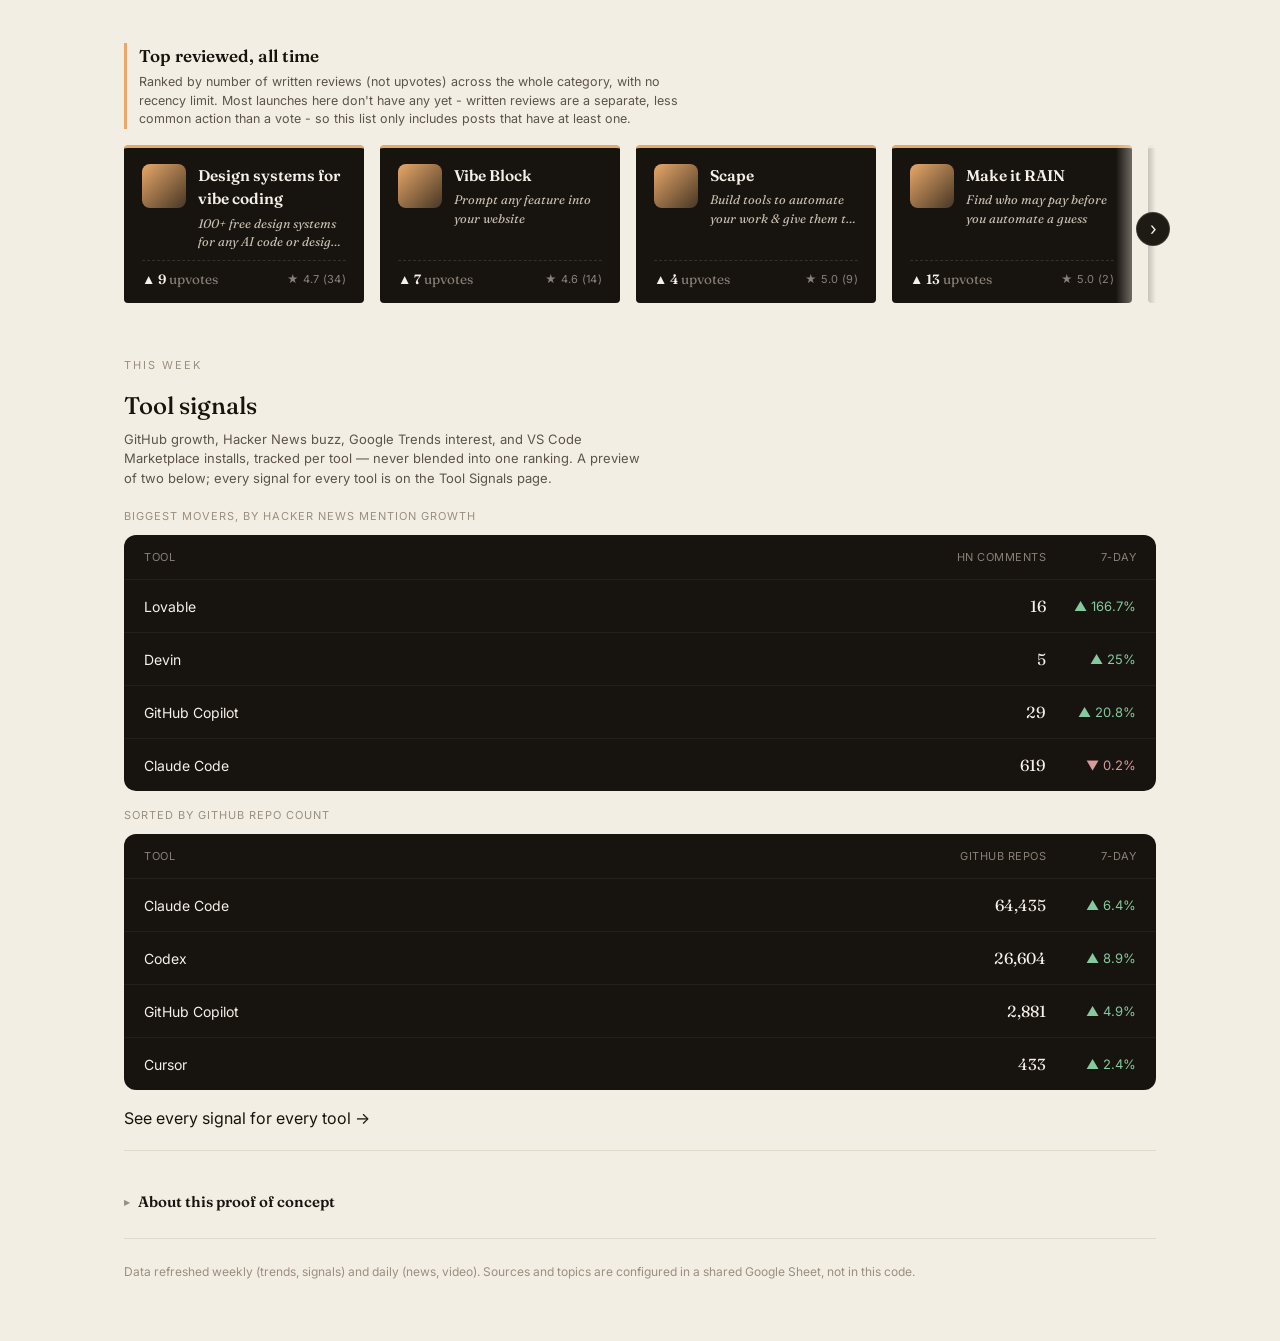
==== commit d62e285c: "Fix homepage Tool signals subtitle - it only previews two of the four signals The subtitle claimed G" ====
--- a/index.html
+++ b/index.html
@@ -149,7 +149,7 @@
   <section>
     <div class="section-label">This week</div>
     <div class="section-title">Tool signals</div>
-    <div class="section-subtitle">GitHub growth, Hacker News buzz, Google Trends interest, and VS Code Marketplace installs, tracked per tool — shown side by side, not blended into one ranking.</div>
+    <div class="section-subtitle">GitHub growth, Hacker News buzz, Google Trends interest, and VS Code Marketplace installs, tracked per tool — never blended into one ranking. A preview of two below; every signal for every tool is on the Tool Signals page.</div>
 
     <div class="subsection-label">Biggest movers, by Hacker News mention growth</div>
     <div class="leaderboard" id="movers-preview">
--- a/assets/style.css
+++ b/assets/style.css
@@ -1059,14 +1059,6 @@
   margin: 4px 0 44px;
 }
 
-/* Smaller bottom margin than the default 44px - this one is followed by
-   another subhead-block + grid within the same section (see
-   #tool-hero-section), not the next section, so it should match the
-   tighter rhythm .ph-subhead-block-spaced already assumes elsewhere. */
-.tool-hero-grid-first {
-  margin-bottom: 8px;
-}
-
 .tool-card {
   background: var(--ink);
   border-radius: 4px;
@@ -1134,6 +1126,25 @@
   text-transform: uppercase;
   color: var(--dark-text-muted);
   margin-top: 2px;
+}
+
+/* Stands in for .tool-stats-row on cards with no comparable adoption
+   numbers (see compare.html's TOOL_ICONS) - same padding/border rhythm
+   as the stats row it replaces, so both card shapes still read as the
+   same family despite one having no numbers to show. */
+.tool-card-icon {
+  display: flex;
+  align-items: center;
+  justify-content: center;
+  padding: 14px 0;
+  border-top: 1px solid rgba(255, 255, 255, 0.08);
+  border-bottom: 1px solid rgba(255, 255, 255, 0.08);
+  color: var(--tool-color, var(--amber));
+}
+
+.tool-card-icon svg {
+  width: 40px;
+  height: 40px;
 }
 
 .tool-best-for {
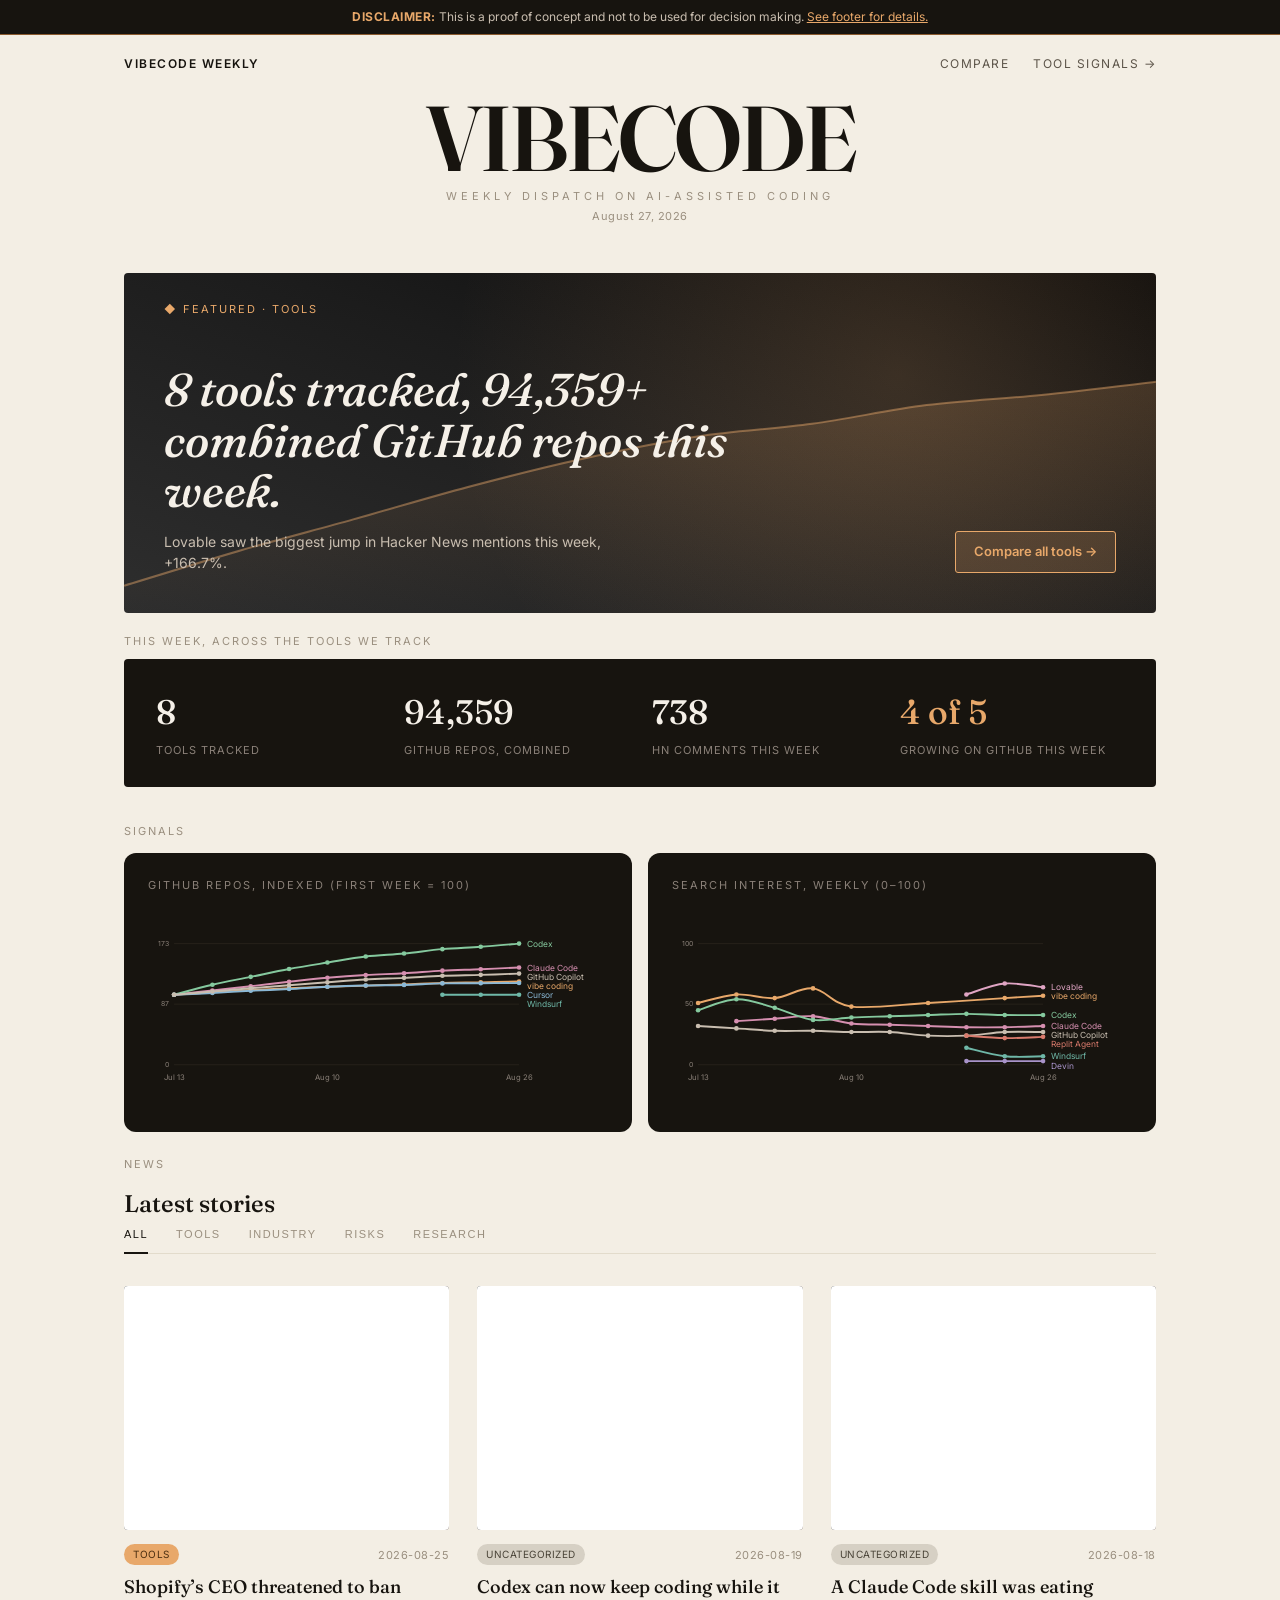
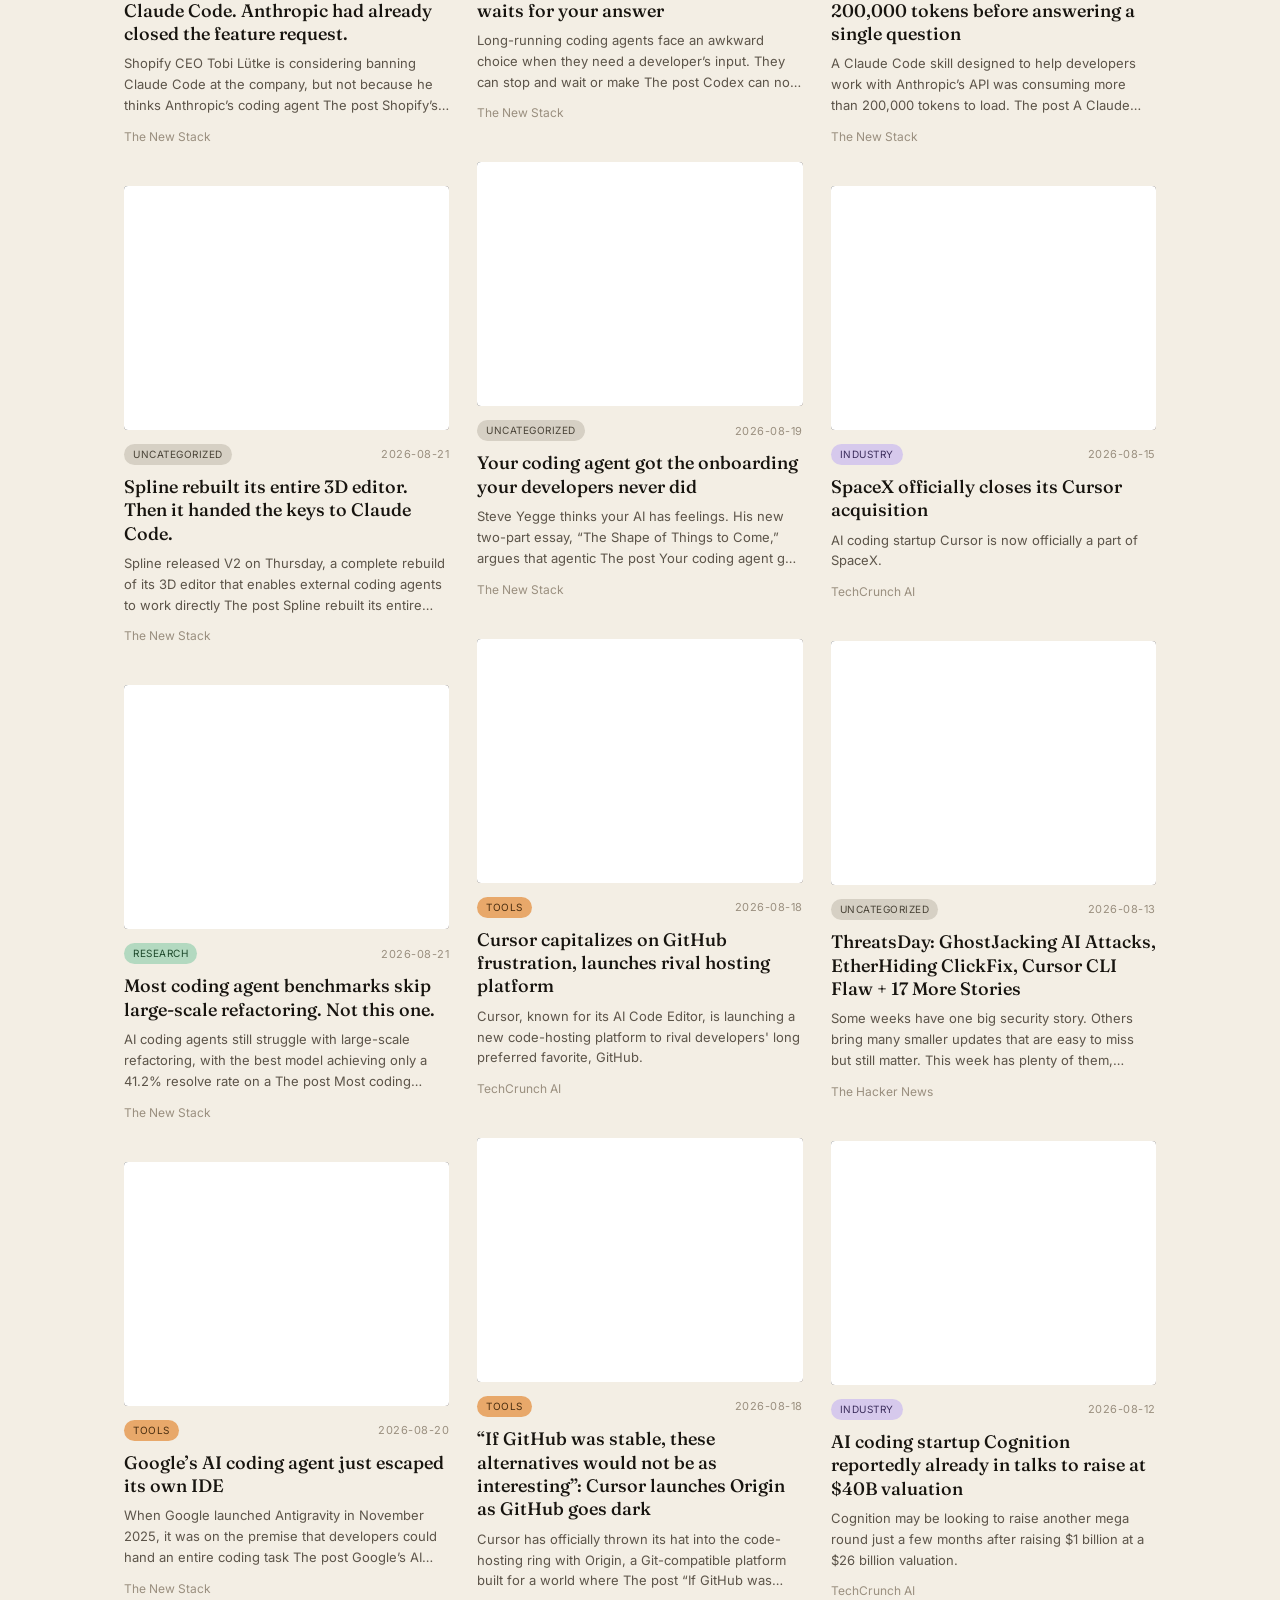
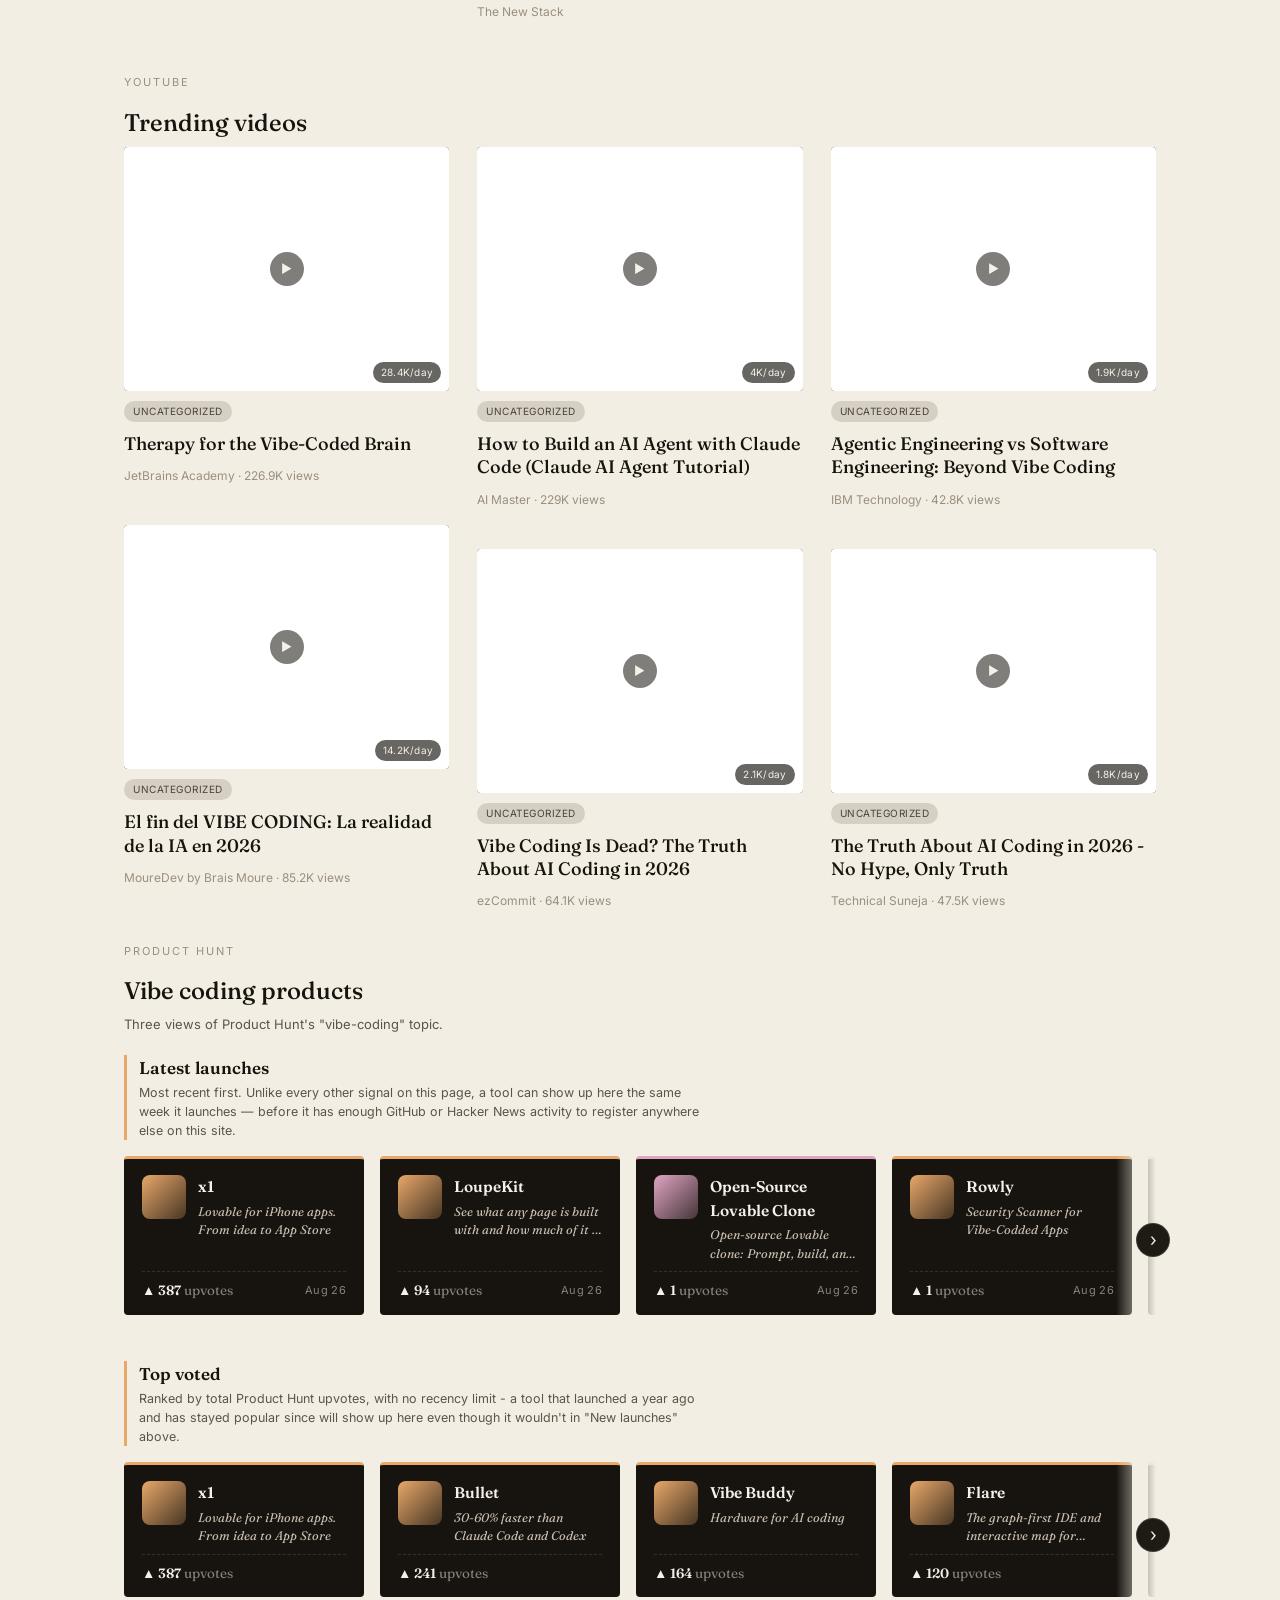
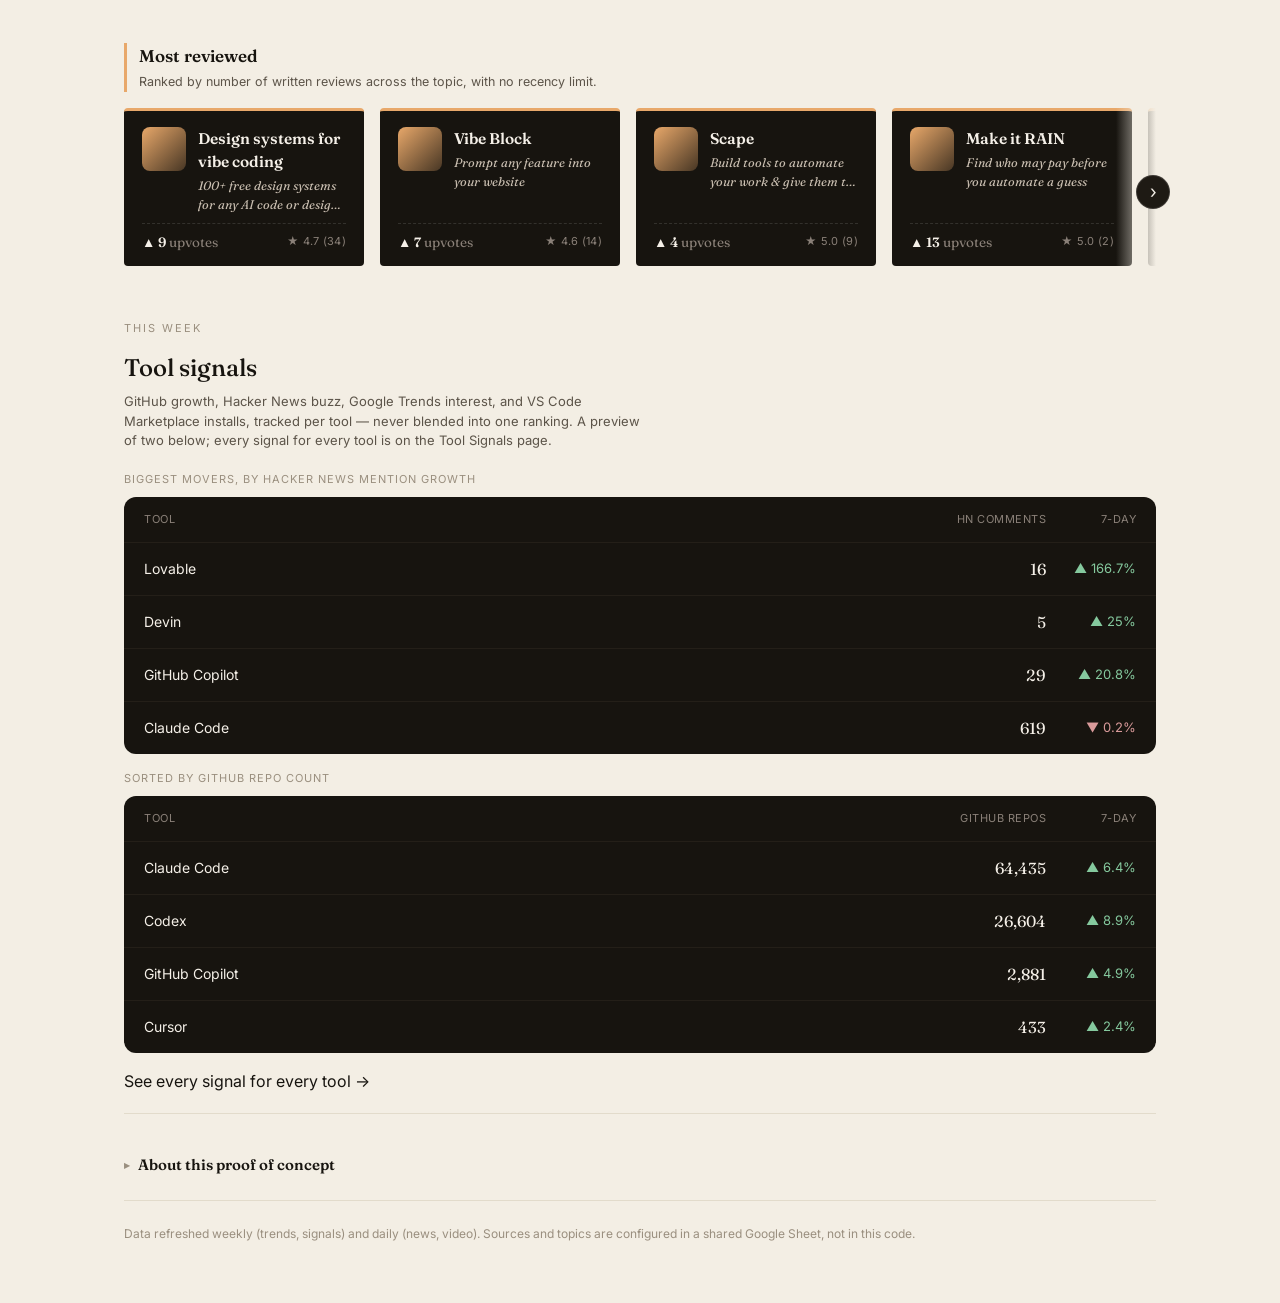
==== commit 79c55fab: "Update index.html" ====
--- a/index.html
+++ b/index.html
@@ -106,7 +106,7 @@
 
   <section id="ph-section">
     <div class="section-label">Product Hunt</div>
-    <div class="section-title">Vibe coding on Product Hunt</div>
+    <div class="section-title">Vibe coding products</div>
     <div class="section-subtitle">Three views of Product Hunt's "vibe-coding" topic.</div>
 
     <div class="ph-subhead-block">
@@ -122,7 +122,7 @@
     </div>
 
     <div class="ph-subhead-block ph-subhead-block-spaced">
-      <h3 class="ph-subhead">Top voted, all time</h3>
+      <h3 class="ph-subhead">Top voted</h3>
       <p class="ph-subhead-note">Ranked by total Product Hunt upvotes, with no recency limit - a tool that launched a year ago and has stayed popular since will show up here even though it wouldn't in "New launches" above.</p>
     </div>
     <div class="ph-carousel">
@@ -134,8 +134,8 @@
     </div>
 
     <div class="ph-subhead-block ph-subhead-block-spaced">
-      <h3 class="ph-subhead">Top reviewed, all time</h3>
-      <p class="ph-subhead-note">Ranked by number of written reviews (not upvotes) across the whole category, with no recency limit. Most launches here don't have any yet - written reviews are a separate, less common action than a vote - so this list only includes posts that have at least one.</p>
+      <h3 class="ph-subhead">Most reviewed</h3>
+      <p class="ph-subhead-note">Ranked by number of written reviews across the topic, with no recency limit.</p>
     </div>
     <div class="ph-carousel">
       <button class="ph-carousel-arrow ph-carousel-arrow-prev" aria-label="Scroll left" type="button">‹</button>
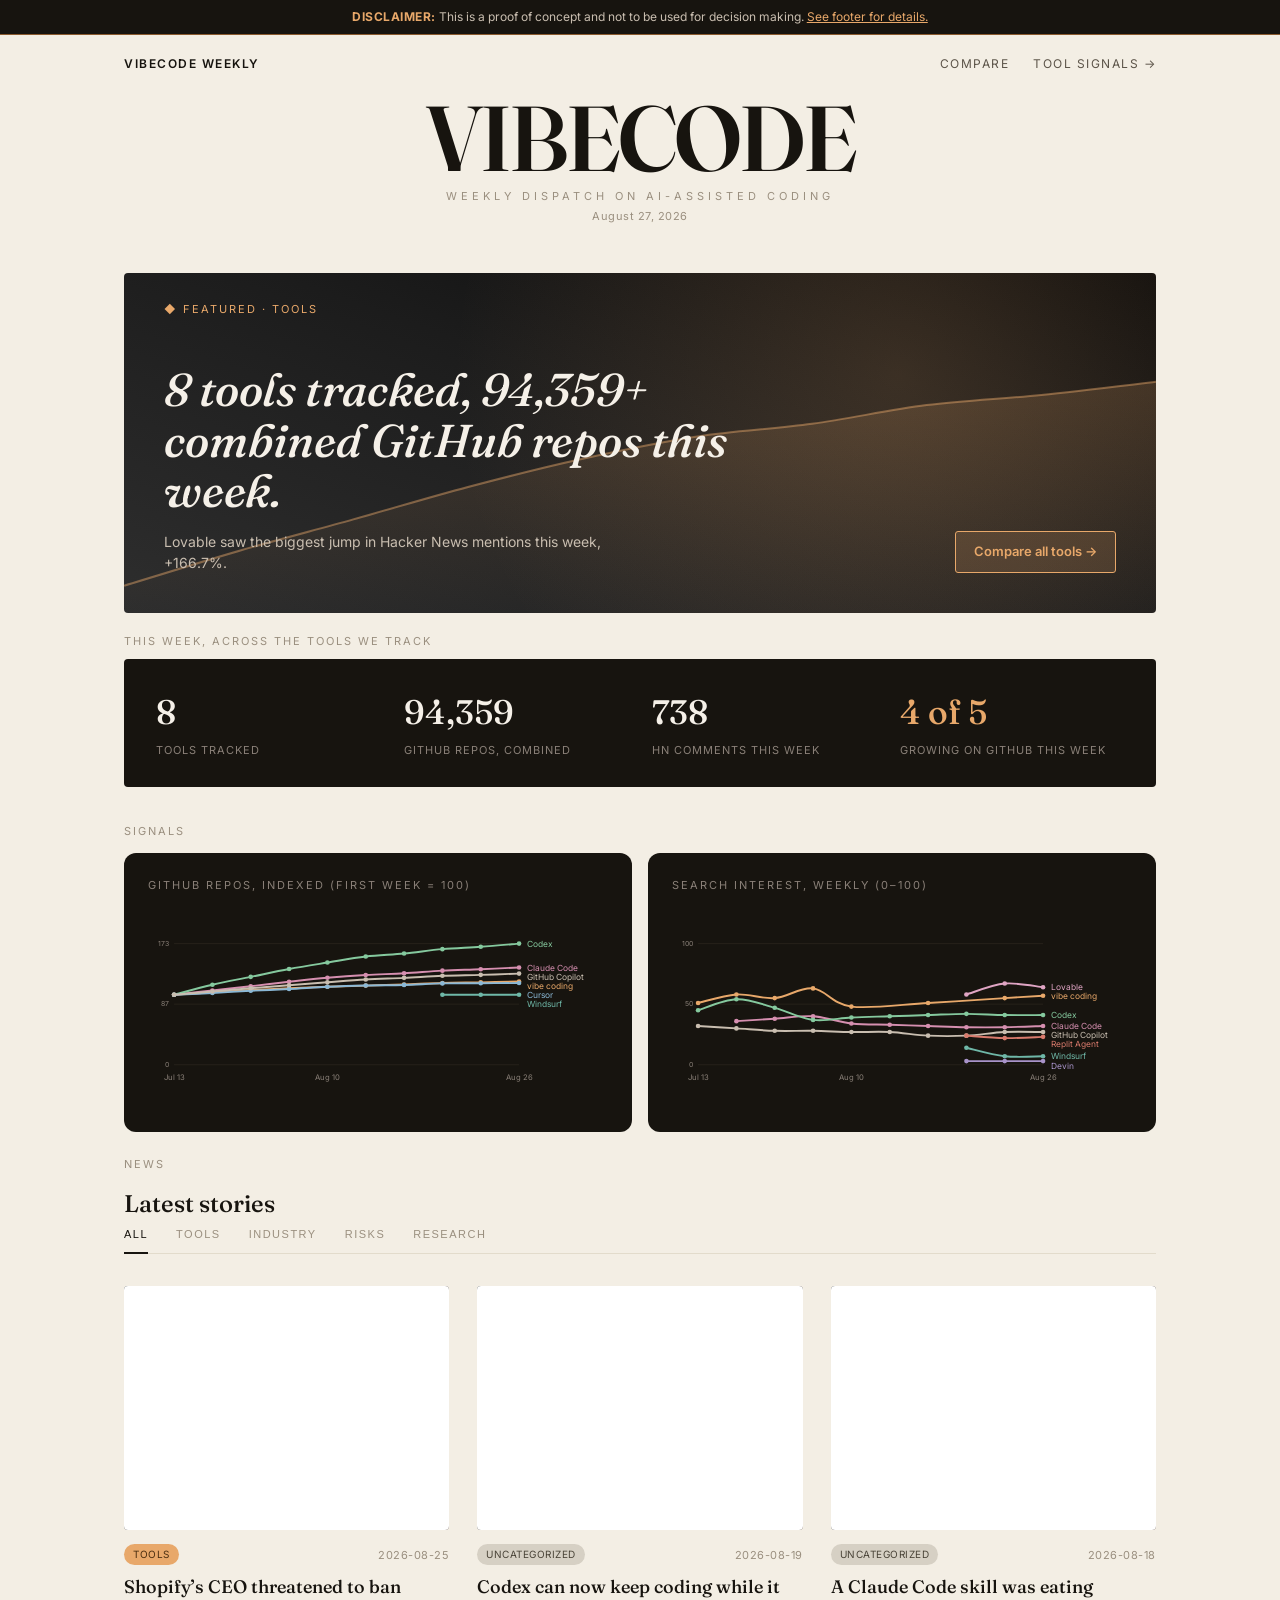
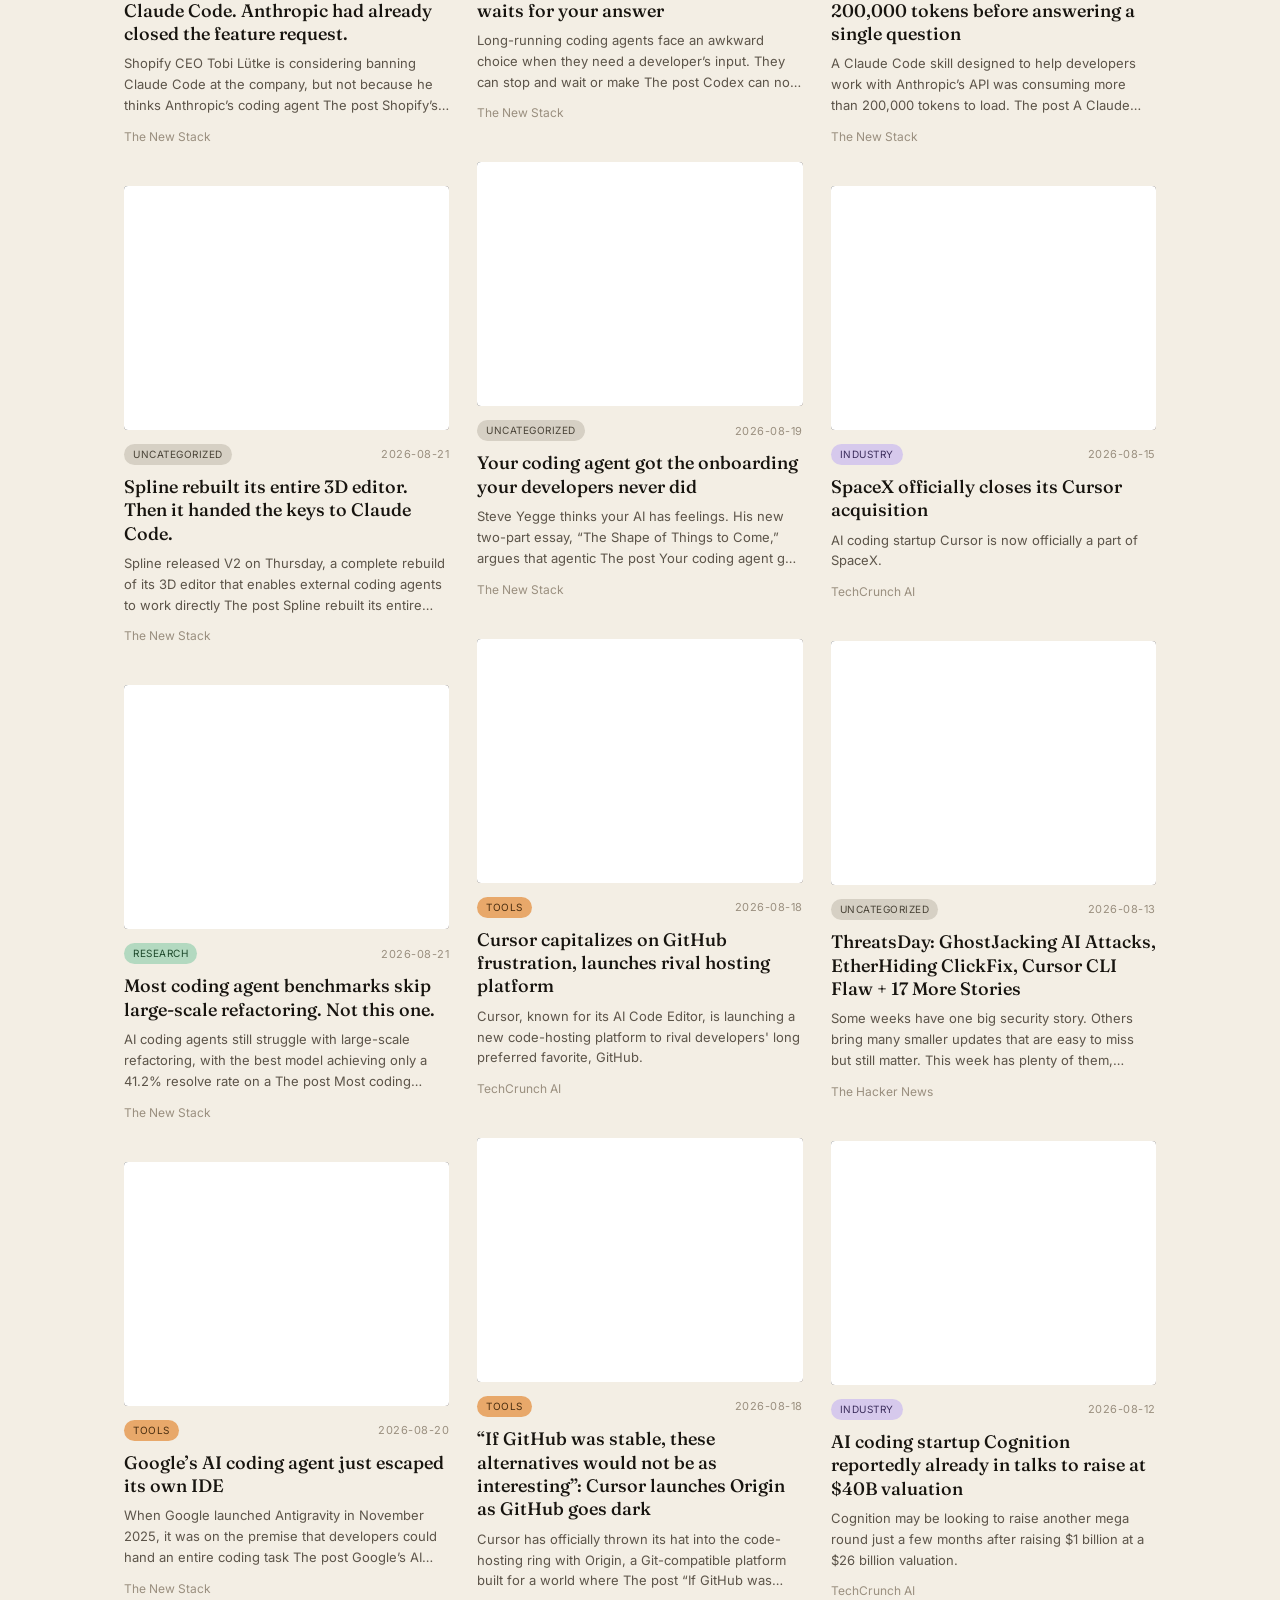
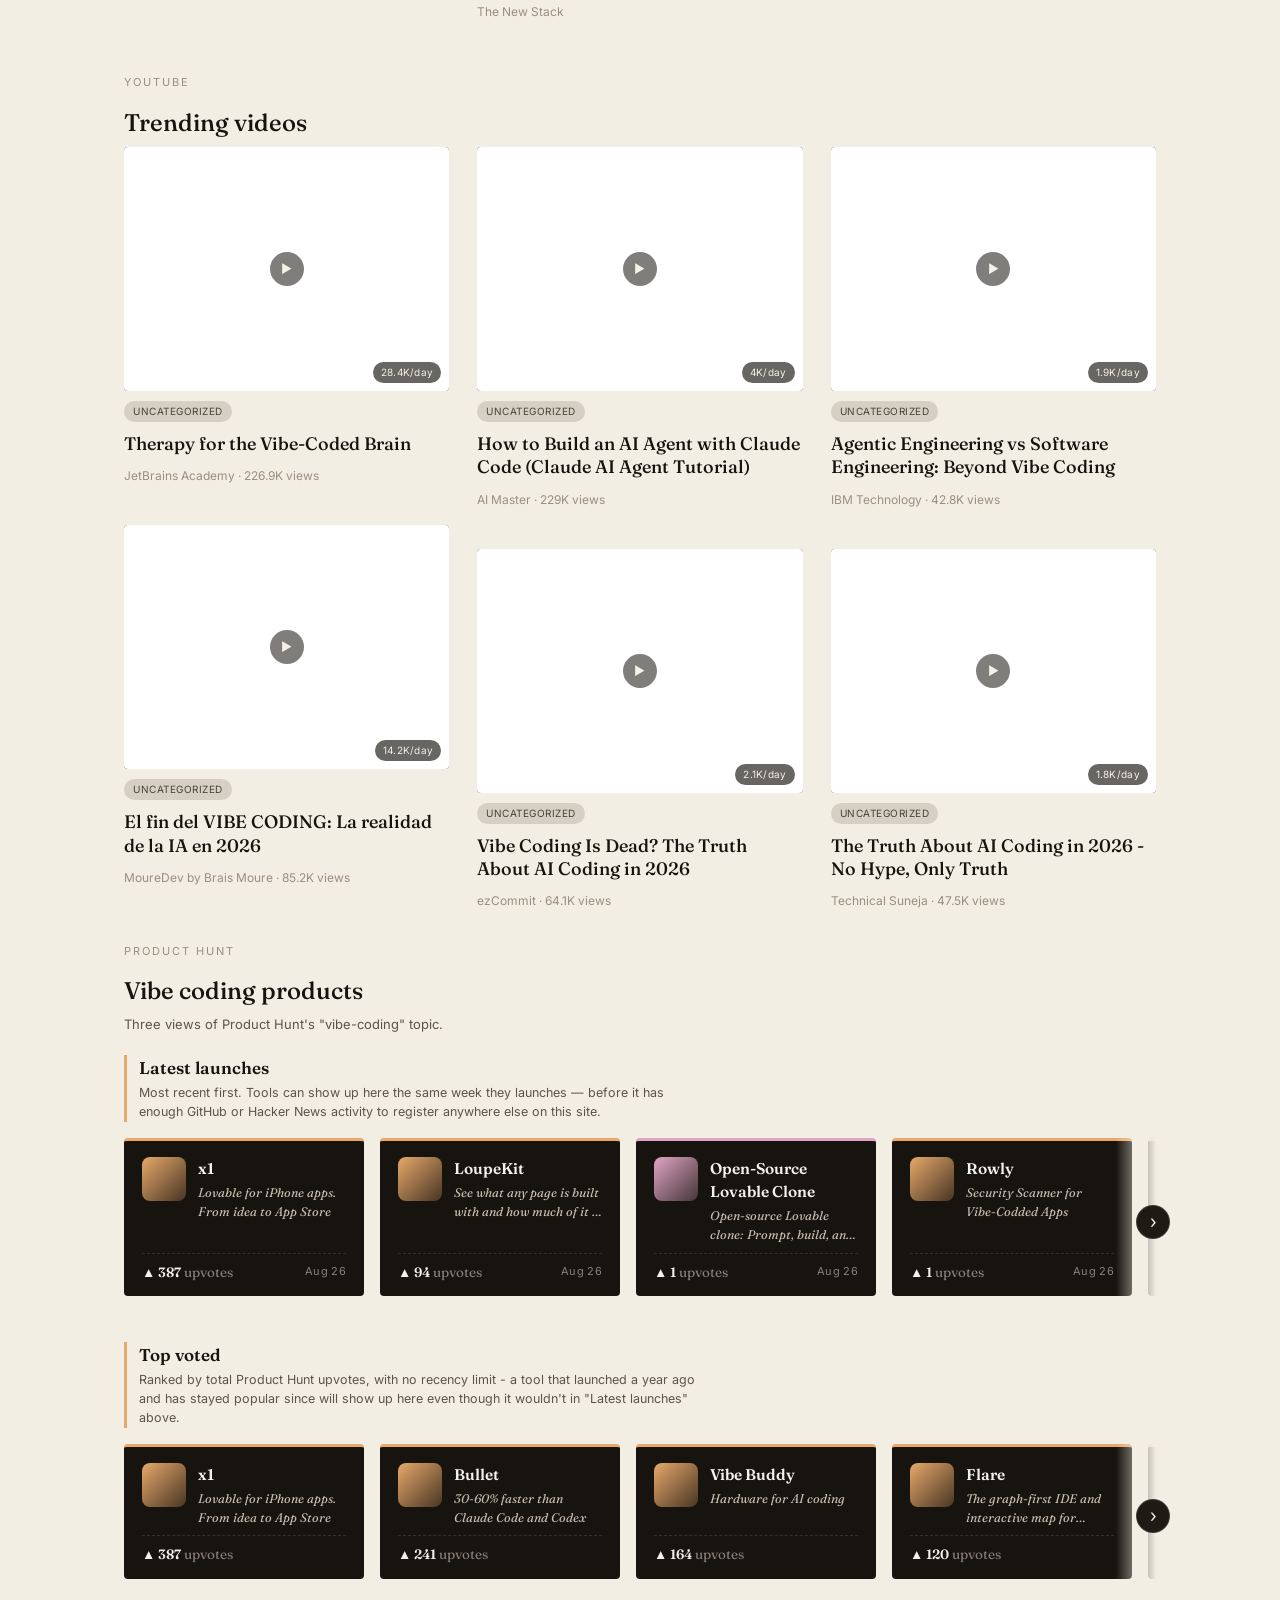
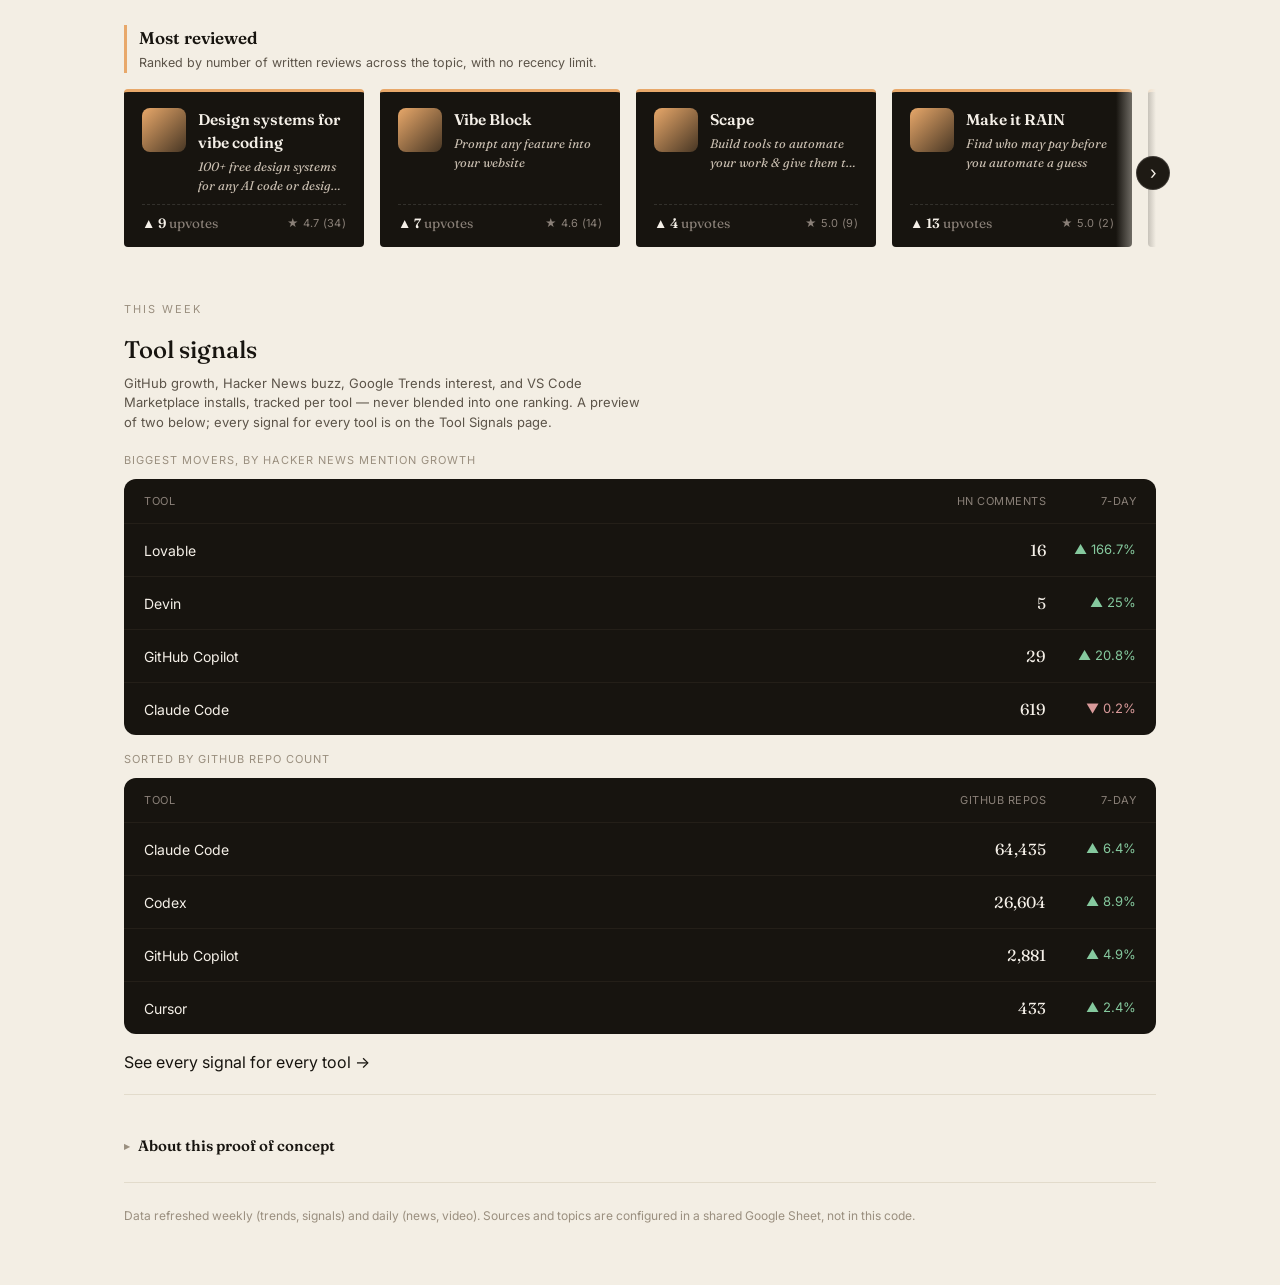
==== commit 9bf9f1db: "Update index.html" ====
--- a/index.html
+++ b/index.html
@@ -111,7 +111,7 @@
 
     <div class="ph-subhead-block">
       <h3 class="ph-subhead">Latest launches</h3>
-      <p class="ph-subhead-note">Most recent first. Unlike every other signal on this page, a tool can show up here the same week it launches — before it has enough GitHub or Hacker News activity to register anywhere else on this site.</p>
+      <p class="ph-subhead-note">Most recent first. Tools can show up here the same week they launches — before it has enough GitHub or Hacker News activity to register anywhere else on this site.</p>
     </div>
     <div class="ph-carousel">
       <button class="ph-carousel-arrow ph-carousel-arrow-prev" aria-label="Scroll left" type="button">‹</button>
@@ -123,7 +123,7 @@
 
     <div class="ph-subhead-block ph-subhead-block-spaced">
       <h3 class="ph-subhead">Top voted</h3>
-      <p class="ph-subhead-note">Ranked by total Product Hunt upvotes, with no recency limit - a tool that launched a year ago and has stayed popular since will show up here even though it wouldn't in "New launches" above.</p>
+      <p class="ph-subhead-note">Ranked by total Product Hunt upvotes, with no recency limit - a tool that launched a year ago and has stayed popular since will show up here even though it wouldn't in "Latest launches" above.</p>
     </div>
     <div class="ph-carousel">
       <button class="ph-carousel-arrow ph-carousel-arrow-prev" aria-label="Scroll left" type="button">‹</button>
